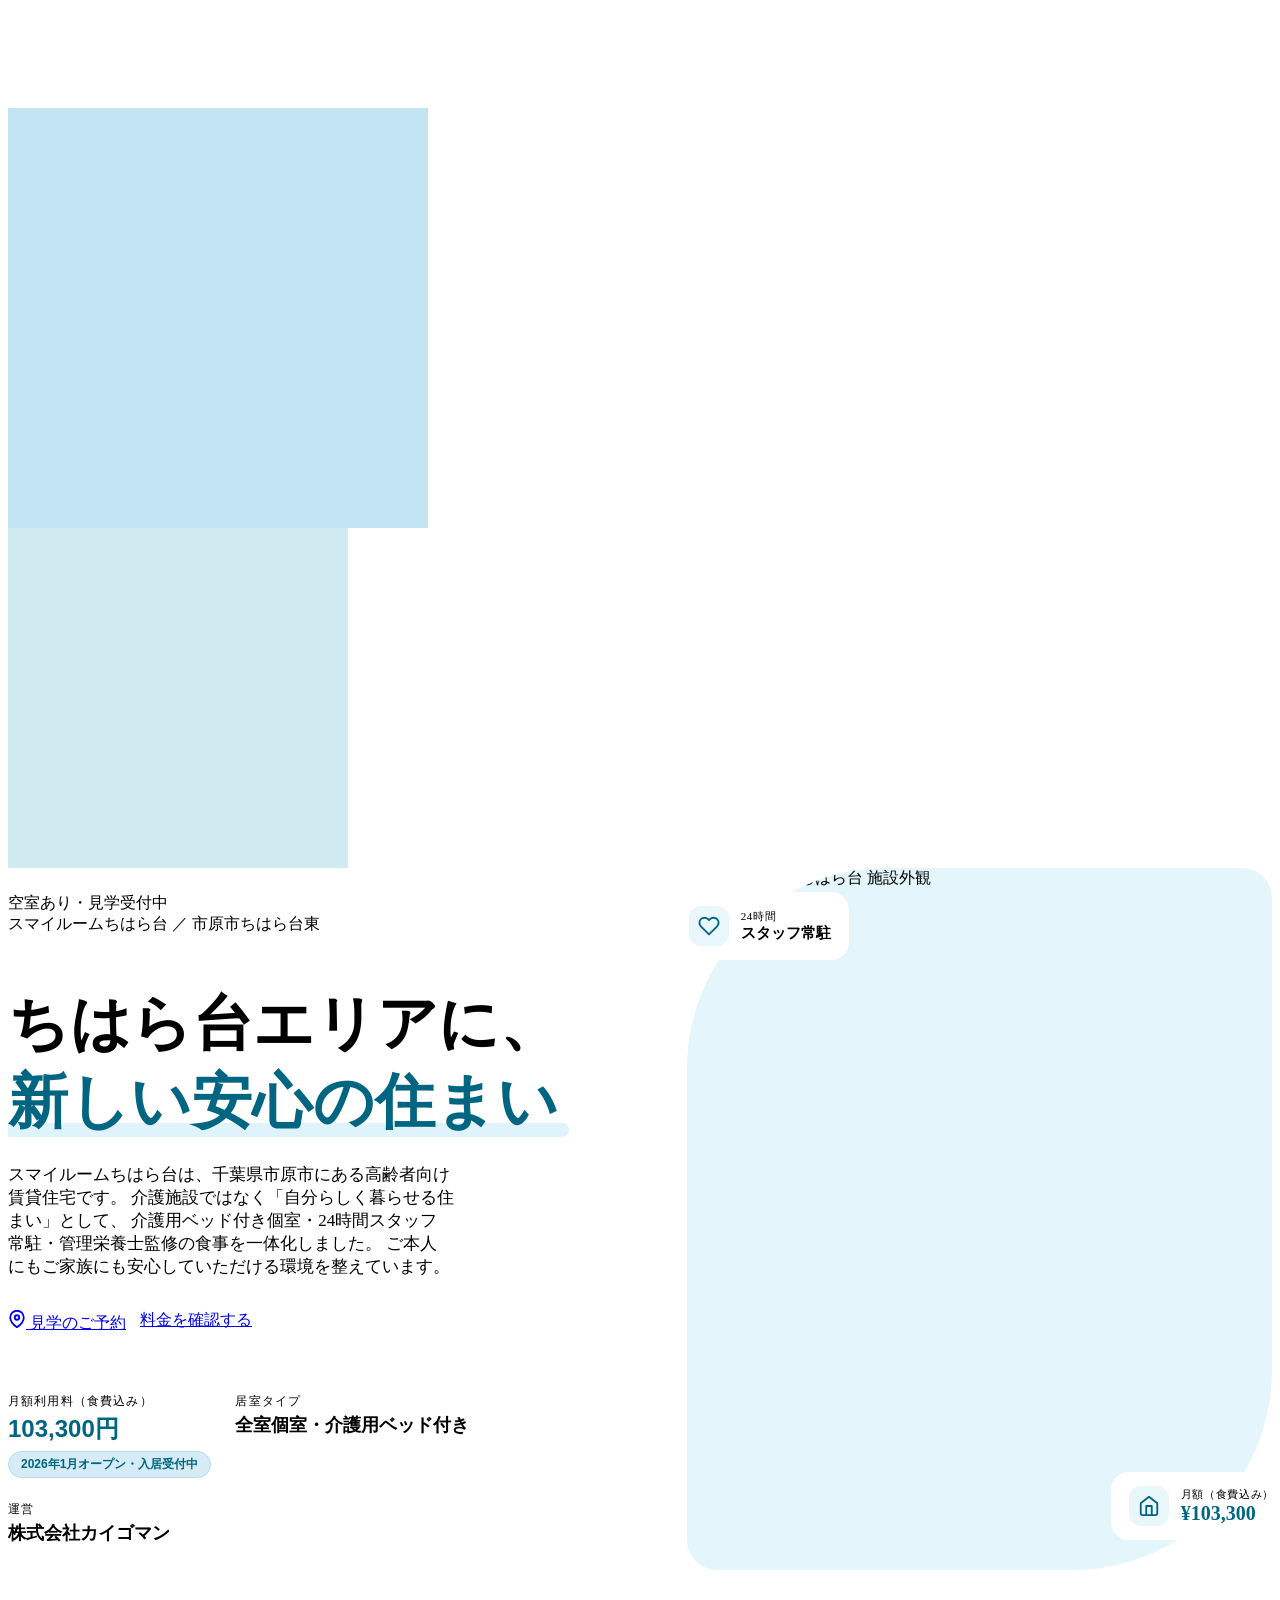
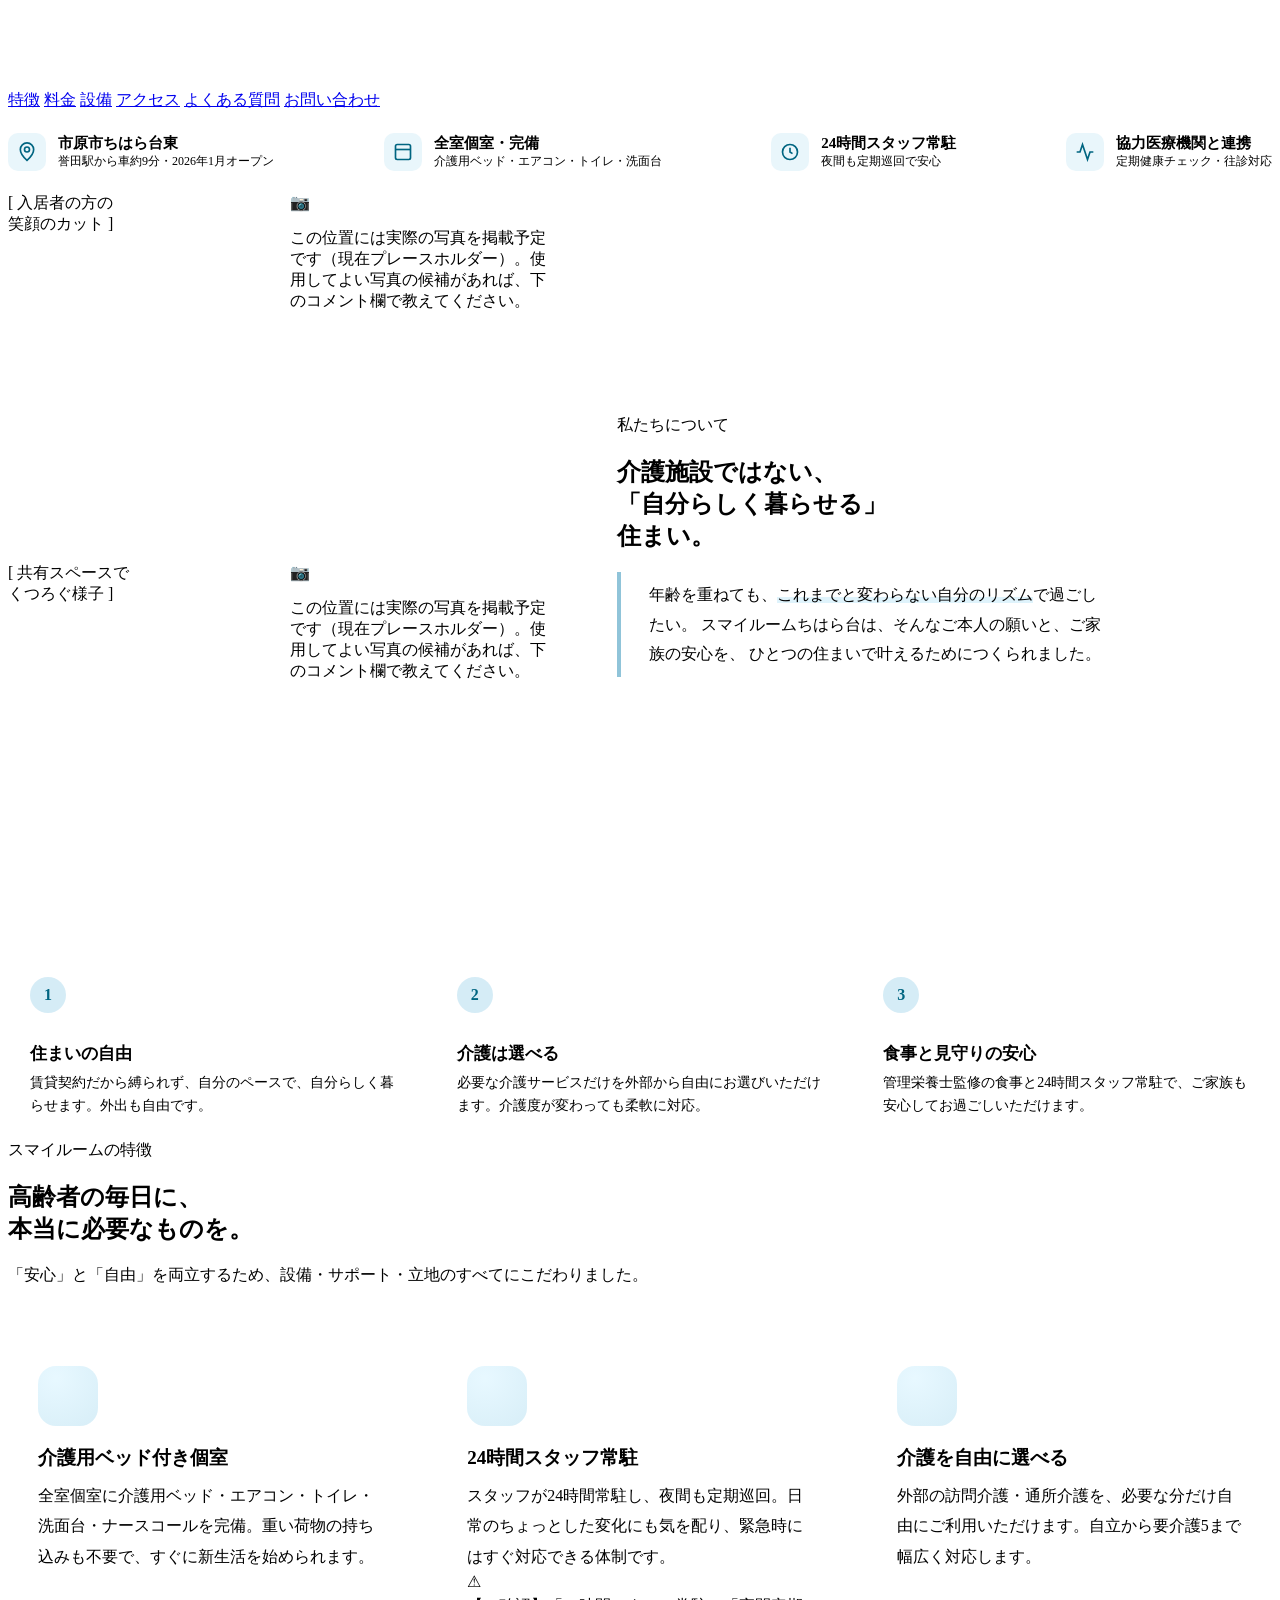
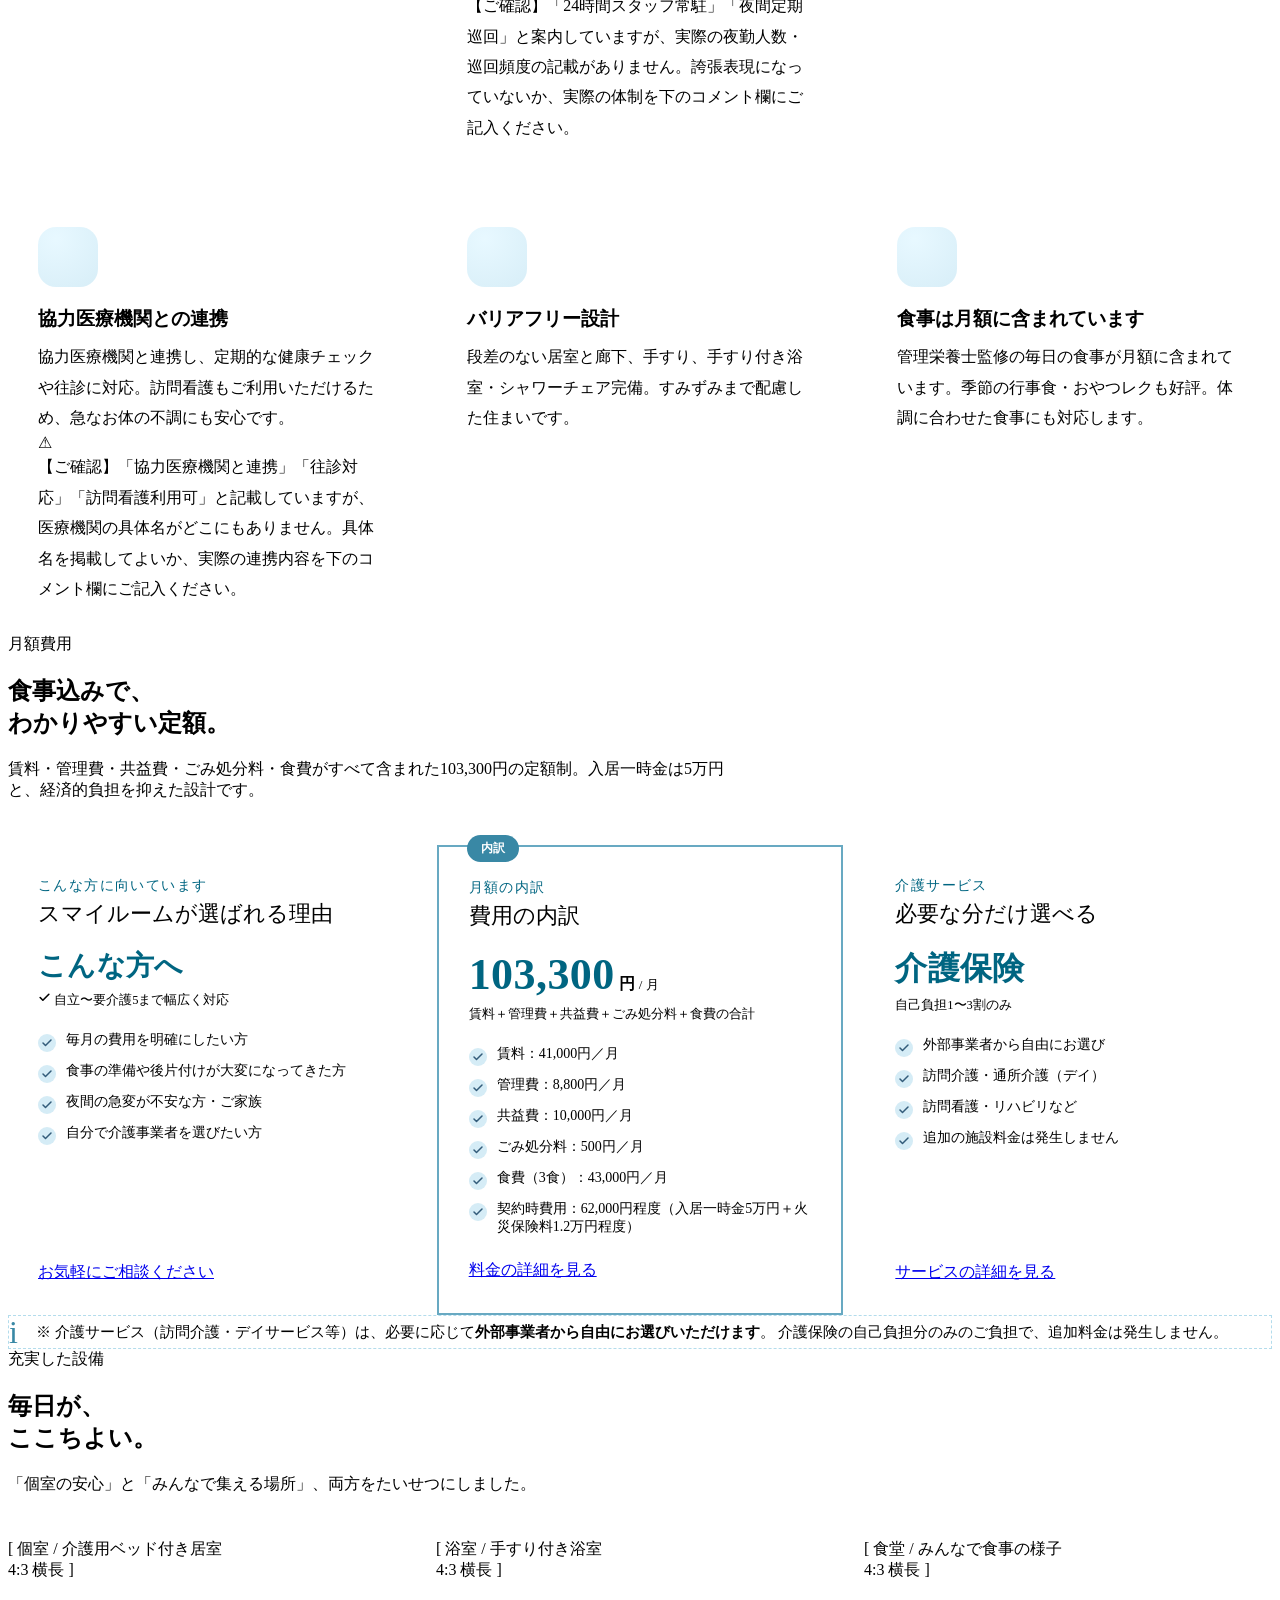
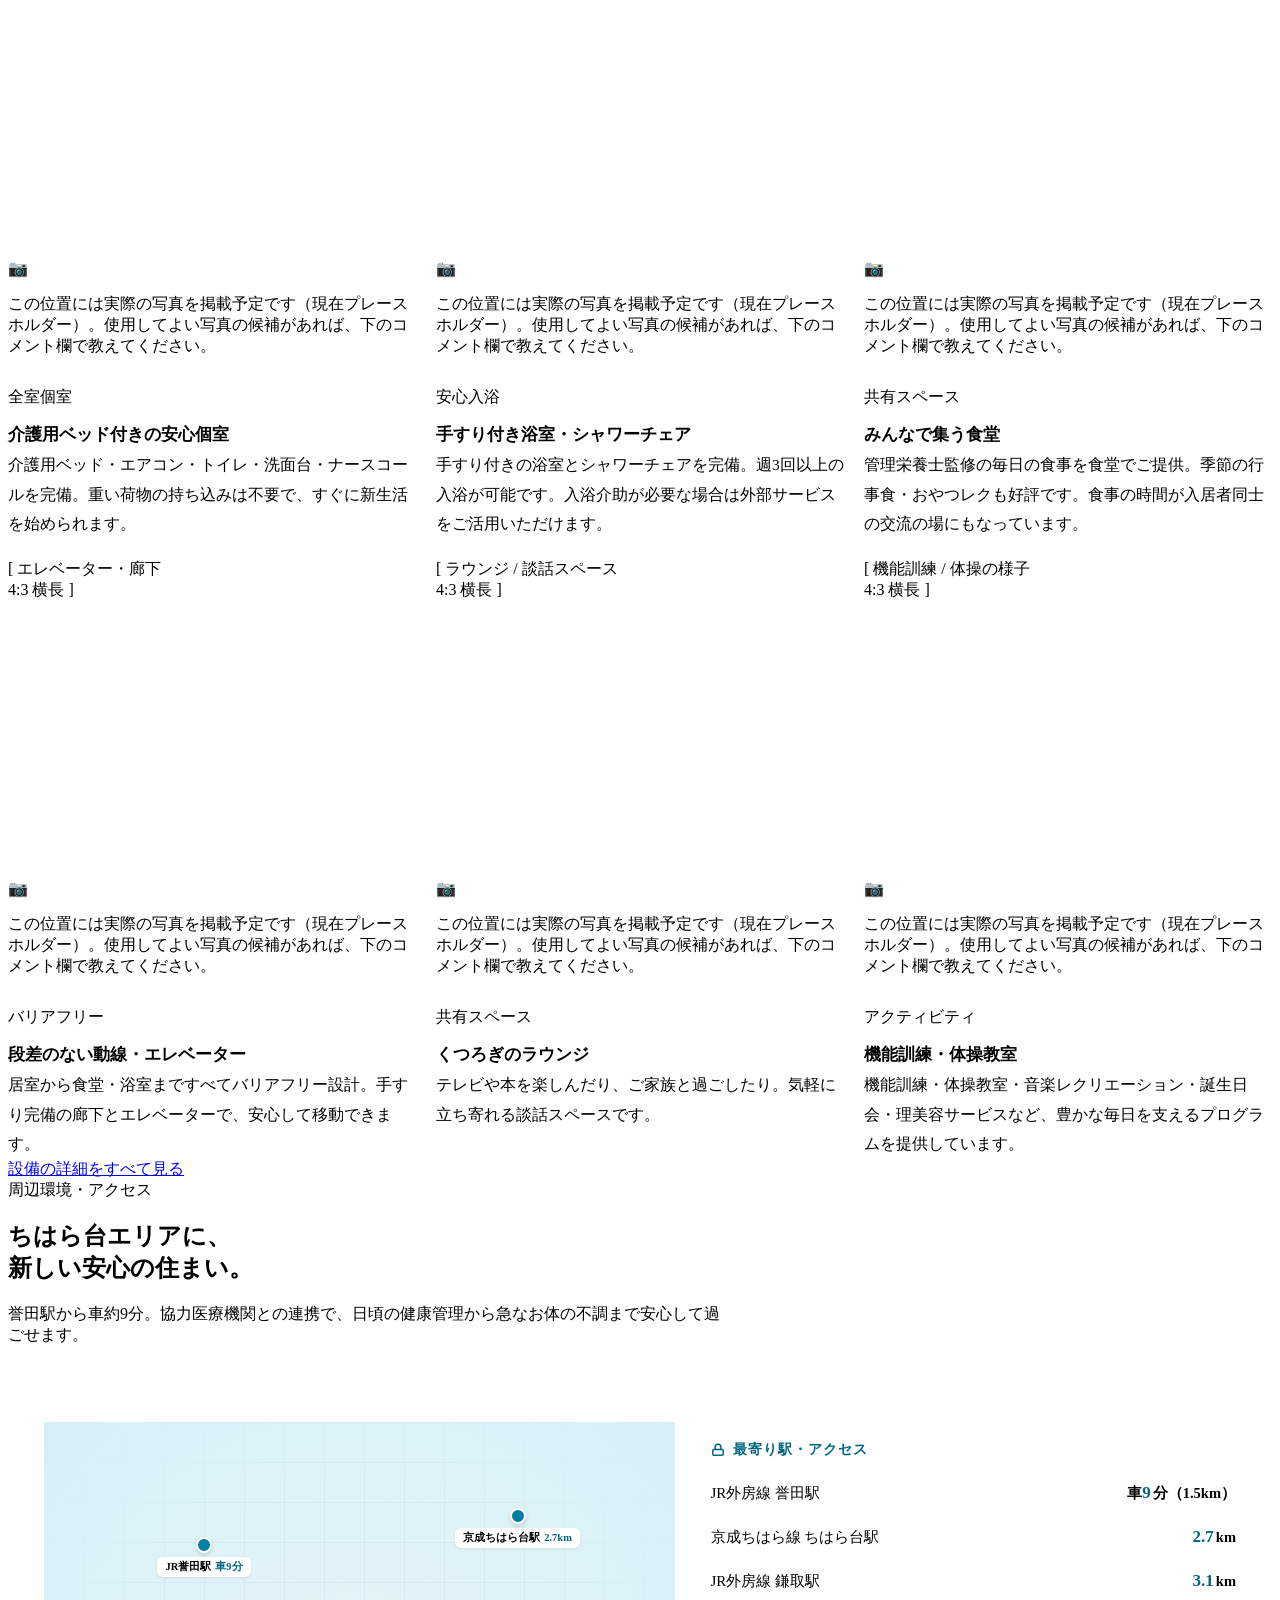
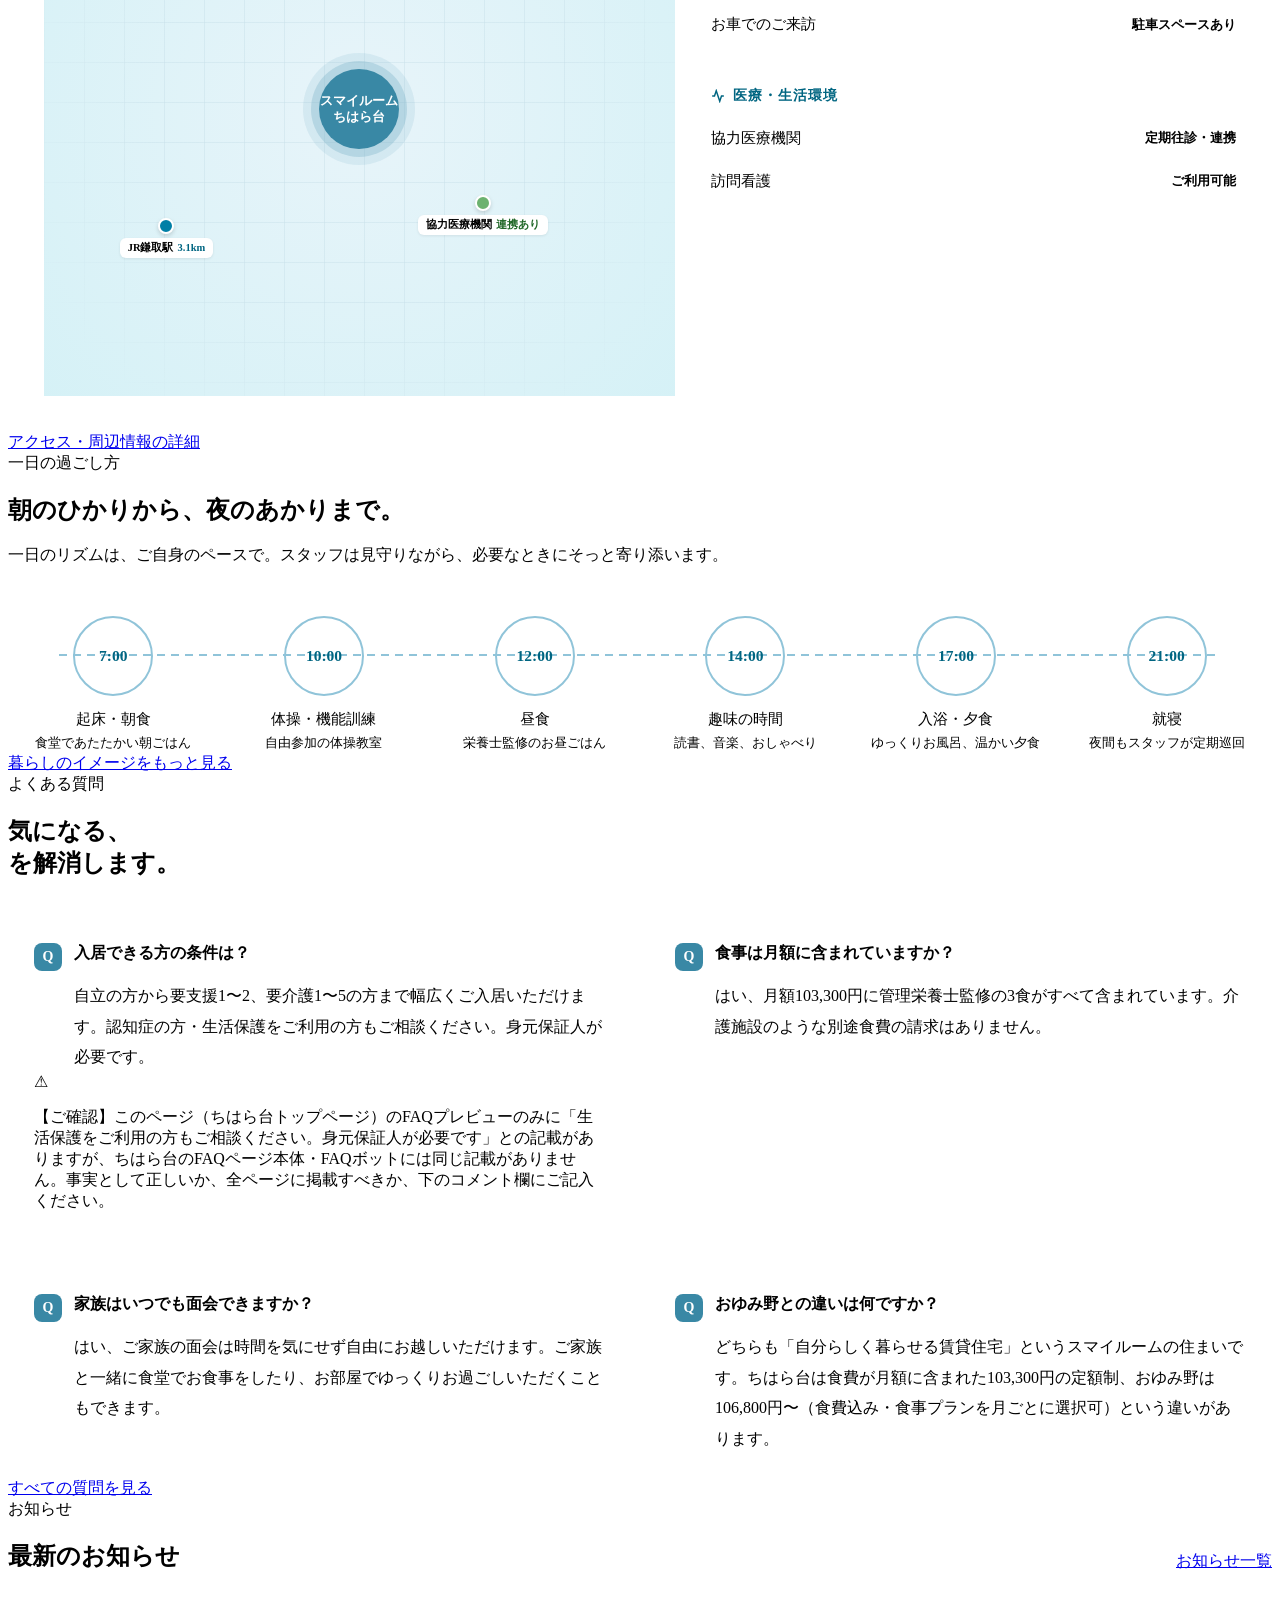
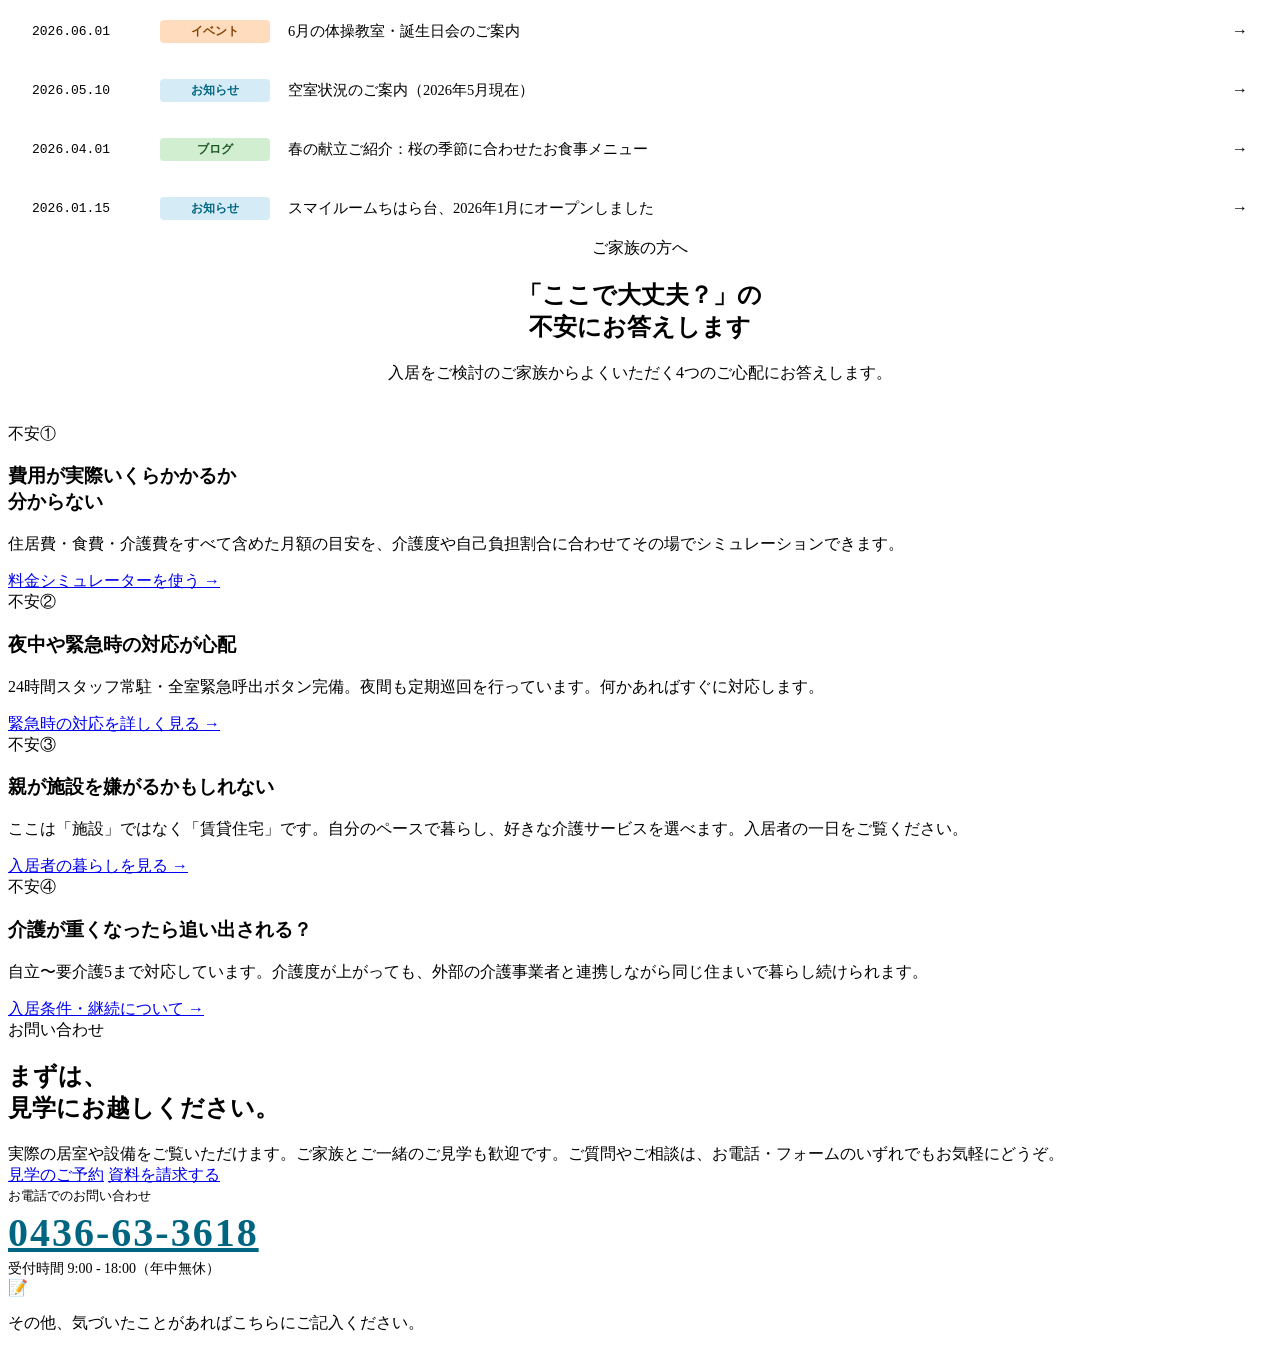
==== chiharadai/index.html @ 57e05906 "fix: 見出しの1行化・入居一時金表記統一・レビューコメント解消 「介護が重くなったら追い出される？」の手動改行を削除。ちはら台の契約時費用欄の「住居設備補償金」表記を「入居一時金」に統一。空室バッ" ====
﻿<!DOCTYPE html>
<html lang="ja">
<head>
<meta charset="UTF-8">
<meta name="viewport" content="width=device-width, initial-scale=1">
<link rel="icon" type="image/png" href="../images/logo.png">
<title>スマイルームちはら台｜市原市の高齢者向け賃貸住宅 月額10.3万円（食費込み）</title>
<meta name="description" content="千葉県市原市ちはら台東の高齢者向け住宅。2026年1月オープン、入居一時金5万円・月額10.3万円（食費込み）。全室個室・介護用ベッド付き・24時間スタッフ常駐・自立から要介護5まで対応。見学受付中、お電話0436-63-3618まで。">
<link rel="preload" as="font" type="font/woff2" href="../css/fonts/ZenMaruGothic-700.woff2" crossorigin>
<link rel="preload" as="font" type="font/woff2" href="../css/fonts/ZenMaruGothic-500.woff2" crossorigin>
<link rel="preload" as="font" type="font/woff2" href="../css/fonts/NotoSansJP-400.woff2" crossorigin>
<link rel="stylesheet" href="../css/styles.css?v=2">
<script type="application/ld+json">
{
  "@context": "https://schema.org",
  "@type": "LodgingBusiness",
  "name": "スマイルームちはら台",
  "description": "千葉県市原市ちはら台東の高齢者向け住宅。入居一時金5万円・月額10.3万円（食費込み）。全室個室・24時間スタッフ常駐。",
  "telephone": "0436-63-3618",
  "address": {
    "@type": "PostalAddress",
    "streetAddress": "ちはら台東8-19-7",
    "addressLocality": "市原市",
    "addressRegion": "千葉県",
    "postalCode": "290-0141",
    "addressCountry": "JP"
  },
  "priceRange": "月額10.3万円（食費込み）",
  "openingHours": "Mo-Su 09:00-18:00"
}
</script>
<style>
/* ちはら台カラー：スモーキーブルー */
:root {
  --pink-50:  oklch(0.965 0.015 225);
  --pink-100: oklch(0.930 0.028 225);
  --pink-200: oklch(0.870 0.048 225);
  --pink-300: oklch(0.790 0.062 225);
  --pink-400: oklch(0.700 0.076 225);
  --pink-500: oklch(0.590 0.088 225);
  --pink-600: oklch(0.470 0.092 225);
}

/* =================== Hero =================== */
.hero {
  position: relative;
  padding: clamp(48px, 8vw, 100px) 0 clamp(60px, 10vw, 120px);
  overflow: hidden;
  background:
    radial-gradient(60% 70% at 85% 15%, oklch(0.94 0.03 225), transparent 70%),
    radial-gradient(50% 60% at 10% 90%, oklch(0.96 0.02 210), transparent 70%),
    var(--bg);
}
.hero-grid {
  display: grid;
  grid-template-columns: minmax(0, 1.05fr) minmax(0, 1fr);
  gap: clamp(32px, 5vw, 64px);
  align-items: center;
  position: relative;
  z-index: 2;
}
.hero h1 { font-size: clamp(34px, 5.4vw, 60px); letter-spacing: 0.01em; margin-bottom: 22px; line-height: 1.3; }
@media (max-width: 480px) {
  .hero h1 { font-size: clamp(28px, 8vw, 44px); }
}
.hero h1 .accent { color: var(--pink-600); position: relative; display: inline-block; }
.hero h1 .accent::after {
  content: "";
  position: absolute; left: -2%; right: -2%; bottom: 4px;
  height: 14px;
  background: oklch(0.92 0.04 225 / 0.6);
  z-index: -1; border-radius: 100px;
}
.hero-lede { font-size: 17px; color: var(--ink-soft); max-width: 520px; margin-bottom: 32px; text-wrap: balance; }
.hero-actions { display: flex; gap: 14px; flex-wrap: wrap; margin-bottom: 36px; }
.hero-meta { display: flex; gap: 24px; flex-wrap: wrap; padding-top: 24px; border-top: 1px dashed var(--line); }
.hero-meta-item small { font-size: 11.5px; letter-spacing: 0.1em; color: var(--ink-mute); display: block; margin-bottom: 4px; }
.hero-meta-item strong { font-family: "Zen Maru Gothic", sans-serif; font-size: 18px; color: var(--ink); }
.hero-visual { position: relative; aspect-ratio: 5/6; border-radius: 200px 30px 200px 30px; overflow: hidden; box-shadow: var(--shadow-lg); background: oklch(0.96 0.02 225); }
.hero-visual .img-placeholder { width: 100%; height: 100%; border-radius: 0; }
.hero-badge { position: absolute; background: white; border-radius: 18px; padding: 14px 18px; box-shadow: var(--shadow); display: flex; align-items: center; gap: 12px; border: 1px solid var(--line-soft); }
.hero-badge.b1 { top: 24px; left: -16px; }
.hero-badge.b2 { bottom: 30px; right: -20px; }
.open-tag { display: block; background: var(--pink-100); color: var(--pink-600); border-radius: 100px; font-size: 12px; font-weight: 700; font-family: "Zen Maru Gothic", sans-serif; padding: 4px 12px; margin-top: 6px; border: 1px solid var(--pink-200); }
.hero-badge .icon { width: 40px; height: 40px; border-radius: 12px; background: var(--pink-50); display: grid; place-items: center; color: var(--pink-600); }
.hero-badge .label { font-size: 11px; color: var(--ink-mute); letter-spacing: 0.06em; }
.hero-badge .val { font-family: "Zen Maru Gothic"; font-weight: 700; font-size: 15px; }
.hero-badge .val em { font-style: normal; color: var(--pink-600); font-size: 20px; }
@media (max-width: 880px) {
  .hero-grid { grid-template-columns: minmax(0, 1fr); }
  .hero-visual { aspect-ratio: 4/3; border-radius: 30px; max-width: 100%; }
  .hero-badge.b1 { left: 12px; }
  .hero-badge.b2 { right: 12px; }
}

/* =================== 安心バー =================== */
.trust-bar { background: var(--card); border-top: 1px solid var(--line-soft); border-bottom: 1px solid var(--line-soft); padding: 22px 0; }
.trust-bar .row { display: flex; gap: 36px; align-items: center; justify-content: space-between; flex-wrap: wrap; }
.trust-item { display: flex; align-items: center; gap: 12px; font-size: 14px; }
.trust-item .ico { width: 38px; height: 38px; border-radius: 10px; background: var(--pink-50); color: var(--pink-600); display: grid; place-items: center; flex-shrink: 0; }
.trust-item strong { font-family: "Zen Maru Gothic"; font-size: 15px; }
.trust-item small { display: block; color: var(--ink-mute); font-size: 12px; }

/* =================== 私たちについて =================== */
.about { background: var(--bg-warm); }
.about-grid { display: grid; grid-template-columns: minmax(0, 1fr) minmax(0, 1.2fr); gap: 64px; align-items: center; }
@media (max-width: 880px) { .about-grid { grid-template-columns: minmax(0, 1fr); } }
.about-quote { position: relative; font-size: 16px; line-height: 1.85; color: var(--ink); padding: 8px 0 8px 28px; border-left: 4px solid var(--pink-300); text-wrap: balance; }
.about-quote em { font-style: normal; background: linear-gradient(transparent 65%, oklch(0.92 0.04 225 / 0.6) 65%); }
.about-imgs { display: grid; grid-template-columns: repeat(2, minmax(0, 1fr)); gap: 18px; }
.about-imgs .img-placeholder { aspect-ratio: 3/4; }
.about-imgs .img-placeholder:nth-child(2) { margin-top: 40px; }
.about-pillars { display: grid; grid-template-columns: repeat(3, minmax(0, 1fr)); gap: 16px; margin-top: 40px; }
@media (max-width: 700px) { .about-pillars { grid-template-columns: minmax(0, 1fr); } }
.pillar { background: var(--card); border-radius: var(--radius); padding: 22px; border: 1px solid var(--line-soft); }
.pillar-num { display: inline-flex; align-items: center; justify-content: center; width: 36px; height: 36px; background: var(--pink-100); color: var(--pink-600); border-radius: 50%; font-family: "Zen Maru Gothic"; font-weight: 700; margin-bottom: 12px; }
.pillar h3 { font-size: 17px; margin-bottom: 6px; }
.pillar p { font-size: 14px; color: var(--ink-soft); margin: 0; line-height: 1.7; }

/* =================== 特徴 =================== */
.features-grid { display: grid; grid-template-columns: repeat(3, minmax(0, 1fr)); gap: 24px; margin-top: 50px; }
@media (max-width: 880px) { .features-grid { grid-template-columns: minmax(0, 1fr) minmax(0, 1fr); } }
@media (max-width: 600px) { .features-grid { grid-template-columns: minmax(0, 1fr); } }
.feature { background: var(--card); border-radius: var(--radius-lg); padding: 30px; border: 1px solid var(--line-soft); transition: transform .25s, box-shadow .25s; }
.feature:hover { transform: translateY(-4px); box-shadow: var(--shadow); }
.feature-icon { width: 60px; height: 60px; border-radius: 18px; background: radial-gradient(120% 120% at 30% 20%, oklch(0.97 0.02 225), var(--pink-100)); display: grid; place-items: center; margin-bottom: 18px; color: var(--pink-600); }
.feature h3 { font-size: 19px; margin-bottom: 10px; }
.feature p { color: var(--ink-soft); font-size: 16px; margin: 0; line-height: 1.9; }

/* =================== 料金 =================== */
.pricing { background: radial-gradient(60% 60% at 90% 0%, oklch(0.95 0.02 225), transparent 60%), var(--bg); }
.pricing-grid { display: grid; grid-template-columns: minmax(0, 1fr) minmax(0, 1fr) minmax(0, 1fr); gap: 22px; margin-top: 44px; }
@media (max-width: 880px) { .pricing-grid { grid-template-columns: minmax(0, 1fr); } }
.plan { background: var(--card); border-radius: var(--radius-lg); padding: 32px 30px; border: 1px solid var(--line-soft); position: relative; display: flex; flex-direction: column; }
.plan .btn { margin-top: auto; }
.plan.featured { border: 2px solid var(--pink-400); background: linear-gradient(180deg, oklch(0.985 0.014 225), var(--card)); box-shadow: var(--shadow); }
.plan-badge { position: absolute; top: -12px; left: 28px; background: var(--pink-500); color: white; padding: 5px 14px; border-radius: 100px; font-size: 12px; font-weight: 700; font-family: "Zen Maru Gothic"; }
.plan-name { font-family: "Zen Maru Gothic"; font-size: 14px; letter-spacing: 0.1em; color: var(--pink-600); margin-bottom: 4px; }
.plan-title { font-size: 22px; margin-bottom: 18px; }
.plan-price { display: flex; align-items: baseline; gap: 4px; margin-bottom: 6px; }
.plan-price .num { font-family: "Zen Maru Gothic"; font-size: 44px; font-weight: 700; color: var(--pink-600); letter-spacing: 0.01em; }
.plan-price .unit { font-size: 16px; color: var(--ink-soft); font-weight: 700; }
.plan-price .from { font-size: 13px; color: var(--ink-mute); }
.plan-note { font-size: 12.5px; color: var(--ink-mute); margin-bottom: 22px; }
.plan-note--allin { display: inline-flex; align-items: center; gap: 5px; background: oklch(0.94 0.04 225); color: oklch(0.35 0.06 225); border-radius: 100px; padding: 4px 12px; font-size: 12px; font-weight: 700; font-family: "Zen Maru Gothic", sans-serif; border: 1px solid oklch(0.82 0.06 225); margin-bottom: 22px; }
.plan-list { list-style: none; padding: 0; margin: 0 0 24px; display: flex; flex-direction: column; gap: 10px; }
.plan-list li { display: flex; gap: 10px; font-size: 14px; align-items: flex-start; }
.plan-list li::before { content: ""; width: 18px; height: 18px; background: var(--pink-100); color: var(--pink-600); border-radius: 50%; flex-shrink: 0; margin-top: 3px; background-image: url("data:image/svg+xml;utf8,<svg xmlns='http://www.w3.org/2000/svg' width='12' height='12' viewBox='0 0 24 24' fill='none' stroke='%23335c7a' stroke-width='3' stroke-linecap='round' stroke-linejoin='round'><polyline points='20 6 9 17 4 12'/></svg>"); background-repeat: no-repeat; background-position: center; }

/* =================== 設備 =================== */
.facilities-section { background: var(--bg-warm); }
.facility-list { display: grid; grid-template-columns: repeat(3, minmax(0, 1fr)); gap: 20px; margin-top: 44px; }
@media (max-width: 880px) { .facility-list { grid-template-columns: minmax(0, 1fr) minmax(0, 1fr); } }
@media (max-width: 540px) { .facility-list { grid-template-columns: minmax(0, 1fr); } }
.facility { display: flex; flex-direction: column; gap: 14px; }
.facility .img-placeholder { aspect-ratio: 4/3; }
.facility-body h3 { font-size: 16.5px; margin-bottom: 4px; }
.facility-body p { font-size: 15.5px; color: var(--ink-soft); margin: 0; line-height: 1.9; }

/* =================== アクセス =================== */
.access-map { background: var(--card); border-radius: var(--radius-lg); border: 1px solid var(--line-soft); padding: 36px; margin-top: 40px; position: relative; overflow: hidden; }
.access-map-grid { display: grid; grid-template-columns: minmax(0, 1.2fr) minmax(0, 1fr); gap: 36px; }
@media (max-width: 880px) { .access-map-grid { grid-template-columns: minmax(0, 1fr); } .map-viz { display: none; } }
.map-viz { position: relative; background: radial-gradient(circle at 50% 50%, oklch(0.96 0.015 225), oklch(0.94 0.03 210)); border-radius: var(--radius); aspect-ratio: 1.1/1; overflow: hidden; border: 1px solid var(--line-soft); }
.map-grid-bg { position: absolute; inset: 0; background-image: linear-gradient(oklch(0.88 0.03 225 / 0.4) 1px, transparent 1px), linear-gradient(90deg, oklch(0.88 0.03 225 / 0.4) 1px, transparent 1px); background-size: 40px 40px; mask-image: radial-gradient(circle at center, black 50%, transparent 85%); }
.map-center { position: absolute; top: 50%; left: 50%; transform: translate(-50%, -50%); width: 80px; height: 80px; border-radius: 50%; background: var(--pink-500); display: grid; place-items: center; color: white; font-family: "Zen Maru Gothic"; font-weight: 700; font-size: 13px; text-align: center; box-shadow: 0 0 0 8px oklch(0.7 0.07 225 / 0.3), 0 0 0 16px oklch(0.7 0.07 225 / 0.15); z-index: 5; line-height: 1.2; }
.map-pin { position: absolute; display: flex; flex-direction: column; align-items: center; font-size: 11.5px; font-family: "Zen Maru Gothic"; font-weight: 700; z-index: 3; }
.map-pin .dot { width: 12px; height: 12px; border-radius: 50%; background: var(--pink-400); border: 2.5px solid white; box-shadow: 0 2px 4px rgba(0,0,0,0.15); }
.map-pin.train .dot { background: oklch(0.55 0.12 225); }
.map-pin.living .dot { background: oklch(0.7 0.12 145); }
.map-pin .lbl { background: white; padding: 3px 8px; border-radius: 6px; margin-top: 4px; white-space: nowrap; font-size: 10.5px; box-shadow: 0 1px 3px rgba(0,0,0,0.08); border: 1px solid var(--line-soft); }
.map-pin .lbl em { font-style: normal; color: var(--pink-600); margin-left: 4px; }
.map-pin.living .lbl em { color: oklch(0.45 0.12 145); }
.access-list { display: flex; flex-direction: column; gap: 22px; }
.access-group h4 { font-size: 14px; letter-spacing: 0.08em; color: var(--pink-600); margin-bottom: 12px; display: flex; align-items: center; gap: 8px; }
.access-group.living h4 { color: oklch(0.45 0.12 145); }
.access-item { display: flex; justify-content: space-between; align-items: center; padding: 12px 0; border-bottom: 1px dashed var(--line); gap: 16px; }
.access-item:last-child { border-bottom: 0; }
.access-item .name { font-size: 15px; }
.access-item .dist { font-family: "Zen Maru Gothic"; font-weight: 700; font-size: 14.5px; color: var(--ink-soft); white-space: nowrap; }
.access-item .dist em { font-style: normal; color: var(--pink-600); font-size: 17px; margin-right: 2px; }

/* =================== 一日 =================== */
.day-timeline { margin-top: 50px; display: grid; grid-template-columns: repeat(6, minmax(0, 1fr)); gap: 0; position: relative; }
@media (max-width: 800px) { .day-timeline { grid-template-columns: minmax(0, 1fr) minmax(0, 1fr); gap: 20px; } }
.day-timeline::before { content: ""; position: absolute; top: 38px; left: 4%; right: 4%; height: 2px; background: repeating-linear-gradient(90deg, var(--pink-300) 0 8px, transparent 8px 14px); z-index: 0; }
@media (max-width: 800px) { .day-timeline::before { display: none; } }
.tl-item { position: relative; text-align: center; padding: 0 8px; }
.tl-time { display: inline-grid; place-items: center; width: 76px; height: 76px; border-radius: 50%; background: var(--card); border: 2.5px solid var(--pink-300); font-family: "Zen Maru Gothic"; font-weight: 700; color: var(--pink-600); margin-bottom: 14px; position: relative; z-index: 1; font-size: 15.5px; }
.tl-label { font-family: "Zen Maru Gothic"; font-size: 15px; margin-bottom: 4px; }
.tl-desc { font-size: 12.5px; color: var(--ink-soft); line-height: 1.6; }

/* =================== お知らせ =================== */
.news-section { background: var(--bg-warm); }
.news-list { display: flex; flex-direction: column; gap: 0; margin-top: 30px; background: var(--card); border-radius: var(--radius); overflow: hidden; border: 1px solid var(--line-soft); }
.news-item { display: grid; grid-template-columns: 110px 110px 1fr auto; gap: 18px; padding: 18px 24px; border-bottom: 1px solid var(--line-soft); align-items: center; transition: background .15s; text-decoration: none; color: inherit; }
.news-item:hover { background: var(--pink-50); }
.news-item:last-child { border-bottom: 0; }
.news-date { font-family: "JetBrains Mono", monospace; font-size: 13px; color: var(--ink-mute); }
.news-cat { display: inline-block; background: var(--pink-100); color: var(--pink-600); border-radius: 4px; font-size: 11.5px; font-weight: 600; padding: 4px 10px; text-align: center; }
.news-cat.event { background: oklch(0.92 0.06 60); color: oklch(0.45 0.12 60); }
.news-cat.notice { background: var(--pink-100); color: var(--pink-600); }
.news-cat.blog { background: oklch(0.92 0.05 145); color: oklch(0.4 0.1 145); }
.news-title { font-size: 14.5px; }
.news-arrow { color: var(--ink-mute); }
@media (max-width: 700px) { .news-item { grid-template-columns: minmax(0, 1fr); gap: 6px; } }

/* =================== FAQ プレビュー =================== */
.faq-preview { display: grid; grid-template-columns: minmax(0, 1fr) minmax(0, 1fr); gap: 18px; margin-top: 40px; }
@media (max-width: 800px) { .faq-preview { grid-template-columns: minmax(0, 1fr); } }
.faq-card { background: var(--card); border-radius: var(--radius); padding: 24px 26px; border: 1px solid var(--line-soft); }
.faq-card .q { display: flex; gap: 12px; font-family: "Zen Maru Gothic"; font-weight: 700; font-size: 16px; margin-bottom: 10px; align-items: flex-start; }
.faq-card .q::before { content: "Q"; display: grid; place-items: center; width: 28px; height: 28px; background: var(--pink-500); color: white; border-radius: 8px; font-size: 14px; flex-shrink: 0; }
.faq-card .a { font-size: 16px; color: var(--ink-soft); line-height: 1.9; padding-left: 40px; margin: 0; }

</style>
<link rel="stylesheet" href="https://cdn.jsdelivr.net/npm/@tabler/icons-webfont@latest/tabler-icons.min.css">
</head>
<body data-vacancy="true">

<div data-site-header></div>

<!-- ========== HERO ========== -->
<section class="hero" data-screen-label="01 Hero">
  <div class="deco-blob" style="width:420px;height:420px;background:oklch(0.9 0.04 225);top:-100px;right:-100px;"></div>
  <div class="deco-blob" style="width:340px;height:340px;background:oklch(0.92 0.03 210);bottom:-80px;left:-80px;"></div>
  <div class="container">
    <div class="hero-grid">
      <div class="reveal">
        <div class="vacancy-badge">
          <span class="vacancy-dot"></span>
          空室あり・見学受付中
        </div>
        <span class="eyebrow">スマイルームちはら台 <span class="jp">／ 市原市ちはら台東</span></span>
        <h1>ちはら台エリアに、<br><span class="accent">新しい安心の住まい</span></h1>
        <p class="hero-lede">
          スマイルームちはら台は、千葉県市原市にある高齢者向け賃貸住宅です。
          介護施設ではなく「自分らしく暮らせる住まい」として、
          介護用ベッド付き個室・24時間スタッフ常駐・管理栄養士監修の食事を一体化しました。
          ご本人にもご家族にも安心していただける環境を整えています。
        </p>
        <div class="hero-actions">
          <a class="btn btn-primary" href="contact.html">
            <svg width="18" height="18" viewBox="0 0 24 24" fill="none" stroke="currentColor" stroke-width="2.4" stroke-linecap="round"><path d="M21 10c0 7-9 13-9 13s-9-6-9-13a9 9 0 0 1 18 0z"/><circle cx="12" cy="10" r="3"/></svg>
            見学のご予約
          </a>
          <a class="btn btn-secondary" href="pricing.html">料金を確認する</a>
        </div>
        <div class="hero-meta">
          <div class="hero-meta-item">
            <small>月額利用料（食費込み）</small>
            <strong style="color:var(--pink-600);font-size:24px;">103,300円</strong>
            <span class="open-tag">2026年1月オープン・入居受付中</span>
          </div>
          <div class="hero-meta-item">
            <small>居室タイプ</small>
            <strong>全室個室・介護用ベッド付き</strong>
          </div>
          <div class="hero-meta-item">
            <small>運営</small>
            <strong>株式会社カイゴマン</strong>
          </div>
        </div>
      </div>
      <div class="reveal" style="position:relative;">
        <div class="hero-visual">
          <img src="../images/chiharadai-exterior.jpg" alt="スマイルームちはら台 施設外観" style="width:100%;height:100%;object-fit:cover;object-position:center center;">
        </div>
        <div class="hero-badge b1">
          <div class="icon">
            <svg width="22" height="22" viewBox="0 0 24 24" fill="none" stroke="currentColor" stroke-width="2" stroke-linecap="round" stroke-linejoin="round"><path d="M20.84 4.61a5.5 5.5 0 0 0-7.78 0L12 5.67l-1.06-1.06a5.5 5.5 0 0 0-7.78 7.78l1.06 1.06L12 21.23l7.78-7.78 1.06-1.06a5.5 5.5 0 0 0 0-7.78z"/></svg>
          </div>
          <div>
            <div class="label">24時間</div>
            <div class="val">スタッフ常駐</div>
          </div>
        </div>
        <div class="hero-badge b2">
          <div class="icon">
            <svg width="22" height="22" viewBox="0 0 24 24" fill="none" stroke="currentColor" stroke-width="2" stroke-linecap="round" stroke-linejoin="round"><path d="M3 9l9-7 9 7v11a2 2 0 0 1-2 2H5a2 2 0 0 1-2-2z"/><polyline points="9 22 9 12 15 12 15 22"/></svg>
          </div>
          <div>
            <div class="label">月額（食費込み）</div>
            <div class="val"><em>¥103,300</em></div>
          </div>
        </div>
      </div>
    </div>
  </div>
</section>

<nav class="anchor-menu" aria-label="ページ内ナビゲーション">
  <div class="inner container">
    <a href="#features">特徴</a>
    <a href="#pricing">料金</a>
    <a href="#facilities">設備</a>
    <a href="#access">アクセス</a>
    <a href="#faq">よくある質問</a>
    <a href="#contact">お問い合わせ</a>
  </div>
</nav>

<!-- ========== TRUST BAR ========== -->
<section class="trust-bar" aria-label="施設の特徴ハイライト">
  <div class="container">
    <div class="row">
      <div class="trust-item">
        <div class="ico"><svg width="20" height="20" viewBox="0 0 24 24" fill="none" stroke="currentColor" stroke-width="2"><path d="M12 22s8-7 8-13a8 8 0 1 0-16 0c0 6 8 13 8 13z"/><circle cx="12" cy="9" r="3"/></svg></div>
        <div><strong>市原市ちはら台東</strong><small>誉田駅から車約9分・2026年1月オープン</small></div>
      </div>
      <div class="trust-item">
        <div class="ico"><svg width="20" height="20" viewBox="0 0 24 24" fill="none" stroke="currentColor" stroke-width="2"><rect x="3" y="3" width="18" height="18" rx="2"/><line x1="3" y1="9" x2="21" y2="9"/></svg></div>
        <div><strong>全室個室・完備</strong><small>介護用ベッド・エアコン・トイレ・洗面台</small></div>
      </div>
      <div class="trust-item">
        <div class="ico"><svg width="20" height="20" viewBox="0 0 24 24" fill="none" stroke="currentColor" stroke-width="2"><circle cx="12" cy="12" r="9"/><polyline points="12 7 12 12 15 14"/></svg></div>
        <div><strong>24時間スタッフ常駐</strong><small>夜間も定期巡回で安心</small></div>
      </div>
      <div class="trust-item">
        <div class="ico"><svg width="20" height="20" viewBox="0 0 24 24" fill="none" stroke="currentColor" stroke-width="2"><path d="M22 12h-4l-3 9L9 3l-3 9H2"/></svg></div>
        <div><strong>協力医療機関と連携</strong><small>定期健康チェック・往診対応</small></div>
      </div>
    </div>
  </div>
</section>

<!-- ========== ABOUT ========== -->
<section class="section about" data-screen-label="02 私たちについて">
  <div class="container">
    <div class="about-grid">
      <div class="about-imgs reveal">
        <div class="img-placeholder">[ 入居者の方の<br>笑顔のカット ]</div>
        <div class="review-note" data-review-id="chiharadai-index-02"><span class="review-note-icon">📷</span><p>この位置には実際の写真を掲載予定です（現在プレースホルダー）。使用してよい写真の候補があれば、下のコメント欄で教えてください。</p></div>
        <div class="img-placeholder">[ 共有スペースで<br>くつろぐ様子 ]</div>
        <div class="review-note" data-review-id="chiharadai-index-03"><span class="review-note-icon">📷</span><p>この位置には実際の写真を掲載予定です（現在プレースホルダー）。使用してよい写真の候補があれば、下のコメント欄で教えてください。</p></div>
      </div>
      <div class="reveal">
        <span class="eyebrow">私たちについて</span>
        <h2 class="section-title">介護施設ではない、<br>「自分らしく暮らせる」<br>住まい。</h2>
        <p class="about-quote">
          年齢を重ねても、<em>これまでと変わらない自分のリズム</em>で過ごしたい。
          スマイルームちはら台は、そんなご本人の願いと、ご家族の安心を、
          ひとつの住まいで叶えるためにつくられました。
        </p>
      </div>
    </div>
    <div class="about-pillars">
      <div class="pillar reveal">
        <div class="pillar-num">1</div>
        <h3>住まいの自由</h3>
        <p>賃貸契約だから縛られず、自分のペースで、自分らしく暮らせます。外出も自由です。</p>
      </div>
      <div class="pillar reveal">
        <div class="pillar-num">2</div>
        <h3>介護は選べる</h3>
        <p>必要な介護サービスだけを外部から自由にお選びいただけます。介護度が変わっても柔軟に対応。</p>
      </div>
      <div class="pillar reveal">
        <div class="pillar-num">3</div>
        <h3>食事と見守りの安心</h3>
        <p>管理栄養士監修の食事と24時間スタッフ常駐で、ご家族も安心してお過ごしいただけます。</p>
      </div>
    </div>
  </div>
</section>

<!-- ========== 特徴 ========== -->
<section class="section" id="features" data-screen-label="03 特徴">
  <div class="container">
    <div class="reveal" style="max-width:720px;">
      <span class="eyebrow">スマイルームの特徴</span>
      <h2 class="section-title">高齢者の毎日に、<br>本当に必要なものを。</h2>
      <p class="section-lede">「安心」と「自由」を両立するため、設備・サポート・立地のすべてにこだわりました。</p>
    </div>
    <div class="features-grid">
      <div class="feature reveal">
        <div class="feature-icon"><i class="ti ti-bed" style="font-size:28px;" aria-hidden="true"></i></div>
        <h3>介護用ベッド付き個室</h3>
        <p>全室個室に介護用ベッド・エアコン・トイレ・洗面台・ナースコールを完備。重い荷物の持ち込みも不要で、すぐに新生活を始められます。</p>
      </div>
      <div class="feature reveal">
        <div class="feature-icon"><i class="ti ti-clock-24" style="font-size:28px;" aria-hidden="true"></i></div>
        <h3>24時間スタッフ常駐</h3>
        <p>スタッフが24時間常駐し、夜間も定期巡回。日常のちょっとした変化にも気を配り、緊急時にはすぐ対応できる体制です。</p>
        <div class="review-note" data-review-id="chiharadai-index-04"><span class="review-note-icon">⚠</span><p>【ご確認】「24時間スタッフ常駐」「夜間定期巡回」と案内していますが、実際の夜勤人数・巡回頻度の記載がありません。誇張表現になっていないか、実際の体制を下のコメント欄にご記入ください。</p></div>
      </div>
      <div class="feature reveal">
        <div class="feature-icon"><i class="ti ti-heart-handshake" style="font-size:28px;" aria-hidden="true"></i></div>
        <h3>介護を自由に選べる</h3>
        <p>外部の訪問介護・通所介護を、必要な分だけ自由にご利用いただけます。自立から要介護5まで幅広く対応します。</p>
      </div>
      <div class="feature reveal">
        <div class="feature-icon"><i class="ti ti-building-hospital" style="font-size:28px;" aria-hidden="true"></i></div>
        <h3>協力医療機関との連携</h3>
        <p>協力医療機関と連携し、定期的な健康チェックや往診に対応。訪問看護もご利用いただけるため、急なお体の不調にも安心です。</p>
        <div class="review-note" data-review-id="chiharadai-index-05"><span class="review-note-icon">⚠</span><p>【ご確認】「協力医療機関と連携」「往診対応」「訪問看護利用可」と記載していますが、医療機関の具体名がどこにもありません。具体名を掲載してよいか、実際の連携内容を下のコメント欄にご記入ください。</p></div>
      </div>
      <div class="feature reveal">
        <div class="feature-icon"><i class="ti ti-wheelchair" style="font-size:28px;" aria-hidden="true"></i></div>
        <h3>バリアフリー設計</h3>
        <p>段差のない居室と廊下、手すり、手すり付き浴室・シャワーチェア完備。すみずみまで配慮した住まいです。</p>
      </div>
      <div class="feature reveal">
        <div class="feature-icon"><i class="ti ti-tools-kitchen-2" style="font-size:28px;" aria-hidden="true"></i></div>
        <h3>食事は月額に含まれています</h3>
        <p>管理栄養士監修の毎日の食事が月額に含まれています。季節の行事食・おやつレクも好評。体調に合わせた食事にも対応します。</p>
      </div>
    </div>
  </div>
</section>

<!-- ========== 料金 ========== -->
<section class="section pricing" id="pricing" data-screen-label="04 料金">
  <div class="container">
    <div class="reveal" style="max-width:720px;">
      <span class="eyebrow">月額費用</span>
      <h2 class="section-title">食事込みで、<br>わかりやすい定額。</h2>
      <p class="section-lede">賃料・管理費・共益費・ごみ処分料・食費がすべて含まれた103,300円の定額制。入居一時金は5万円と、経済的負担を抑えた設計です。</p>
    </div>

    <div class="pricing-grid">
      <div class="plan reveal">
        <div class="plan-name">こんな方に向いています</div>
        <div class="plan-title">スマイルームが選ばれる理由</div>
        <div class="plan-price">
          <span class="num" style="font-size:28px;">こんな方へ</span>
        </div>
        <div class="plan-note">
          <svg width="13" height="13" viewBox="0 0 24 24" fill="none" stroke="currentColor" stroke-width="3" stroke-linecap="round" stroke-linejoin="round"><polyline points="20 6 9 17 4 12"/></svg>
          自立〜要介護5まで幅広く対応
        </div>
        <ul class="plan-list">
          <li>毎月の費用を明確にしたい方</li>
          <li>食事の準備や後片付けが大変になってきた方</li>
          <li>夜間の急変が不安な方・ご家族</li>
          <li>自分で介護事業者を選びたい方</li>
        </ul>
        <a class="btn btn-secondary" href="contact.html" style="width:100%;">お気軽にご相談ください</a>
      </div>

      <div class="plan featured reveal">
        <div class="plan-badge">内訳</div>
        <div class="plan-name">月額の内訳</div>
        <div class="plan-title">費用の内訳</div>
        <div class="plan-price">
          <span class="num">103,300</span><span class="unit">円</span><span class="from">/ 月</span>
        </div>
        <div class="plan-note">賃料＋管理費＋共益費＋ごみ処分料＋食費の合計</div>
        <ul class="plan-list">
          <li>賃料：41,000円／月</li>
          <li>管理費：8,800円／月</li>
          <li>共益費：10,000円／月</li>
          <li>ごみ処分料：500円／月</li>
          <li>食費（3食）：43,000円／月</li>
          <li>契約時費用：62,000円程度（入居一時金5万円＋火災保険料1.2万円程度）</li>
        </ul>
        <a class="btn btn-primary" href="pricing.html" style="width:100%;">料金の詳細を見る</a>
      </div>

      <div class="plan reveal">
        <div class="plan-name">介護サービス</div>
        <div class="plan-title">必要な分だけ選べる</div>
        <div class="plan-price">
          <span class="num" style="font-size:32px;">介護保険</span>
        </div>
        <div class="plan-note">自己負担1〜3割のみ</div>
        <ul class="plan-list">
          <li>外部事業者から自由にお選び</li>
          <li>訪問介護・通所介護（デイ）</li>
          <li>訪問看護・リハビリなど</li>
          <li>追加の施設料金は発生しません</li>
        </ul>
        <a class="btn btn-secondary" href="pricing.html" style="width:100%;">サービスの詳細を見る</a>
      </div>
    </div>

    <div class="card mt-6 reveal" style="display:flex;gap:18px;align-items:center;background:var(--card);border:1px dashed var(--pink-200);">
      <div style="font-size:32px;line-height:1;color:var(--pink-500);font-family:'Zen Maru Gothic';">i</div>
      <p style="margin:0;font-size:14.5px;">
        ※ 介護サービス（訪問介護・デイサービス等）は、必要に応じて<strong>外部事業者から自由にお選びいただけます</strong>。
        介護保険の自己負担分のみのご負担で、追加料金は発生しません。
      </p>
    </div>
  </div>
</section>

<!-- ========== 設備 ========== -->
<section class="section facilities-section" id="facilities" data-screen-label="05 設備">
  <div class="container">
    <div class="reveal" style="max-width:720px;">
      <span class="eyebrow">充実した設備</span>
      <h2 class="section-title">毎日が、<br>ここちよい。</h2>
      <p class="section-lede">「個室の安心」と「みんなで集える場所」、両方をたいせつにしました。</p>
    </div>
    <div class="facility-list">
      <div class="facility reveal">
        <div class="img-placeholder">[ 個室 / 介護用ベッド付き居室<br>4:3 横長 ]</div>
        <div class="review-note" data-review-id="chiharadai-index-06"><span class="review-note-icon">📷</span><p>この位置には実際の写真を掲載予定です（現在プレースホルダー）。使用してよい写真の候補があれば、下のコメント欄で教えてください。</p></div>
        <div class="facility-body">
          <span class="tag">全室個室</span>
          <h3>介護用ベッド付きの安心個室</h3>
          <p>介護用ベッド・エアコン・トイレ・洗面台・ナースコールを完備。重い荷物の持ち込みは不要で、すぐに新生活を始められます。</p>
        </div>
      </div>
      <div class="facility reveal">
        <div class="img-placeholder">[ 浴室 / 手すり付き浴室<br>4:3 横長 ]</div>
        <div class="review-note" data-review-id="chiharadai-index-07"><span class="review-note-icon">📷</span><p>この位置には実際の写真を掲載予定です（現在プレースホルダー）。使用してよい写真の候補があれば、下のコメント欄で教えてください。</p></div>
        <div class="facility-body">
          <span class="tag">安心入浴</span>
          <h3>手すり付き浴室・シャワーチェア</h3>
          <p>手すり付きの浴室とシャワーチェアを完備。週3回以上の入浴が可能です。入浴介助が必要な場合は外部サービスをご活用いただけます。</p>
        </div>
      </div>
      <div class="facility reveal">
        <div class="img-placeholder">[ 食堂 / みんなで食事の様子<br>4:3 横長 ]</div>
        <div class="review-note" data-review-id="chiharadai-index-08"><span class="review-note-icon">📷</span><p>この位置には実際の写真を掲載予定です（現在プレースホルダー）。使用してよい写真の候補があれば、下のコメント欄で教えてください。</p></div>
        <div class="facility-body">
          <span class="tag tag-leaf">共有スペース</span>
          <h3>みんなで集う食堂</h3>
          <p>管理栄養士監修の毎日の食事を食堂でご提供。季節の行事食・おやつレクも好評です。食事の時間が入居者同士の交流の場にもなっています。</p>
        </div>
      </div>
      <div class="facility reveal">
        <div class="img-placeholder">[ エレベーター・廊下<br>4:3 横長 ]</div>
        <div class="review-note" data-review-id="chiharadai-index-09"><span class="review-note-icon">📷</span><p>この位置には実際の写真を掲載予定です（現在プレースホルダー）。使用してよい写真の候補があれば、下のコメント欄で教えてください。</p></div>
        <div class="facility-body">
          <span class="tag">バリアフリー</span>
          <h3>段差のない動線・エレベーター</h3>
          <p>居室から食堂・浴室まですべてバリアフリー設計。手すり完備の廊下とエレベーターで、安心して移動できます。</p>
        </div>
      </div>
      <div class="facility reveal">
        <div class="img-placeholder">[ ラウンジ / 談話スペース<br>4:3 横長 ]</div>
        <div class="review-note" data-review-id="chiharadai-index-10"><span class="review-note-icon">📷</span><p>この位置には実際の写真を掲載予定です（現在プレースホルダー）。使用してよい写真の候補があれば、下のコメント欄で教えてください。</p></div>
        <div class="facility-body">
          <span class="tag tag-leaf">共有スペース</span>
          <h3>くつろぎのラウンジ</h3>
          <p>テレビや本を楽しんだり、ご家族と過ごしたり。気軽に立ち寄れる談話スペースです。</p>
        </div>
      </div>
      <div class="facility reveal">
        <div class="img-placeholder">[ 機能訓練 / 体操の様子<br>4:3 横長 ]</div>
        <div class="review-note" data-review-id="chiharadai-index-11"><span class="review-note-icon">📷</span><p>この位置には実際の写真を掲載予定です（現在プレースホルダー）。使用してよい写真の候補があれば、下のコメント欄で教えてください。</p></div>
        <div class="facility-body">
          <span class="tag tag-leaf">アクティビティ</span>
          <h3>機能訓練・体操教室</h3>
          <p>機能訓練・体操教室・音楽レクリエーション・誕生日会・理美容サービスなど、豊かな毎日を支えるプログラムを提供しています。</p>
        </div>
      </div>
    </div>
    <div class="text-center mt-6">
      <a class="btn btn-secondary" href="facilities.html">設備の詳細をすべて見る</a>
    </div>
  </div>
</section>

<!-- ========== アクセス ========== -->
<section class="section" id="access" data-screen-label="06 アクセス">
  <div class="container">
    <div class="reveal" style="max-width:720px;">
      <span class="eyebrow">周辺環境・アクセス</span>
      <h2 class="section-title">ちはら台エリアに、<br>新しい安心の住まい。</h2>
      <p class="section-lede">誉田駅から車約9分。協力医療機関との連携で、日頃の健康管理から急なお体の不調まで安心して過ごせます。</p>
    </div>

    <div class="access-map reveal">
      <div class="access-map-grid">
        <div class="map-viz">
          <div class="map-grid-bg"></div>
          <div class="map-center">スマイルーム<br>ちはら台</div>
          <div class="map-pin train" style="top:20%;left:18%;">
            <div class="dot"></div>
            <div class="lbl">JR誉田駅<em>車9分</em></div>
          </div>
          <div class="map-pin train" style="top:15%;right:15%;">
            <div class="dot"></div>
            <div class="lbl">京成ちはら台駅<em>2.7km</em></div>
          </div>
          <div class="map-pin train" style="bottom:24%;left:12%;">
            <div class="dot"></div>
            <div class="lbl">JR鎌取駅<em>3.1km</em></div>
          </div>
          <div class="map-pin living" style="bottom:28%;right:20%;">
            <div class="dot"></div>
            <div class="lbl">協力医療機関<em>連携あり</em></div>
          </div>
        </div>

        <div class="access-list">
          <div class="access-group">
            <h4>
              <svg width="14" height="14" viewBox="0 0 24 24" fill="none" stroke="currentColor" stroke-width="2.5"><rect x="3" y="11" width="18" height="10" rx="2"/><path d="M7 11V7a5 5 0 0 1 10 0v4"/></svg>
              最寄り駅・アクセス
            </h4>
            <div class="access-item">
              <span class="name">JR外房線 誉田駅</span>
              <span class="dist">車<em>9</em>分（1.5km）</span>
            </div>
            <div class="access-item">
              <span class="name">京成ちはら線 ちはら台駅</span>
              <span class="dist"><em>2.7</em>km</span>
            </div>
            <div class="access-item">
              <span class="name">JR外房線 鎌取駅</span>
              <span class="dist"><em>3.1</em>km</span>
            </div>
            <div class="access-item">
              <span class="name">お車でのご来訪</span>
              <span class="dist" style="font-size:13px;color:var(--ink-mute);">駐車スペースあり</span>
            </div>
          </div>

          <div class="access-group">
            <h4>
              <svg width="14" height="14" viewBox="0 0 24 24" fill="none" stroke="currentColor" stroke-width="2.5"><path d="M22 12h-4l-3 9L9 3l-3 9H2"/></svg>
              医療・生活環境
            </h4>
            <div class="access-item">
              <span class="name">協力医療機関</span>
              <span class="dist" style="font-size:13px;color:var(--ink-mute);">定期往診・連携</span>
            </div>
            <div class="access-item">
              <span class="name">訪問看護</span>
              <span class="dist" style="font-size:13px;color:var(--ink-mute);">ご利用可能</span>
            </div>
          </div>
        </div>
      </div>
    </div>

    <div class="text-center mt-6 reveal">
      <a class="btn btn-secondary" href="access.html">アクセス・周辺情報の詳細</a>
    </div>
  </div>
</section>

<!-- ========== 一日 ========== -->
<section class="section" style="background:var(--bg-warm);" data-screen-label="07 一日">
  <div class="container">
    <div class="reveal" style="max-width:720px;">
      <span class="eyebrow">一日の過ごし方</span>
      <h2 class="section-title">朝のひかりから、夜のあかりまで。</h2>
      <p class="section-lede">一日のリズムは、ご自身のペースで。スタッフは見守りながら、必要なときにそっと寄り添います。</p>
    </div>
    <div class="day-timeline">
      <div class="tl-item reveal" data-delay="0"><div class="tl-time">7:00</div><div class="tl-label">起床・朝食</div><div class="tl-desc">食堂であたたかい朝ごはん</div></div>
      <div class="tl-item reveal" data-delay="1"><div class="tl-time">10:00</div><div class="tl-label">体操・機能訓練</div><div class="tl-desc">自由参加の体操教室</div></div>
      <div class="tl-item reveal" data-delay="2"><div class="tl-time">12:00</div><div class="tl-label">昼食</div><div class="tl-desc">栄養士監修のお昼ごはん</div></div>
      <div class="tl-item reveal" data-delay="3"><div class="tl-time">14:00</div><div class="tl-label">趣味の時間</div><div class="tl-desc">読書、音楽、おしゃべり</div></div>
      <div class="tl-item reveal" data-delay="4"><div class="tl-time">17:00</div><div class="tl-label">入浴・夕食</div><div class="tl-desc">ゆっくりお風呂、温かい夕食</div></div>
      <div class="tl-item reveal" data-delay="5"><div class="tl-time">21:00</div><div class="tl-label">就寝</div><div class="tl-desc">夜間もスタッフが定期巡回</div></div>
    </div>
    <div class="text-center mt-8 reveal">
      <a class="btn btn-secondary" href="lifestyle.html">暮らしのイメージをもっと見る</a>
    </div>
  </div>
</section>

<!-- ========== FAQ プレビュー ========== -->
<section class="section" id="faq" data-screen-label="08 FAQ">
  <div class="container">
    <div class="reveal" style="max-width:720px;">
      <span class="eyebrow">よくある質問</span>
      <h2 class="section-title">気になる、<br>を解消します。</h2>
    </div>
    <div class="faq-preview">
      <div class="faq-card reveal">
        <div class="q">入居できる方の条件は？</div>
        <p class="a">自立の方から要支援1〜2、要介護1〜5の方まで幅広くご入居いただけます。認知症の方・生活保護をご利用の方もご相談ください。身元保証人が必要です。</p>
        <div class="review-note" data-review-id="chiharadai-index-12"><span class="review-note-icon">⚠</span><p>【ご確認】このページ（ちはら台トップページ）のFAQプレビューのみに「生活保護をご利用の方もご相談ください。身元保証人が必要です」との記載がありますが、ちはら台のFAQページ本体・FAQボットには同じ記載がありません。事実として正しいか、全ページに掲載すべきか、下のコメント欄にご記入ください。</p></div>
      </div>
      <div class="faq-card reveal">
        <div class="q">食事は月額に含まれていますか？</div>
        <p class="a">はい、月額103,300円に管理栄養士監修の3食がすべて含まれています。介護施設のような別途食費の請求はありません。</p>
      </div>
      <div class="faq-card reveal">
        <div class="q">家族はいつでも面会できますか？</div>
        <p class="a">はい、ご家族の面会は時間を気にせず自由にお越しいただけます。ご家族と一緒に食堂でお食事をしたり、お部屋でゆっくりお過ごしいただくこともできます。</p>
      </div>
      <div class="faq-card reveal">
        <div class="q">おゆみ野との違いは何ですか？</div>
        <p class="a">どちらも「自分らしく暮らせる賃貸住宅」というスマイルームの住まいです。ちはら台は食費が月額に含まれた103,300円の定額制、おゆみ野は106,800円〜（食費込み・食事プランを月ごとに選択可）という違いがあります。</p>
      </div>
    </div>
    <div class="text-center mt-6 reveal">
      <a class="btn btn-secondary" href="faq.html">すべての質問を見る</a>
    </div>
  </div>
</section>

<!-- ========== お知らせ ========== -->
<section class="section news-section" data-screen-label="09 News">
  <div class="container">
    <div style="display:flex;justify-content:space-between;align-items:flex-end;flex-wrap:wrap;gap:20px;">
      <div class="reveal">
        <span class="eyebrow">お知らせ</span>
        <h2 class="section-title" style="margin-bottom:0;">最新のお知らせ</h2>
      </div>
      <a class="btn-ghost" href="news.html">お知らせ一覧</a>
    </div>
    <div class="news-list reveal">
      <a class="news-item" href="news.html">
        <span class="news-date">2026.06.01</span>
        <span class="news-cat event">イベント</span>
        <span class="news-title">6月の体操教室・誕生日会のご案内</span>
        <span class="news-arrow">→</span>
      </a>
      <a class="news-item" href="news.html">
        <span class="news-date">2026.05.10</span>
        <span class="news-cat notice">お知らせ</span>
        <span class="news-title">空室状況のご案内（2026年5月現在）</span>
        <span class="news-arrow">→</span>
      </a>
      <a class="news-item" href="news.html">
        <span class="news-date">2026.04.01</span>
        <span class="news-cat blog">ブログ</span>
        <span class="news-title">春の献立ご紹介：桜の季節に合わせたお食事メニュー</span>
        <span class="news-arrow">→</span>
      </a>
      <a class="news-item" href="news.html">
        <span class="news-date">2026.01.15</span>
        <span class="news-cat notice">お知らせ</span>
        <span class="news-title">スマイルームちはら台、2026年1月にオープンしました</span>
        <span class="news-arrow">→</span>
      </a>
    </div>
  </div>
</section>

<!-- ========== ご家族の方へ（ハブ） ========== -->
<section class="section" id="for-family" style="background:var(--bg-warm);">
  <div class="container">
    <div style="text-align:center;margin-bottom:40px;">
      <span class="eyebrow">ご家族の方へ</span>
      <h2 class="section-title">「ここで大丈夫？」の<br>不安にお答えします</h2>
      <p class="section-lede">入居をご検討のご家族からよくいただく4つのご心配にお答えします。</p>
    </div>
    <div class="family-hub-grid">
      <!-- カード① 費用 -->
      <div class="family-hub-card" style="--hub-color: var(--pink-600); --hub-bg: var(--pink-50); --hub-border: var(--pink-200);">
        <div class="hub-icon"><i class="ti ti-currency-yen" aria-hidden="true"></i></div>
        <div class="hub-badge">不安①</div>
        <h3 class="hub-title">費用が実際いくらかかるか<br>分からない</h3>
        <p class="hub-body">住居費・食費・介護費をすべて含めた月額の目安を、介護度や自己負担割合に合わせてその場でシミュレーションできます。</p>
        <a class="hub-link" href="pricing.html#simulator">料金シミュレーターを使う →</a>
      </div>
      <!-- カード② 緊急時 -->
      <div class="family-hub-card" style="--hub-color: oklch(0.38 0.1 240); --hub-bg: oklch(0.97 0.02 240); --hub-border: oklch(0.82 0.06 240);">
        <div class="hub-icon"><i class="ti ti-bell-ringing" aria-hidden="true"></i></div>
        <div class="hub-badge">不安②</div>
        <h3 class="hub-title">夜中や緊急時の対応が心配</h3>
        <p class="hub-body">24時間スタッフ常駐・全室緊急呼出ボタン完備。夜間も定期巡回を行っています。何かあればすぐに対応します。</p>
        <a class="hub-link" href="faq.html">緊急時の対応を詳しく見る →</a>
      </div>
      <!-- カード③ 本人意思 -->
      <div class="family-hub-card" style="--hub-color: oklch(0.38 0.12 145); --hub-bg: oklch(0.97 0.02 145); --hub-border: oklch(0.82 0.07 145);">
        <div class="hub-icon"><i class="ti ti-home-2" aria-hidden="true"></i></div>
        <div class="hub-badge">不安③</div>
        <h3 class="hub-title">親が施設を嫌がるかもしれない</h3>
        <p class="hub-body">ここは「施設」ではなく「賃貸住宅」です。自分のペースで暮らし、好きな介護サービスを選べます。入居者の一日をご覧ください。</p>
        <a class="hub-link" href="lifestyle.html">入居者の暮らしを見る →</a>
      </div>
      <!-- カード④ 介護進行 -->
      <div class="family-hub-card" style="--hub-color: oklch(0.45 0.12 50); --hub-bg: oklch(0.97 0.03 70); --hub-border: oklch(0.85 0.07 60);">
        <div class="hub-icon"><i class="ti ti-building-hospital" aria-hidden="true"></i></div>
        <div class="hub-badge">不安④</div>
        <h3 class="hub-title">介護が重くなったら追い出される？</h3>
        <p class="hub-body">自立〜要介護5まで対応しています。介護度が上がっても、外部の介護事業者と連携しながら同じ住まいで暮らし続けられます。</p>
        <a class="hub-link" href="faq.html">入居条件・継続について →</a>
      </div>
    </div>
  </div>
</section>

<!-- ========== CTA ========== -->
<section class="section" id="contact" data-screen-label="10 CTA">
  <div class="container">
    <div class="cta-block reveal">
      <div>
        <span class="eyebrow">お問い合わせ</span>
        <h2>まずは、<br>見学にお越しください。</h2>
        <p style="margin:0;color:var(--ink-soft);">
          実際の居室や設備をご覧いただけます。ご家族とご一緒のご見学も歓迎です。ご質問やご相談は、お電話・フォームのいずれでもお気軽にどうぞ。
        </p>
      </div>
      <div class="cta-actions">
        <a class="btn btn-primary" href="contact.html">見学のご予約</a>
        <a class="btn btn-secondary" href="contact.html">資料を請求する</a>
        <div class="cta-tel">
          <small>お電話でのお問い合わせ</small>
          <a class="num" href="tel:0436633618" style="font-size:clamp(28px,4vw,40px);font-weight:700;letter-spacing:0.05em;color:var(--pink-600);display:block;margin:4px 0;">0436-63-3618</a>
          <div class="hours" style="font-size:14px;"><i class="ti ti-phone" aria-hidden="true"></i> 受付時間 9:00 - 18:00（年中無休）</div>
        </div>
      </div>
    </div>
  </div>
</section>

<div class="review-note review-note-freeform" data-review-id="chiharadai-index-free"><span class="review-note-icon">📝</span><p>その他、気づいたことがあればこちらにご記入ください。</p></div>
<div data-site-footer></div>


<script src="shared-ch.js?v=3"></script>
<script src="../js/review-input.js"></script>
</body>
</html>
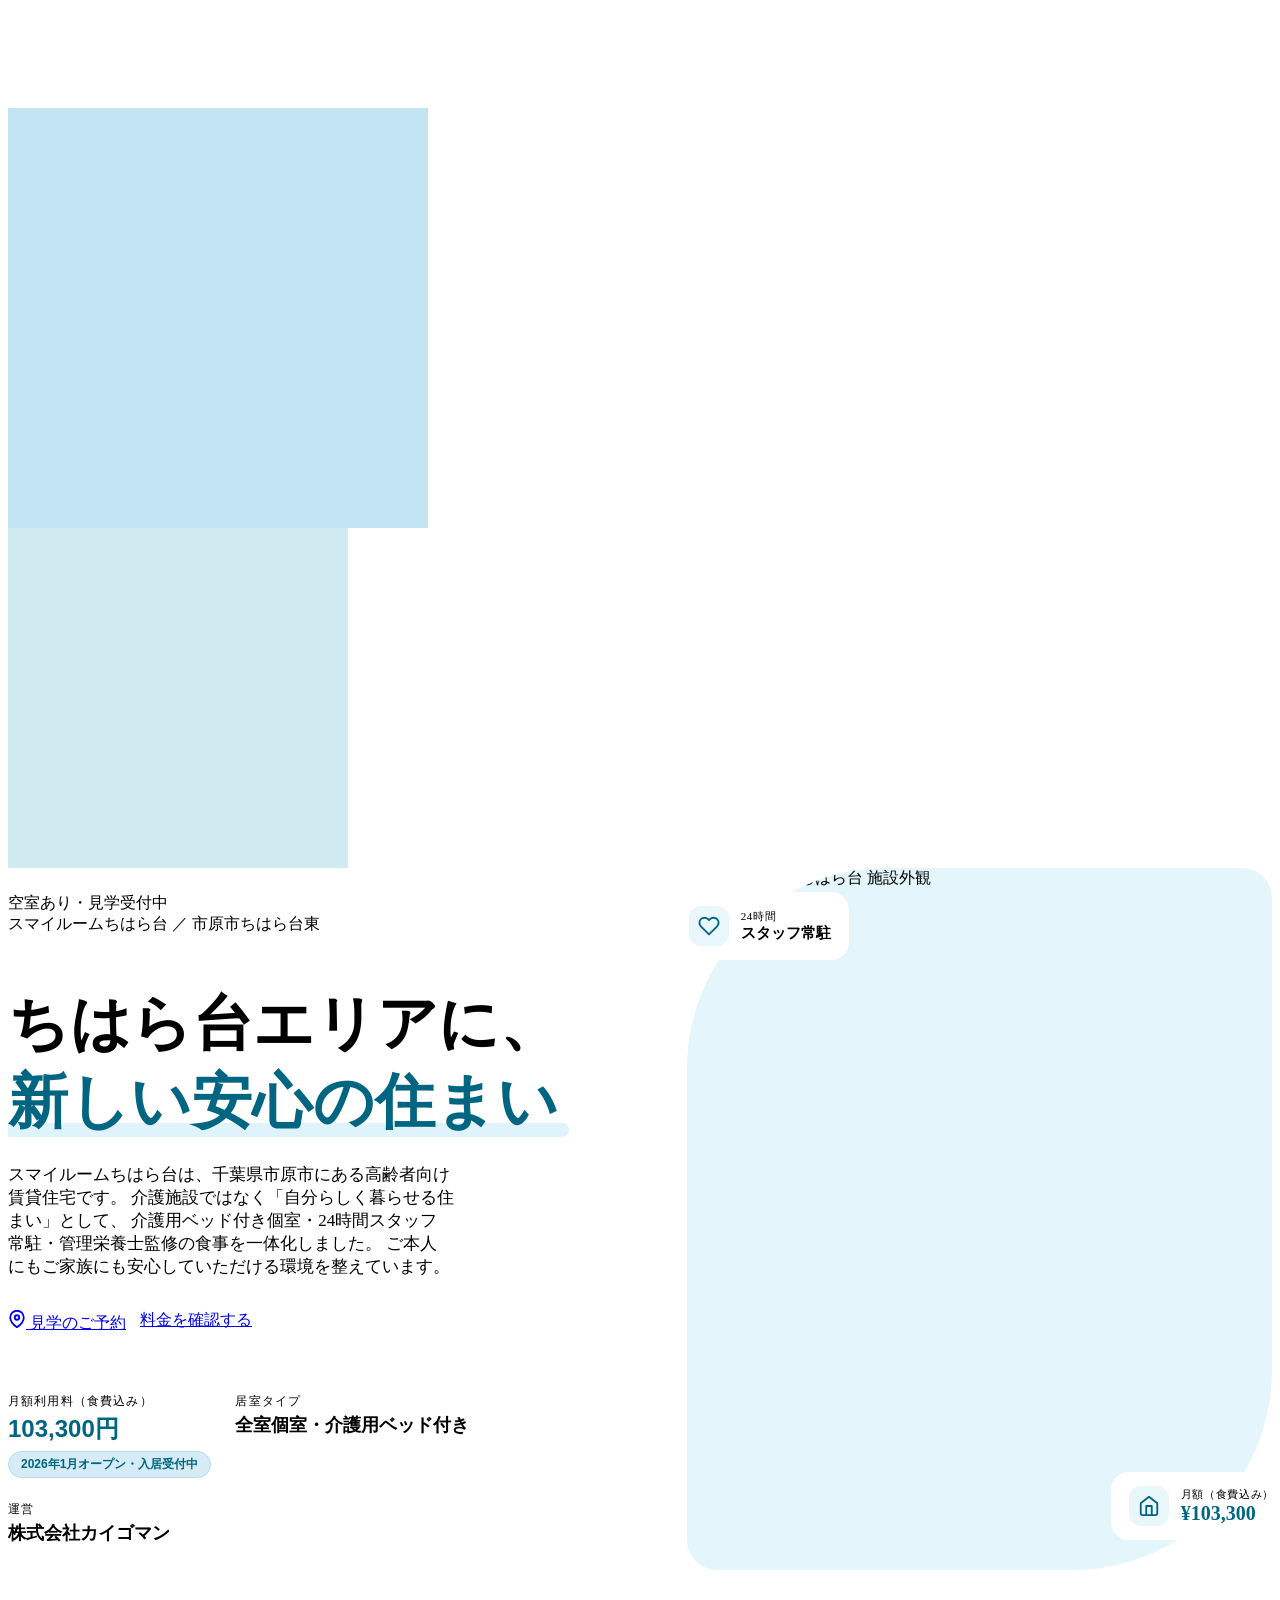
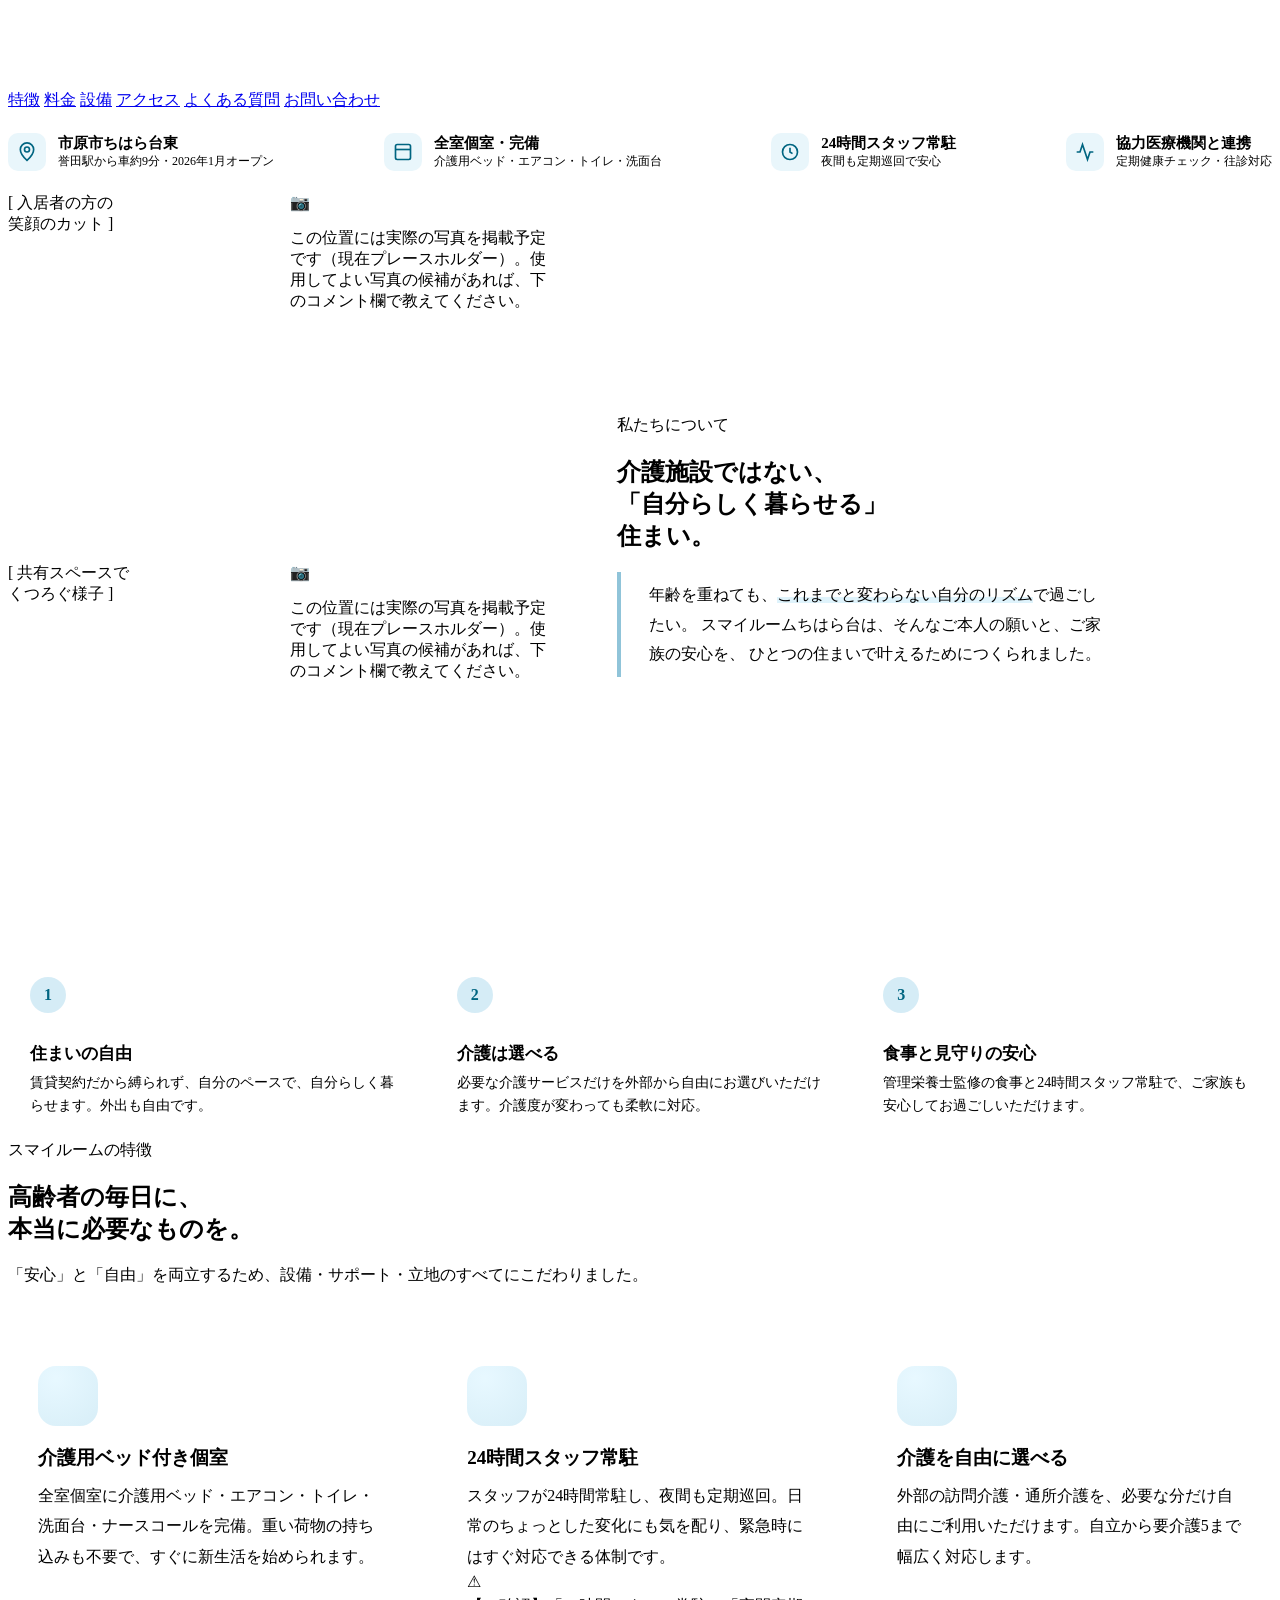
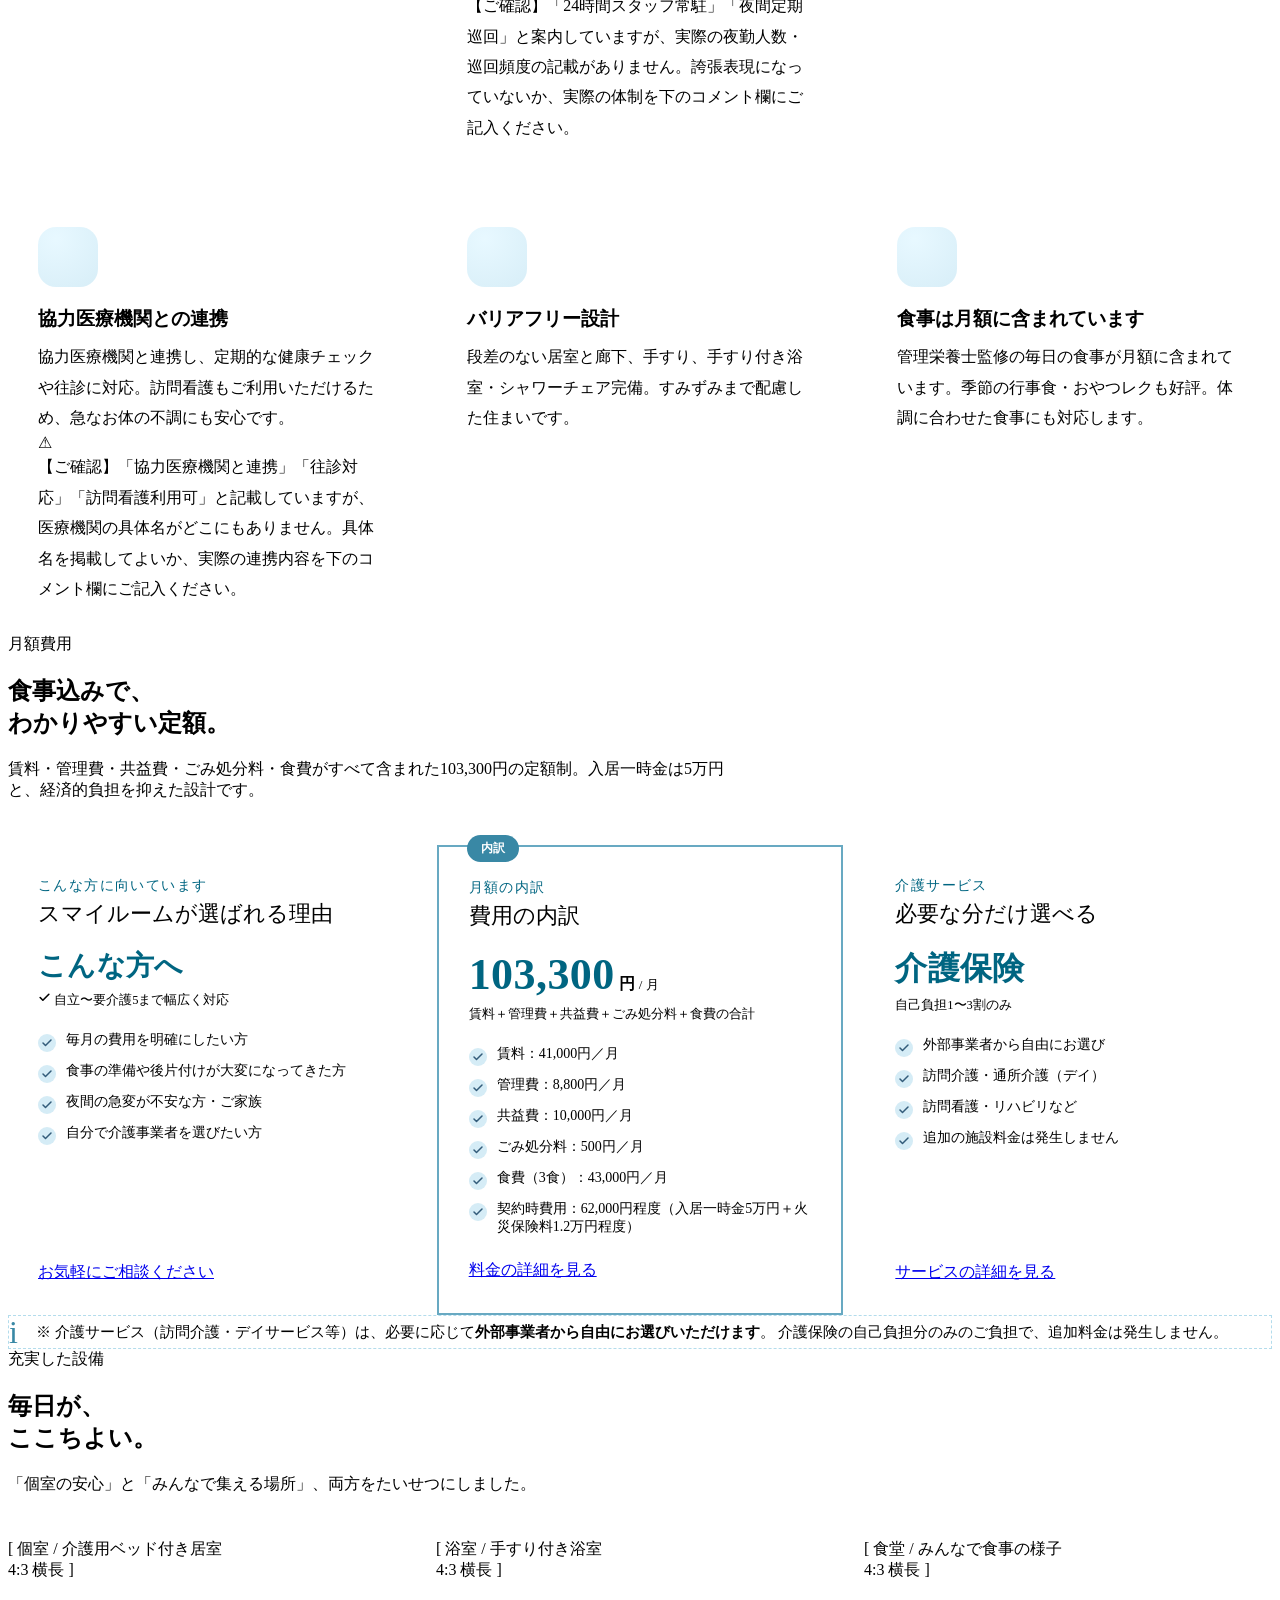
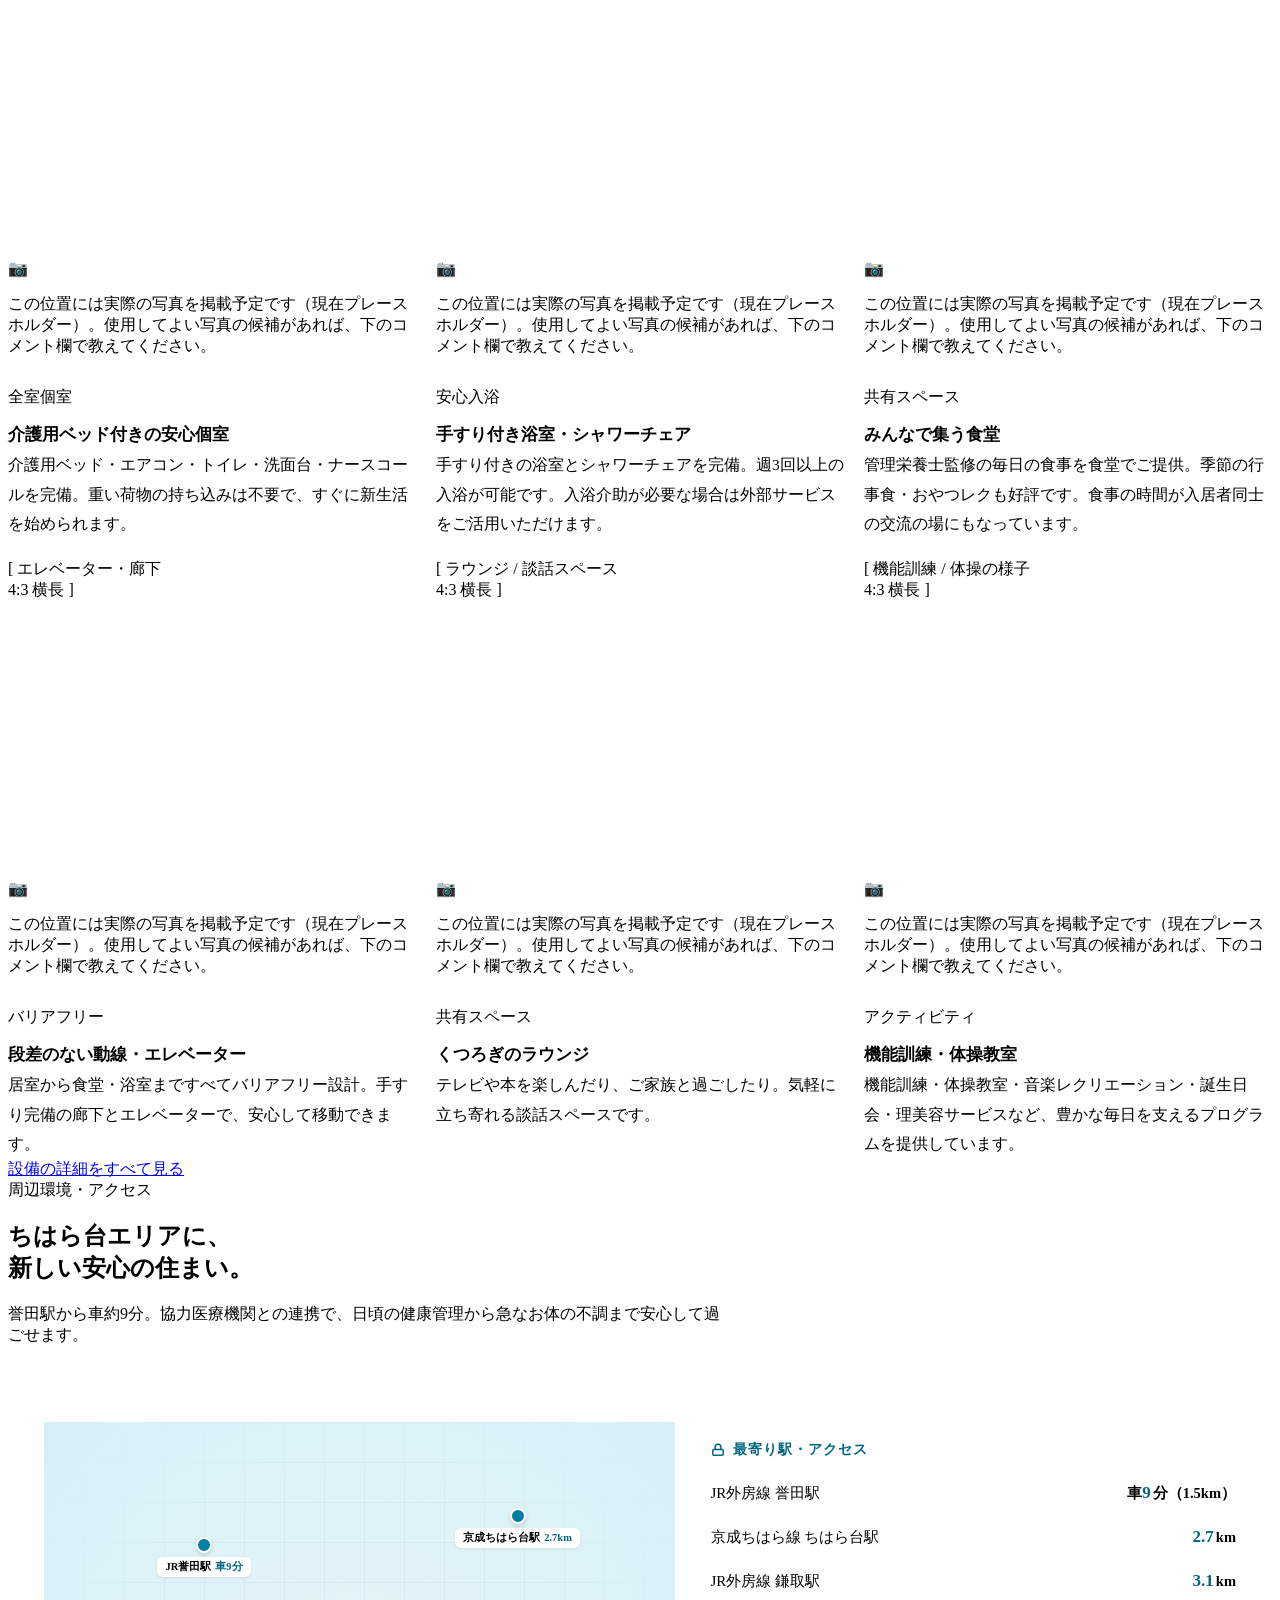
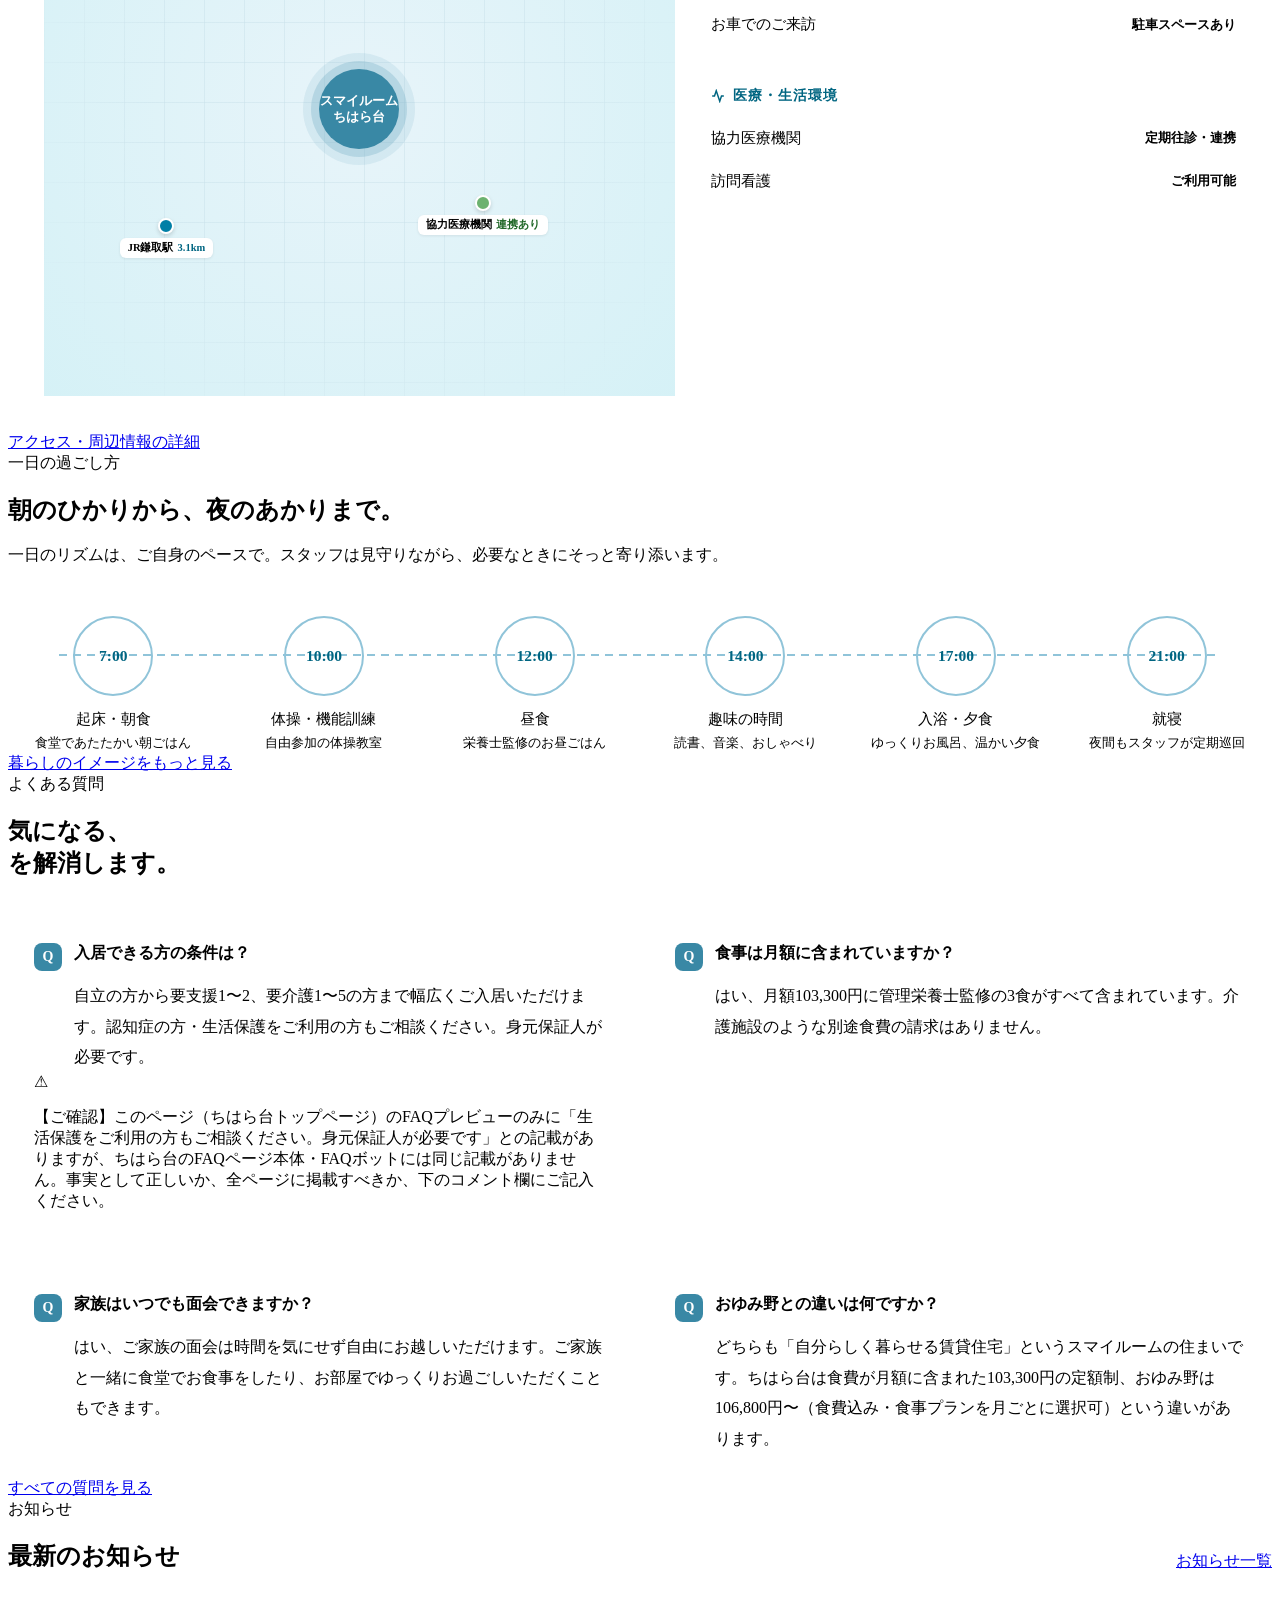
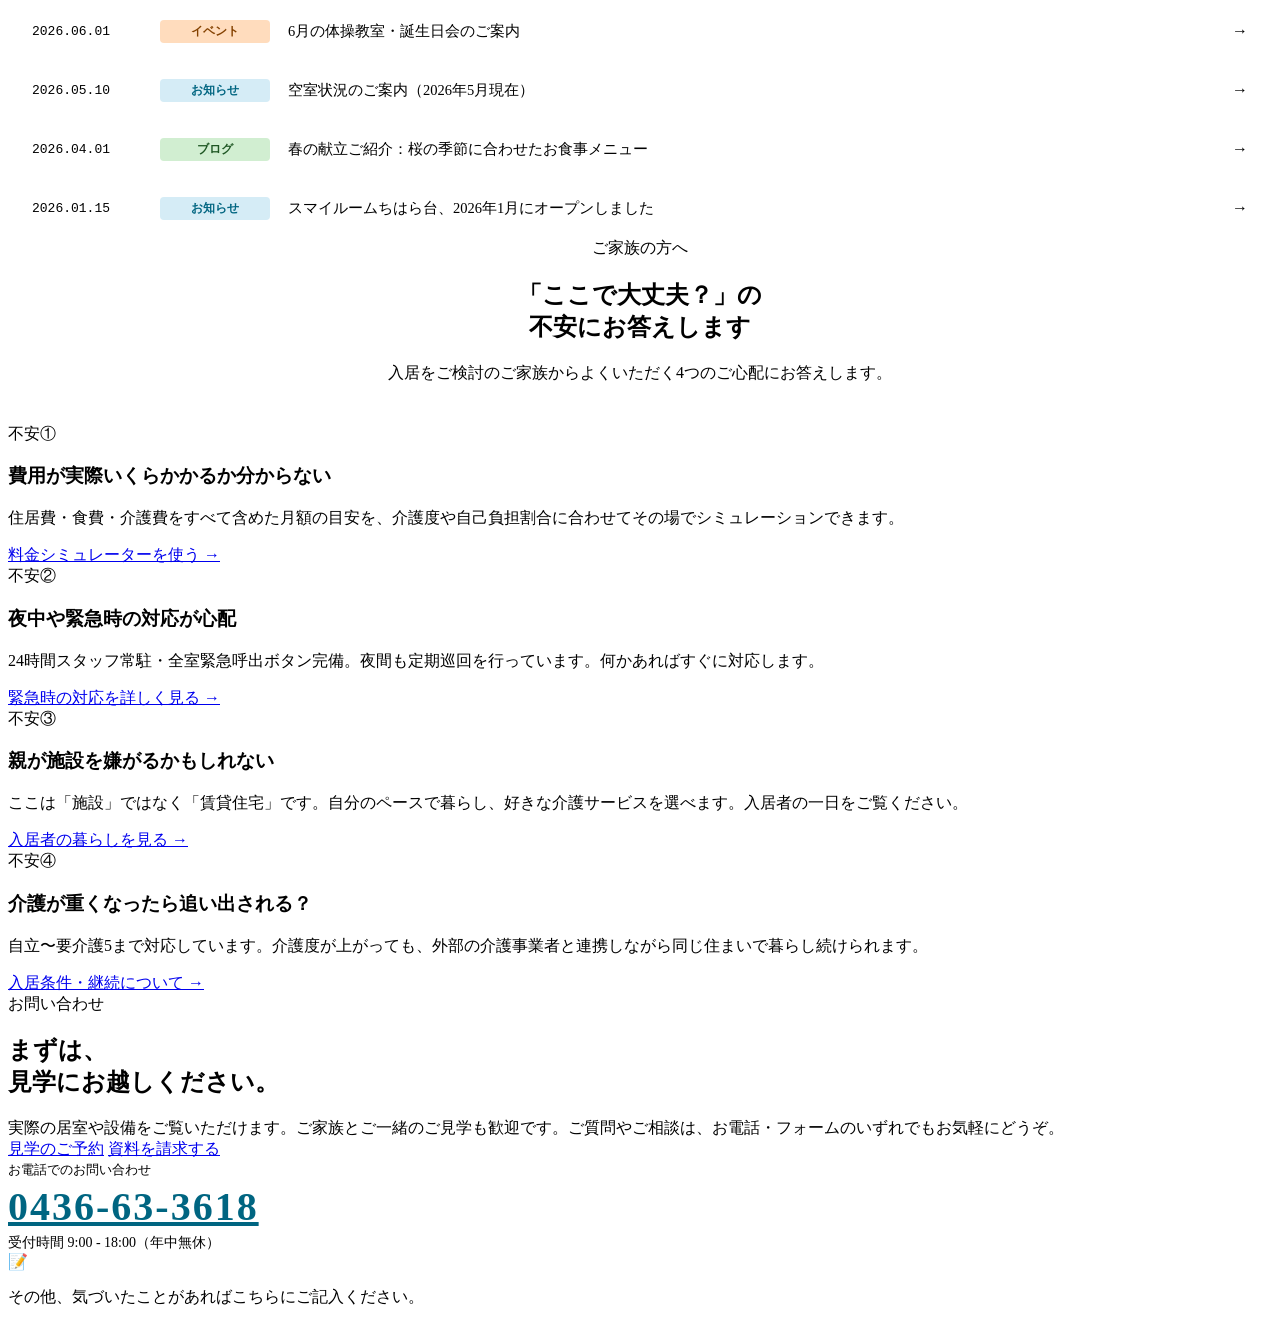
==== commit bfb9f286: "fix: hub-titleの見出しの不要な<br>を削除して1行表示に統一" ====
--- a/chiharadai/index.html
+++ b/chiharadai/index.html
@@ -740,7 +740,7 @@
       <div class="family-hub-card" style="--hub-color: var(--pink-600); --hub-bg: var(--pink-50); --hub-border: var(--pink-200);">
         <div class="hub-icon"><i class="ti ti-currency-yen" aria-hidden="true"></i></div>
         <div class="hub-badge">不安①</div>
-        <h3 class="hub-title">費用が実際いくらかかるか<br>分からない</h3>
+        <h3 class="hub-title">費用が実際いくらかかるか分からない</h3>
         <p class="hub-body">住居費・食費・介護費をすべて含めた月額の目安を、介護度や自己負担割合に合わせてその場でシミュレーションできます。</p>
         <a class="hub-link" href="pricing.html#simulator">料金シミュレーターを使う →</a>
       </div>
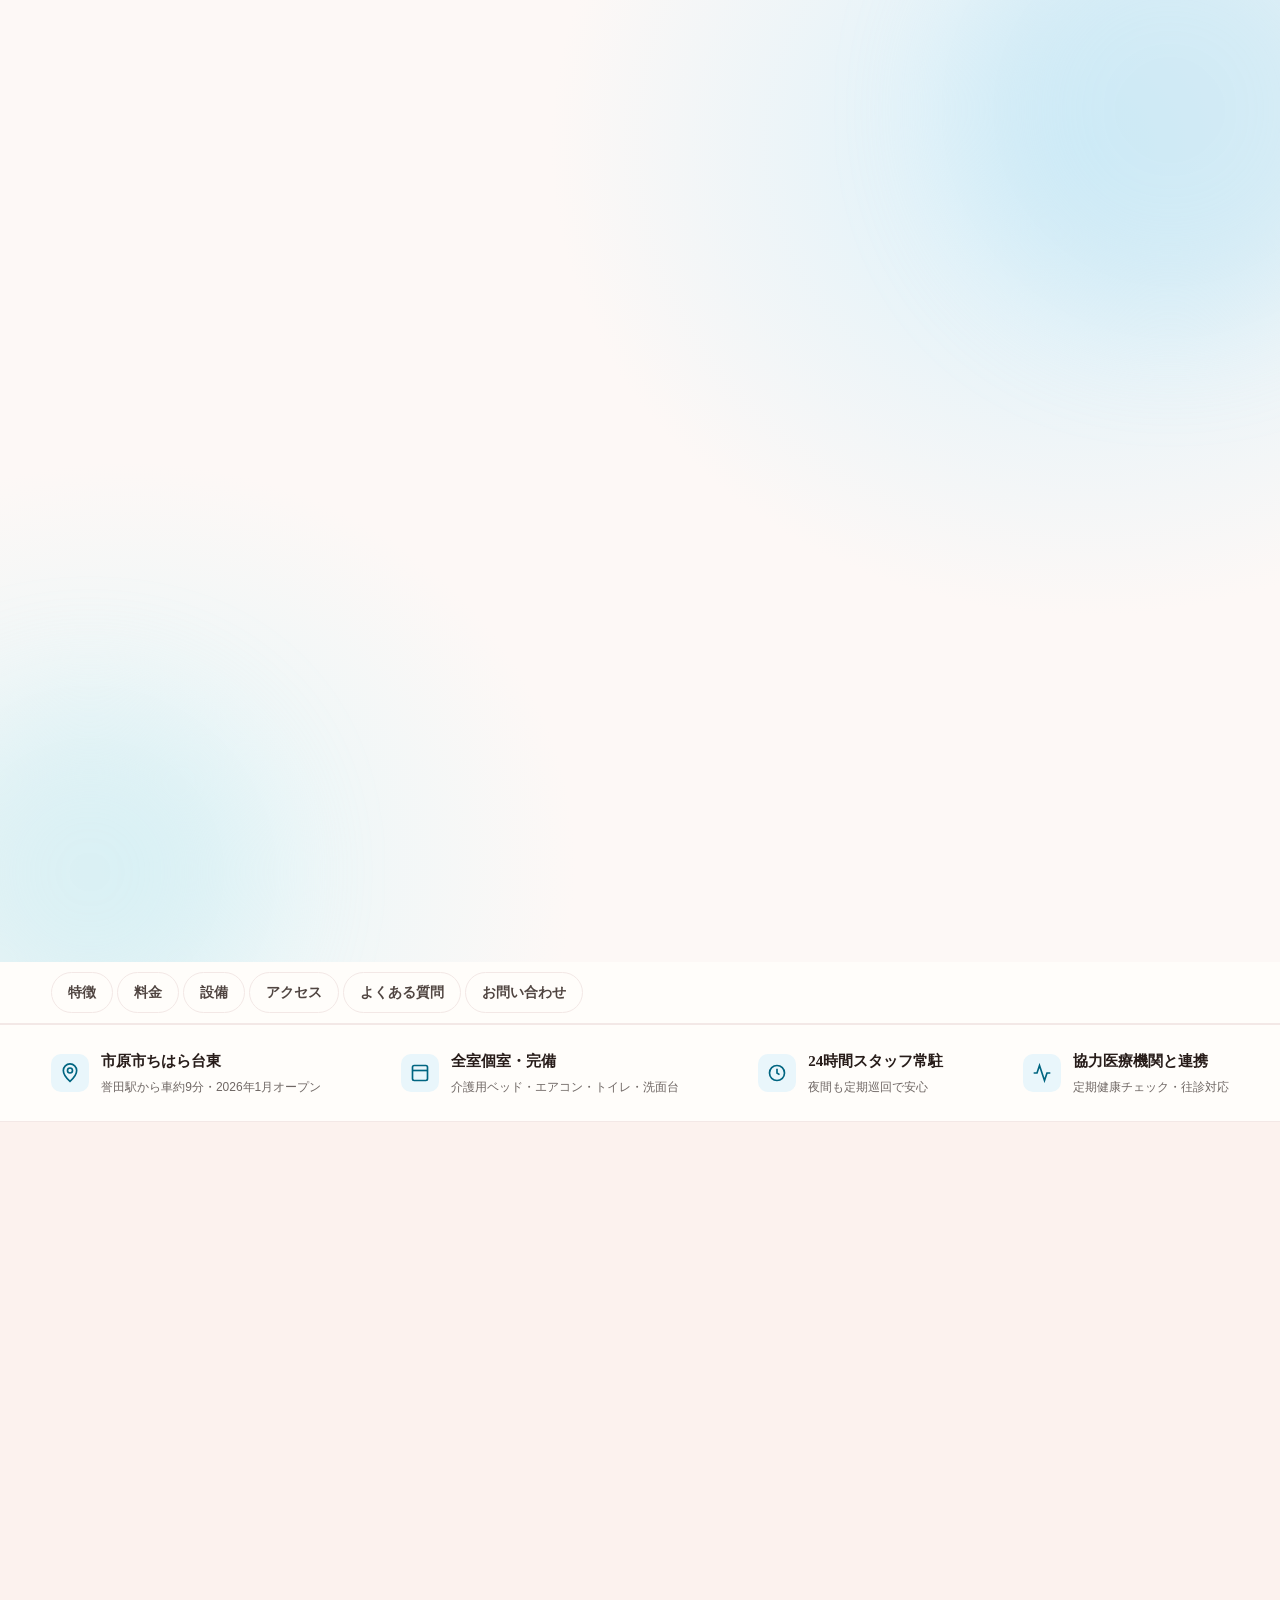
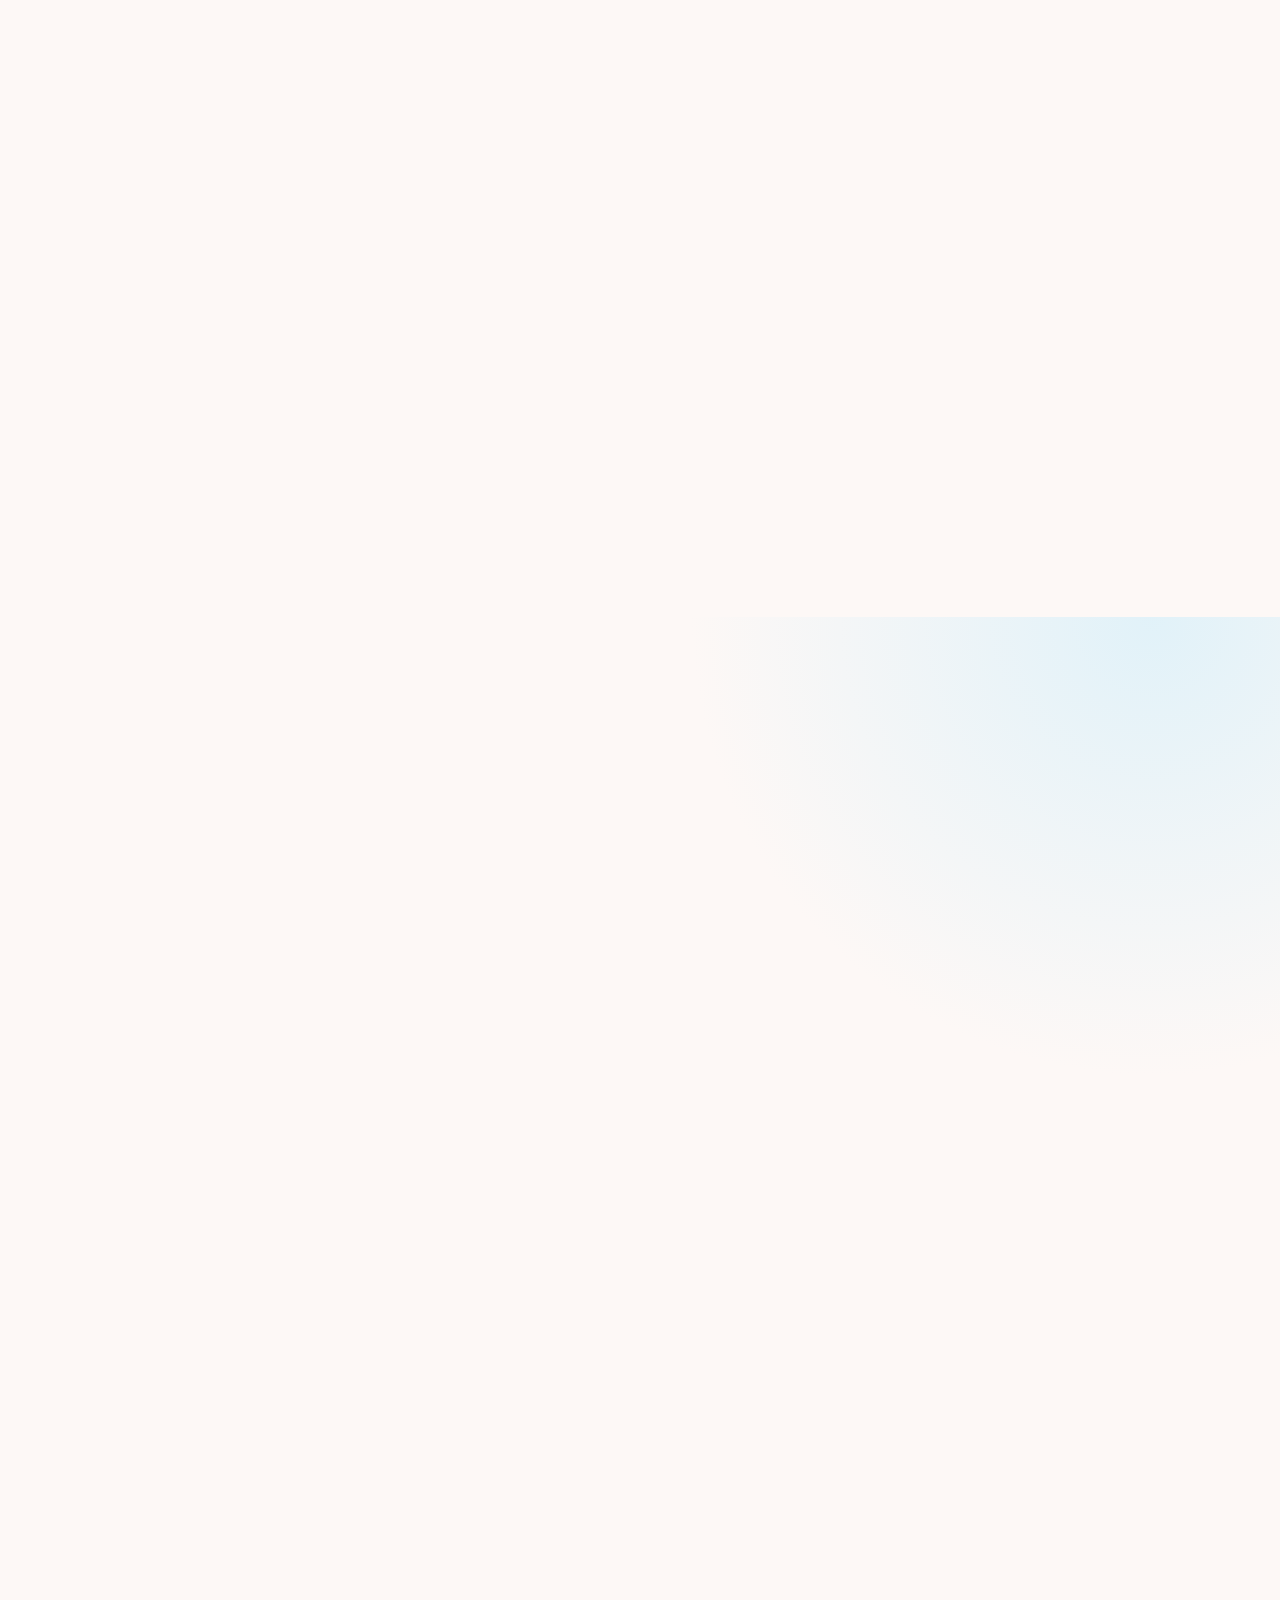
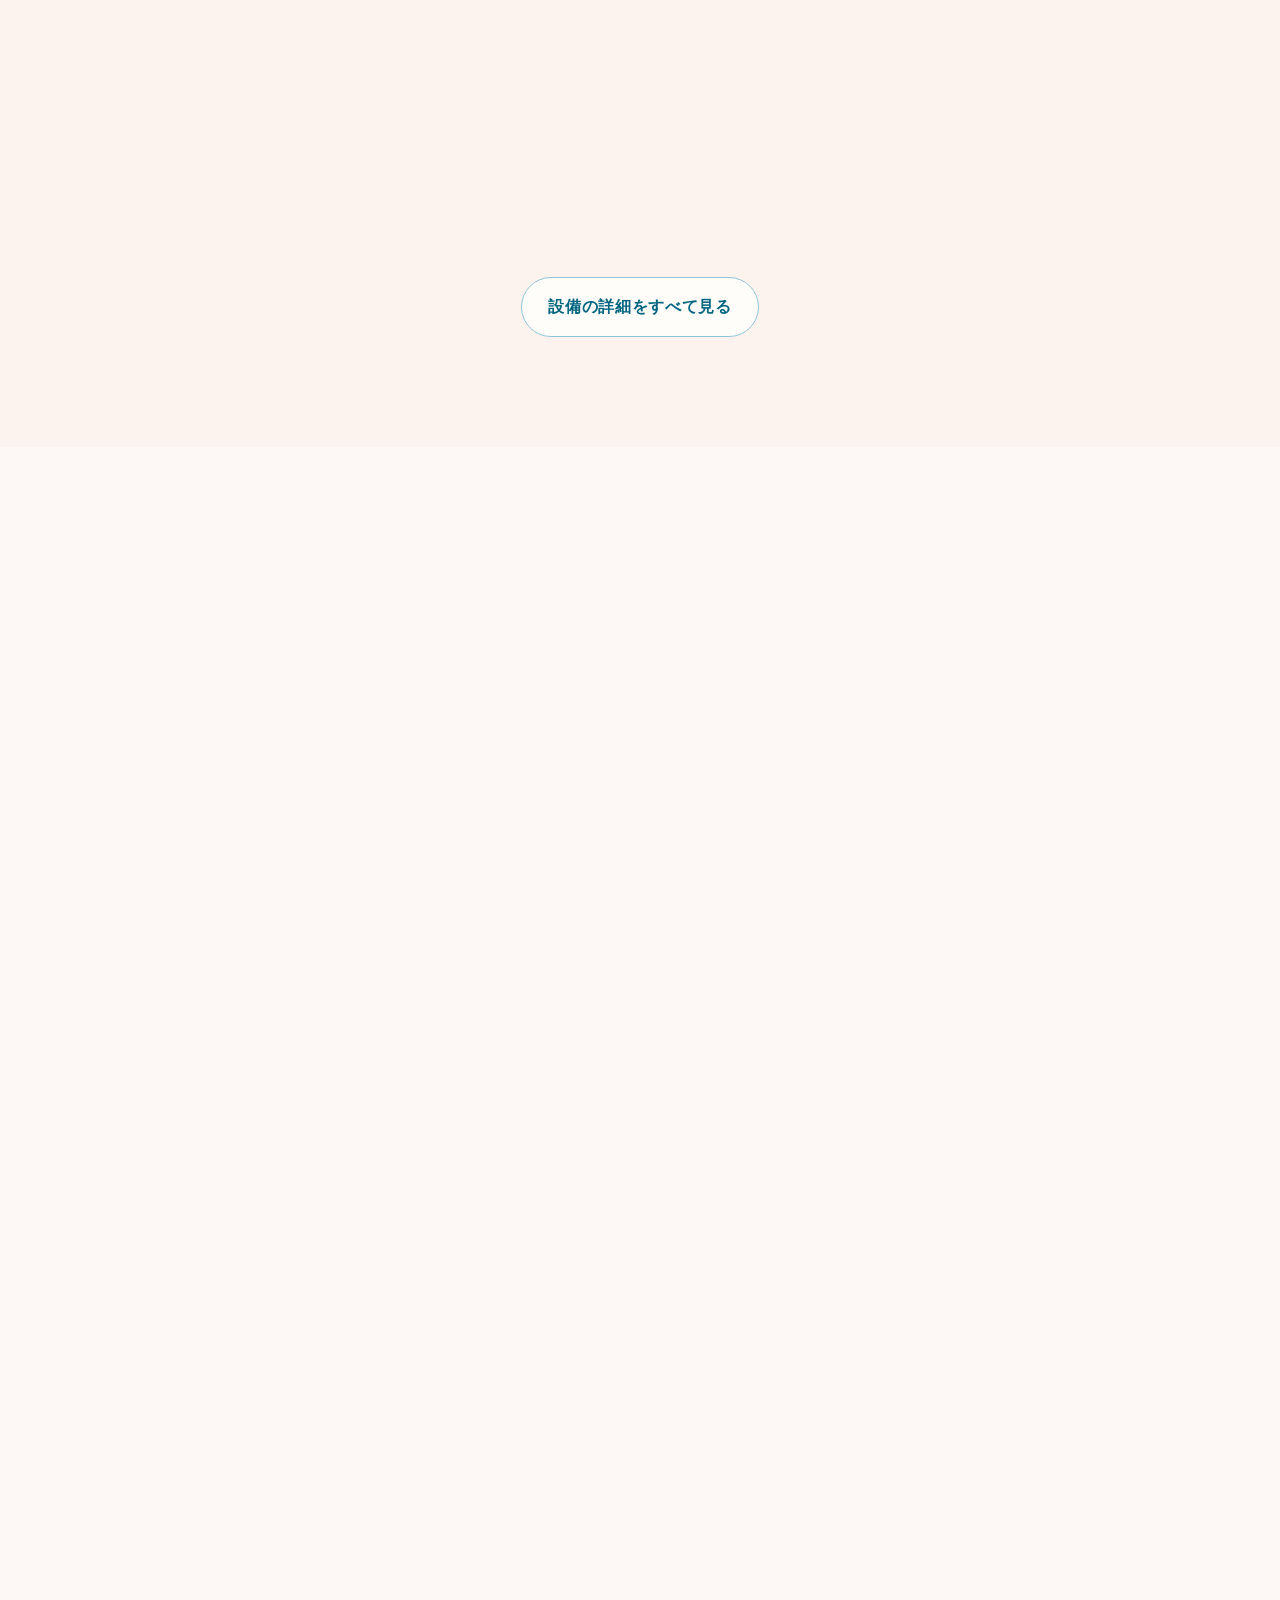
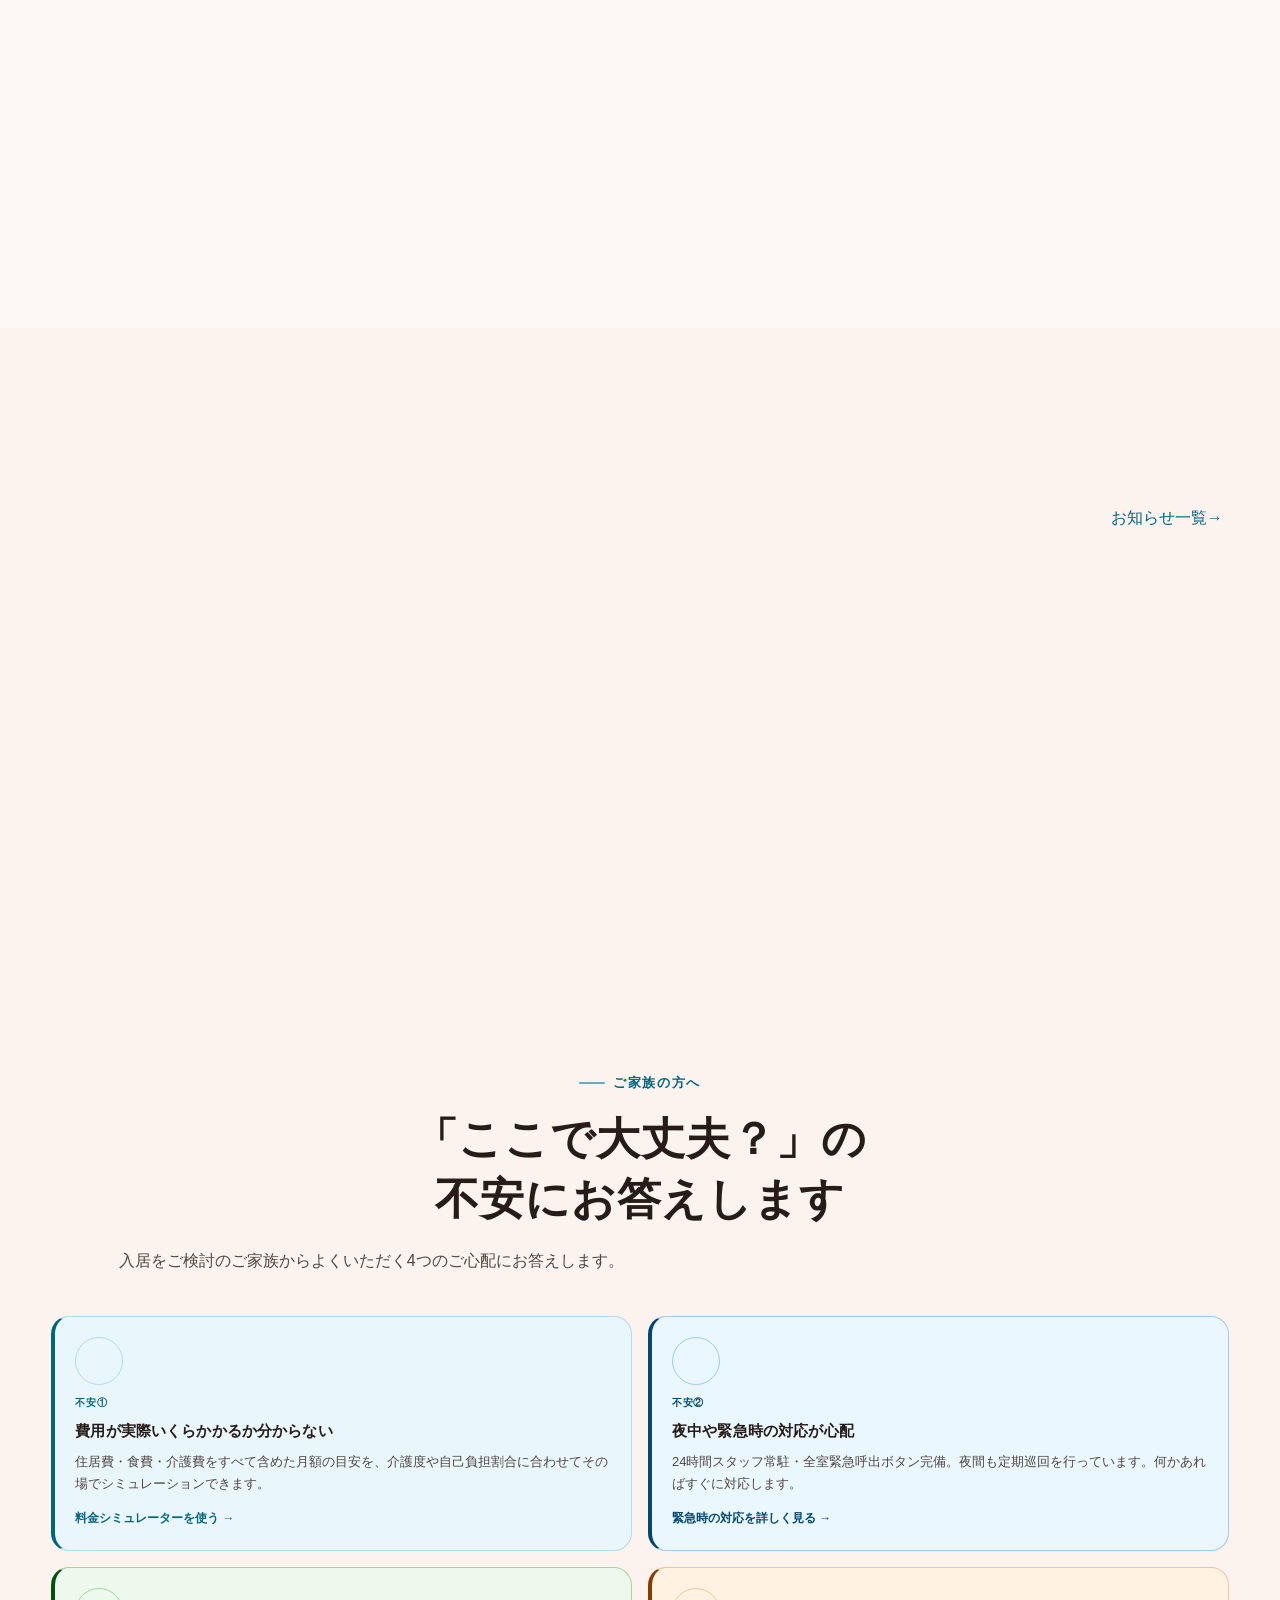
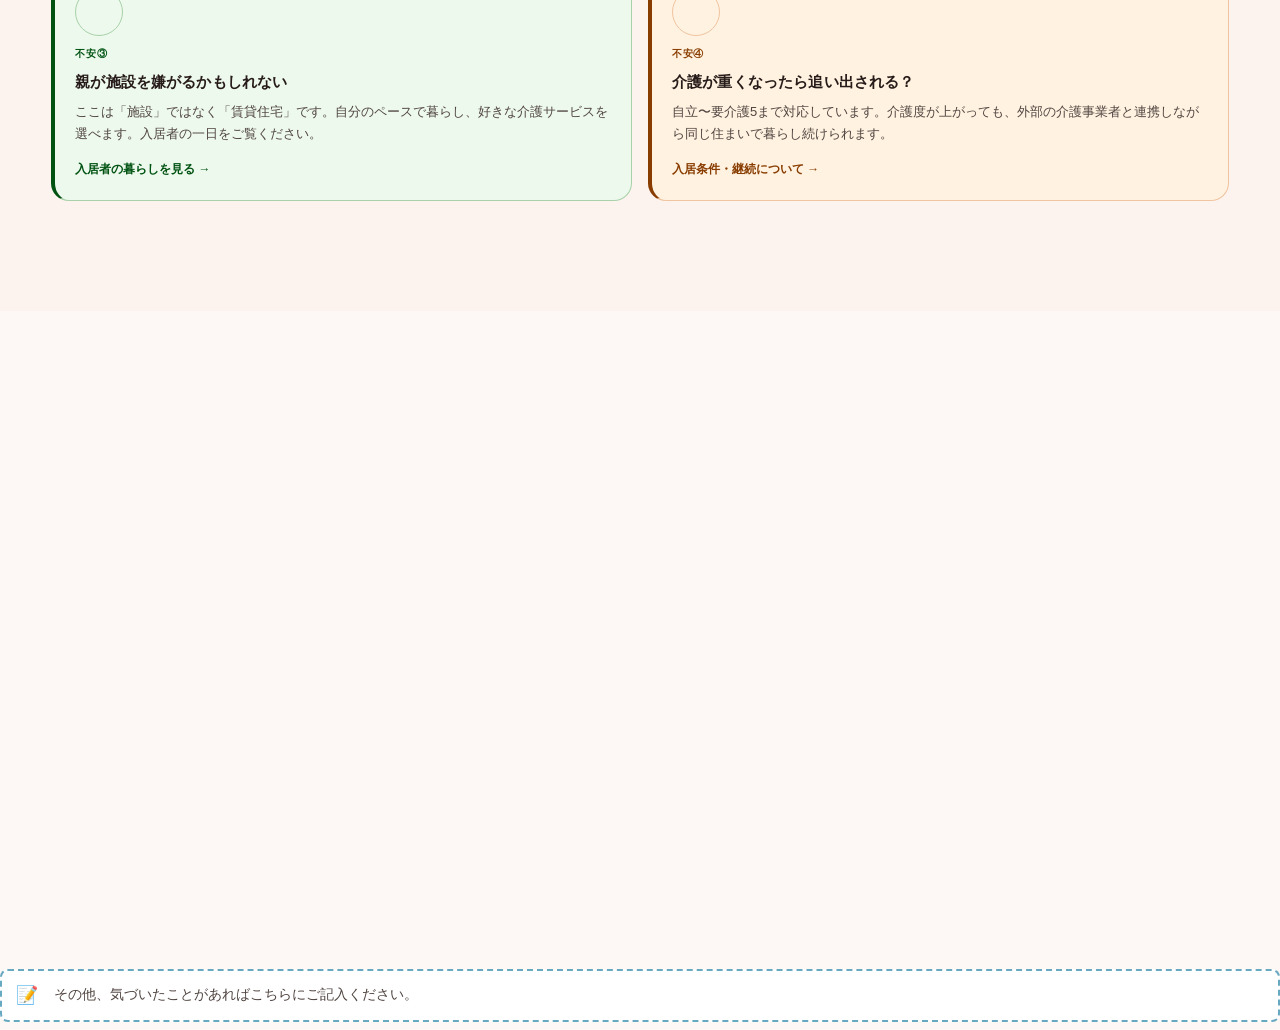
==== commit 36b76946: "みんなの介護の最新情報反映・モバイルバッジ表示修正・文言見直し(ちはら台) - 介護食対応範囲にソフト食・ゼリー食・ミキサー食・治療食を追加 - ヒーロー画像上のバッジがモバイルで外観写真を覆い隠す問" ====
--- a/chiharadai/index.html
+++ b/chiharadai/index.html
@@ -89,8 +89,23 @@
 @media (max-width: 880px) {
   .hero-grid { grid-template-columns: minmax(0, 1fr); }
   .hero-visual { aspect-ratio: 4/3; border-radius: 30px; max-width: 100%; }
+  .hero-badge { padding: 10px 14px; gap: 10px; }
+  .hero-badge .icon { width: 34px; height: 34px; }
+  .hero-badge .label { font-size: 10px; }
+  .hero-badge .val { font-size: 13px; }
+  .hero-badge .val em { font-size: 17px; }
   .hero-badge.b1 { left: 12px; }
   .hero-badge.b2 { right: 12px; }
+}
+@media (max-width: 480px) {
+  .hero-badge { padding: 8px 12px; gap: 8px; border-radius: 14px; }
+  .hero-badge .icon { width: 28px; height: 28px; border-radius: 8px; }
+  .hero-badge .icon svg { width: 15px; height: 15px; }
+  .hero-badge .label { font-size: 9px; }
+  .hero-badge .val { font-size: 11.5px; }
+  .hero-badge .val em { font-size: 14px; }
+  .hero-badge.b1 { top: 10px; left: 10px; }
+  .hero-badge.b2 { bottom: 10px; right: 10px; }
 }
 
 /* =================== 安心バー =================== */
@@ -423,7 +438,7 @@
         <div class="plan-name">こんな方に向いています</div>
         <div class="plan-title">スマイルームが選ばれる理由</div>
         <div class="plan-price">
-          <span class="num" style="font-size:28px;">こんな方へ</span>
+          <span class="num" style="font-size:28px;">こんな方におすすめ</span>
         </div>
         <div class="plan-note">
           <svg width="13" height="13" viewBox="0 0 24 24" fill="none" stroke="currentColor" stroke-width="3" stroke-linecap="round" stroke-linejoin="round"><polyline points="20 6 9 17 4 12"/></svg>
--- a/css/styles.css
+++ b/css/styles.css
@@ -0,0 +1,1380 @@
+/* ============================================
+   スマイルームおゆみ野 - 共通スタイル
+   やさしいピンク・クリーム ぬくもりテーマ
+   ============================================ */
+
+/* 自前ホスティングのWebフォント（常用漢字+かな+英数字に絞ったサブセット）
+   Google Fonts経由のCSS取得往復をなくし、読み込み時のフォントちらつきを抑える */
+@font-face {
+  font-family: "Noto Sans JP";
+  font-style: normal;
+  font-weight: 400;
+  font-display: swap;
+  src: url("fonts/NotoSansJP-400.woff2") format("woff2");
+}
+@font-face {
+  font-family: "Noto Sans JP";
+  font-style: normal;
+  font-weight: 500;
+  font-display: swap;
+  src: url("fonts/NotoSansJP-500.woff2") format("woff2");
+}
+@font-face {
+  font-family: "Noto Sans JP";
+  font-style: normal;
+  font-weight: 600;
+  font-display: swap;
+  src: url("fonts/NotoSansJP-600.woff2") format("woff2");
+}
+@font-face {
+  font-family: "Noto Sans JP";
+  font-style: normal;
+  font-weight: 700;
+  font-display: swap;
+  src: url("fonts/NotoSansJP-700.woff2") format("woff2");
+}
+@font-face {
+  font-family: "Zen Maru Gothic";
+  font-style: normal;
+  font-weight: 500;
+  font-display: swap;
+  src: url("fonts/ZenMaruGothic-500.woff2") format("woff2");
+}
+@font-face {
+  font-family: "Zen Maru Gothic";
+  font-style: normal;
+  font-weight: 700;
+  font-display: swap;
+  src: url("fonts/ZenMaruGothic-700.woff2") format("woff2");
+}
+@font-face {
+  font-family: "Zen Maru Gothic";
+  font-style: normal;
+  font-weight: 900;
+  font-display: swap;
+  src: url("fonts/ZenMaruGothic-900.woff2") format("woff2");
+}
+
+:root {
+  /* テーマ: ダスティローズ（上品・落ち着き） */
+  --bg: oklch(0.983 0.006 50);
+  --bg-warm: oklch(0.968 0.012 40);
+  --card: oklch(0.995 0.005 50);
+  --pink-50: oklch(0.965 0.015 10);
+  --pink-100: oklch(0.930 0.030 12);
+  --pink-200: oklch(0.870 0.050 13);
+  --pink-300: oklch(0.790 0.070 14);
+  --pink-400: oklch(0.700 0.090 14);
+  --pink-500: oklch(0.600 0.105 14);
+  --pink-600: oklch(0.500 0.115 14);
+  --leaf: oklch(0.72 0.08 150);    /* soft sage */
+  --ink: oklch(0.24 0.018 40);
+  --ink-soft: oklch(0.40 0.016 40);
+  --ink-mute: oklch(0.52 0.012 40);
+  --line: oklch(0.90 0.018 20);
+  --line-soft: oklch(0.94 0.012 30);
+  --shadow-sm: 0 1px 2px oklch(0.65 0.04 15 / 0.08);
+  --shadow: 0 8px 24px oklch(0.65 0.05 15 / 0.10), 0 2px 6px oklch(0.65 0.05 15 / 0.06);
+  --shadow-lg: 0 24px 60px oklch(0.60 0.07 15 / 0.13), 0 8px 20px oklch(0.65 0.05 15 / 0.08);
+  --radius: 18px;
+  --radius-lg: 28px;
+}
+
+/* テーマ: クリーム＆ベージュ */
+[data-theme="cream"] {
+  --bg: oklch(0.985 0.014 80);
+  --bg-warm: oklch(0.965 0.024 75);
+  --card: oklch(0.995 0.010 80);
+  --pink-50: oklch(0.97 0.020 60);
+  --pink-100: oklch(0.93 0.040 55);
+  --pink-200: oklch(0.88 0.060 50);
+  --pink-300: oklch(0.82 0.080 45);
+  --pink-400: oklch(0.72 0.090 45);
+  --pink-500: oklch(0.62 0.105 40);
+  --pink-600: oklch(0.52 0.110 40);
+  --line: oklch(0.91 0.025 60);
+  --line-soft: oklch(0.95 0.020 70);
+}
+
+/* テーマ: 桜＆若葉 */
+[data-theme="sakura-leaf"] {
+  --bg: oklch(0.985 0.010 130);
+  --bg-warm: oklch(0.96 0.025 130);
+  --card: oklch(0.995 0.008 100);
+  --pink-50: oklch(0.965 0.020 15);
+  --pink-100: oklch(0.93 0.038 15);
+  --pink-200: oklch(0.88 0.055 18);
+  --pink-300: oklch(0.82 0.080 20);
+  --pink-400: oklch(0.72 0.10 22);
+  --pink-500: oklch(0.62 0.13 22);
+  --pink-600: oklch(0.52 0.14 22);
+  --leaf: oklch(0.68 0.11 145);
+  --line: oklch(0.91 0.025 90);
+}
+
+* { box-sizing: border-box; }
+
+h1, h2, h3, h4, h5, h6 {
+  text-wrap: balance;
+}
+p, li, dt, dd, figcaption, caption, blockquote {
+  text-wrap: pretty;
+}
+
+html { scroll-behavior: smooth; }
+
+body {
+  margin: 0;
+  font-family: "Noto Sans JP", "Hiragino Kaku Gothic ProN", "Yu Gothic", sans-serif;
+  font-size: 16px;
+  line-height: 1.9;
+  color: var(--ink);
+  background: var(--bg);
+  -webkit-font-smoothing: antialiased;
+  font-feature-settings: "palt";
+}
+
+h1, h2, h3, h4 {
+  font-family: "Zen Maru Gothic", "Noto Sans JP", sans-serif;
+  font-weight: 700;
+  line-height: 1.35;
+  letter-spacing: 0.01em;
+  color: var(--ink);
+  margin: 0;
+  text-wrap: balance;
+}
+
+a { color: inherit; text-decoration: none; }
+
+p { margin: 0 0 1em; }
+
+img { max-width: 100%; display: block; }
+
+/* ============= 共通レイアウト ============= */
+.container {
+  width: min(1180px, 92%);
+  margin-inline: auto;
+}
+
+.section {
+  padding: clamp(56px, 9vw, 110px) 0;
+  position: relative;
+}
+
+.eyebrow {
+  display: inline-flex;
+  align-items: center;
+  gap: 8px;
+  font-size: 13px;
+  font-weight: 600;
+  letter-spacing: 0.12em;
+  color: var(--pink-600);
+  text-transform: uppercase;
+  font-family: "Zen Maru Gothic", sans-serif;
+}
+.eyebrow::before {
+  content: "";
+  width: 26px;
+  height: 1.5px;
+  background: var(--pink-400);
+  border-radius: 2px;
+}
+.eyebrow .jp {
+  font-size: 13px;
+  font-weight: 600;
+  color: var(--pink-600);
+  letter-spacing: 0.08em;
+}
+@media (max-width: 480px) {
+  .eyebrow {
+    gap: 0;
+    font-size: 11.5px;
+    letter-spacing: 0.06em;
+  }
+  .eyebrow::before {
+    display: none;
+  }
+  .eyebrow .jp {
+    font-size: 11.5px;
+    letter-spacing: 0.04em;
+  }
+}
+
+.section-title {
+  font-size: clamp(28px, 4.2vw, 44px);
+  margin-top: 14px;
+  margin-bottom: 18px;
+  letter-spacing: 0.02em;
+}
+@media (max-width: 480px) {
+  .section-title { font-size: clamp(20px, 6vw, 32px); }
+}
+.section-lede {
+  max-width: 640px;
+  color: var(--ink-soft);
+  font-size: 16px;
+  text-wrap: balance;
+}
+
+/* ============= ヘッダー ============= */
+.site-header {
+  position: sticky;
+  top: 0;
+  z-index: 50;
+  background: oklch(0.99 0.008 60 / 0.92);
+  backdrop-filter: blur(12px);
+  -webkit-backdrop-filter: blur(12px);
+  border-bottom: 1px solid var(--line-soft);
+}
+.site-header .container {
+  display: flex;
+  align-items: center;
+  gap: 16px;
+  padding: 14px 0;
+}
+.brand {
+  display: flex;
+  align-items: center;
+  gap: 12px;
+  font-family: "Zen Maru Gothic", sans-serif;
+}
+.brand-logo {
+  height: 72px;
+  width: 156px;
+  display: block;
+  object-fit: contain;
+  flex-shrink: 0;
+}
+@media (max-width: 880px) {
+  .brand-logo { height: 56px; width: 122px; }
+}
+
+.site-nav {
+  display: flex;
+  gap: 14px;
+  font-size: 13px;
+}
+.site-nav a {
+  color: var(--ink-soft);
+  font-weight: 500;
+  padding: 8px 2px;
+  border-bottom: 2px solid transparent;
+  transition: color .2s, border-color .2s;
+  white-space: nowrap;
+}
+.site-nav a:hover { color: var(--pink-600); border-bottom-color: var(--pink-300); }
+.site-nav a.active { color: var(--pink-600); border-bottom-color: var(--pink-500); }
+
+.header-tel {
+  display: flex;
+  align-items: center;
+  gap: 8px;
+  background: var(--pink-50);
+  color: var(--pink-600);
+  padding: 10px 18px;
+  border-radius: 100px;
+  font-family: "Zen Maru Gothic", sans-serif;
+  font-weight: 700;
+  font-size: 17px;
+  letter-spacing: 0.04em;
+  border: 1.5px solid var(--pink-200);
+  white-space: nowrap;
+}
+
+/* mobile nav toggle */
+.nav-toggle {
+  display: none;
+  margin-left: auto;
+  background: none;
+  border: 0;
+  width: 44px; height: 44px;
+  flex-direction: column;
+  justify-content: center;
+  align-items: center;
+  gap: 5px;
+  cursor: pointer;
+}
+.nav-toggle span {
+  width: 22px; height: 2px; background: var(--ink-soft); border-radius: 2px;
+}
+
+@media (max-width: 960px) {
+  .site-nav { display: none; }
+  .header-tel { display: none; }
+  .nav-toggle { display: flex; }
+  body.nav-open .site-nav {
+    display: flex;
+    position: absolute;
+    top: 100%;
+    left: 0;
+    right: 0;
+    flex-direction: column;
+    background: var(--bg);
+    padding: 18px 24px;
+    border-bottom: 1px solid var(--line);
+    box-shadow: var(--shadow);
+  }
+}
+
+/* ============= ボタン ============= */
+.btn {
+  display: inline-flex;
+  align-items: center;
+  justify-content: center;
+  gap: 10px;
+  padding: 14px 26px;
+  border-radius: 100px;
+  font-family: "Zen Maru Gothic", sans-serif;
+  font-weight: 700;
+  font-size: 16px;
+  letter-spacing: 0.04em;
+  cursor: pointer;
+  border: 0;
+  transition: transform .15s, box-shadow .2s, background .2s;
+  text-align: center;
+  white-space: nowrap;
+}
+.btn-primary {
+  background: var(--pink-500);
+  color: white;
+  box-shadow: 0 8px 20px oklch(0.65 0.13 25 / 0.25);
+}
+.btn-primary:hover { background: var(--pink-600); transform: translateY(-2px); box-shadow: 0 12px 28px oklch(0.6 0.14 25 / 0.32); }
+.btn-secondary {
+  background: var(--card);
+  color: var(--pink-600);
+  border: 1.5px solid var(--pink-300);
+}
+.btn-secondary:hover { background: var(--pink-50); transform: translateY(-2px); }
+.btn-ghost {
+  background: transparent;
+  color: var(--pink-600);
+  padding: 10px 6px;
+}
+.btn-ghost::after { content: " →"; transition: transform .2s; display: inline-block; }
+.btn-ghost:hover::after { transform: translateX(4px); }
+
+/* ============= カード ============= */
+.card {
+  background: var(--card);
+  border-radius: var(--radius);
+  padding: 28px;
+  border: 1px solid var(--line-soft);
+  box-shadow: var(--shadow-sm);
+}
+.card-soft {
+  background: var(--pink-50);
+  border-radius: var(--radius);
+  padding: 28px;
+  border: 1px solid var(--pink-100);
+}
+
+/* ============= プレースホルダー画像 ============= */
+.img-placeholder {
+  background:
+    repeating-linear-gradient(135deg,
+      var(--pink-100) 0 14px,
+      var(--pink-50) 14px 28px);
+  border-radius: var(--radius);
+  display: grid;
+  place-items: center;
+  color: var(--pink-600);
+  font-family: "Courier New", monospace;
+  font-size: 12.5px;
+  letter-spacing: 0.06em;
+  padding: 12px;
+  text-align: center;
+  border: 1px solid var(--pink-100);
+}
+.img-placeholder[data-tone="warm"] {
+  background:
+    repeating-linear-gradient(135deg,
+      var(--bg-warm) 0 14px,
+      var(--card) 14px 28px);
+  color: var(--ink-soft);
+  border: 1px dashed var(--line);
+}
+
+/* ============= フッター ============= */
+.site-footer {
+  background: oklch(0.28 0.02 30);
+  color: oklch(0.9 0.01 30);
+  padding: 64px 0 32px;
+  margin-top: 60px;
+  font-size: 14px;
+}
+.site-footer a { color: oklch(0.85 0.01 30); }
+.site-footer a:hover { color: white; }
+.footer-grid {
+  display: grid;
+  grid-template-columns: minmax(0, 1.4fr) minmax(0, 1fr) minmax(0, 1fr) minmax(0, 1fr);
+  gap: 40px;
+}
+.footer-grid h4 {
+  color: white;
+  font-size: 14px;
+  letter-spacing: 0.1em;
+  margin-bottom: 14px;
+}
+.footer-grid ul { list-style: none; padding: 0; margin: 0; display: flex; flex-direction: column; gap: 10px; }
+.footer-brand {
+  display: flex; align-items: center; gap: 12px; margin-bottom: 14px;
+}
+.footer-logo-wrap {
+  background: white;
+  border-radius: 10px;
+  padding: 6px 14px;
+  display: inline-flex;
+  align-items: center;
+}
+.footer-logo-wrap .brand-logo { height: 64px; }
+.footer-bottom {
+  margin-top: 50px;
+  padding-top: 24px;
+  border-top: 1px solid oklch(0.4 0.02 30);
+  display: flex;
+  justify-content: space-between;
+  font-size: 12.5px;
+  color: oklch(0.7 0.01 30);
+}
+.footer-tel {
+  font-family: "Zen Maru Gothic", sans-serif;
+  font-size: 24px;
+  font-weight: 700;
+  color: white;
+  margin: 4px 0 2px;
+  letter-spacing: 0.04em;
+}
+@media (max-width: 760px) {
+  .footer-grid { grid-template-columns: minmax(0, 1fr) minmax(0, 1fr); }
+  .footer-bottom { flex-direction: column; gap: 10px; }
+}
+
+/* ============= 装飾 ============= */
+.deco-blob {
+  position: absolute;
+  border-radius: 50%;
+  filter: blur(60px);
+  opacity: 0.5;
+  z-index: 0;
+  pointer-events: none;
+}
+
+/* "fluffy" tag */
+.tag {
+  display: inline-flex;
+  align-items: center;
+  gap: 6px;
+  padding: 5px 12px;
+  background: var(--pink-50);
+  color: var(--pink-600);
+  border-radius: 100px;
+  font-size: 12.5px;
+  font-weight: 600;
+  border: 1px solid var(--pink-100);
+}
+
+.tag-leaf { background: oklch(0.95 0.04 145); color: oklch(0.4 0.1 145); border-color: oklch(0.88 0.06 145); }
+
+/* ============= フォーカス ============= */
+:focus-visible {
+  outline: 3px solid var(--pink-400);
+  outline-offset: 3px;
+  border-radius: 6px;
+}
+
+/* ============= スクロール演出 ============= */
+.reveal {
+  opacity: 0;
+  transform: translateY(20px);
+  transition: opacity .8s ease, transform .8s ease;
+}
+.reveal.in {
+  opacity: 1;
+  transform: none;
+}
+
+/* ============= 共通: ページヘッダー（サブページ用） ============= */
+.page-hero {
+  padding: 48px 0 60px;
+  background:
+    radial-gradient(60% 80% at 80% 20%, var(--pink-100), transparent 70%),
+    radial-gradient(60% 80% at 20% 80%, oklch(0.95 0.04 60), transparent 70%),
+    var(--bg-warm);
+  position: relative;
+  overflow: hidden;
+}
+.page-hero .container { position: relative; z-index: 1; }
+
+/* CTA共通ブロック */
+.cta-block {
+  background:
+    radial-gradient(120% 100% at 80% 10%, oklch(0.95 0.04 60), transparent 60%),
+    var(--pink-50);
+  border-radius: var(--radius-lg);
+  padding: clamp(36px, 5vw, 60px);
+  display: grid;
+  grid-template-columns: minmax(0, 1.2fr) minmax(0, 1fr);
+  gap: 40px;
+  align-items: center;
+  border: 1px solid var(--pink-100);
+}
+.cta-block h2 { font-size: clamp(24px, 3vw, 34px); margin-bottom: 12px; }
+@media (max-width: 480px) {
+  .cta-block { padding: clamp(22px, 6vw, 36px); }
+  .cta-block h2 { font-size: clamp(17px, 5.5vw, 28px); }
+}
+.cta-actions { display: flex; flex-direction: column; gap: 14px; }
+.cta-actions .btn { width: 100%; }
+.cta-tel {
+  background: var(--card);
+  border-radius: var(--radius);
+  padding: 22px 24px;
+  border: 1.5px solid var(--pink-200);
+  text-align: center;
+}
+.cta-tel small { font-size: 12px; color: var(--ink-mute); letter-spacing: 0.08em; }
+.cta-tel .num {
+  font-family: "Zen Maru Gothic", sans-serif;
+  font-size: clamp(28px, 4vw, 38px);
+  font-weight: 700;
+  color: var(--pink-600);
+  letter-spacing: 0.04em;
+  margin: 4px 0;
+  display: block;
+  line-height: 1.1;
+}
+.cta-tel .hours { font-size: 12.5px; color: var(--ink-soft); }
+@media (max-width: 760px) {
+  .cta-block { grid-template-columns: minmax(0, 1fr); }
+}
+
+/* ============= utilities ============= */
+.grid-2 { display: grid; grid-template-columns: minmax(0, 1fr) minmax(0, 1fr); gap: 28px; }
+.grid-4 { display: grid; grid-template-columns: repeat(4, minmax(0, 1fr)); gap: 20px; }
+@media (max-width: 880px) {
+  .grid-2, .grid-4 { grid-template-columns: minmax(0, 1fr); }
+  .grid-4 { grid-template-columns: minmax(0, 1fr) minmax(0, 1fr); }
+}
+
+.text-center { text-align: center; }
+.mt-2 { margin-top: 8px; } .mt-3 { margin-top: 16px; } .mt-6 { margin-top: 40px; } .mt-8 { margin-top: 60px; }
+.mb-6 { margin-bottom: 40px; }
+
+/* ============= フローティング電話バー（スマホ用） ============= */
+.floating-bar {
+  display: none;
+  position: fixed;
+  bottom: 0; left: 0; right: 0;
+  z-index: 100;
+  background: var(--card);
+  border-top: 2px solid var(--pink-300);
+  box-shadow: 0 -4px 16px oklch(0.7 0.06 20 / 0.12);
+  padding: 10px 16px;
+  padding-bottom: max(10px, env(safe-area-inset-bottom));
+  gap: 10px;
+}
+@media (max-width: 880px) {
+  .floating-bar { display: flex; }
+}
+.floating-bar .fb-tel {
+  flex: 1;
+  display: flex;
+  align-items: center;
+  justify-content: center;
+  gap: 7px;
+  background: var(--card);
+  color: var(--pink-600);
+  font-family: "Zen Maru Gothic", sans-serif;
+  font-weight: 700;
+  font-size: clamp(13px, 3.6vw, 15px);
+  white-space: nowrap;
+  padding: 12px 8px;
+  border-radius: 10px;
+  text-decoration: none;
+  border: 2px solid var(--pink-400);
+}
+.floating-bar .fb-cta {
+  flex: 1;
+  display: flex;
+  align-items: center;
+  justify-content: center;
+  gap: 7px;
+  background: var(--pink-600);
+  color: white;
+  font-family: "Zen Maru Gothic", sans-serif;
+  font-weight: 700;
+  font-size: clamp(13px, 3.4vw, 15px);
+  white-space: nowrap;
+  padding: 12px 8px;
+  border-radius: 10px;
+  text-decoration: none;
+  border: 2px solid transparent;
+}
+/* FAQ Bot との重複回避用クラス（FAQ Bot実装時に使用） */
+.faq-bot-above-bar { bottom: 72px !important; }
+
+/* ============= パンくずリスト ============= */
+.breadcrumb {
+  padding: 10px 0 4px;
+  font-size: 12.5px;
+  color: var(--ink-mute);
+  display: flex;
+  gap: 6px;
+  flex-wrap: wrap;
+  align-items: center;
+}
+.breadcrumb a { color: var(--pink-600); }
+.breadcrumb a:hover { color: var(--pink-500); }
+.breadcrumb .sep { color: var(--line); }
+
+/* ============= アンカーメニュー ============= */
+.anchor-menu {
+  background: var(--card);
+  border-bottom: 1px solid var(--line-soft);
+}
+.anchor-menu .inner {
+  display: flex;
+  gap: 4px;
+  overflow-x: auto;
+  padding: 10px 0;
+  scrollbar-width: none;
+  -ms-overflow-style: none;
+}
+.anchor-menu .inner::-webkit-scrollbar { display: none; }
+.anchor-menu a {
+  white-space: nowrap;
+  padding: 7px 16px;
+  border-radius: 100px;
+  font-size: 13.5px;
+  font-weight: 600;
+  font-family: "Zen Maru Gothic", sans-serif;
+  color: var(--ink-soft);
+  border: 1.5px solid var(--line-soft);
+  transition: background .15s, color .15s, border-color .15s;
+  text-decoration: none;
+  flex-shrink: 0;
+}
+.anchor-menu a:hover,
+.anchor-menu a.active {
+  background: var(--pink-100);
+  color: var(--pink-600);
+  border-color: var(--pink-200);
+}
+
+/* ============= 空室バッジ ============= */
+.vacancy-badge {
+  display: inline-flex;
+  align-items: center;
+  gap: 8px;
+  background: oklch(0.96 0.06 145 / 0.15);
+  border: 1.5px solid oklch(0.7 0.1 145);
+  color: oklch(0.38 0.1 145);
+  padding: 7px 16px;
+  border-radius: 100px;
+  font-size: 13px;
+  font-weight: 700;
+  font-family: "Zen Maru Gothic", sans-serif;
+  margin-bottom: 14px;
+}
+[data-vacancy="false"] .vacancy-badge { display: none; }
+.vacancy-dot {
+  width: 8px; height: 8px;
+  background: oklch(0.6 0.14 145);
+  border-radius: 50%;
+  animation: pulse-dot 1.8s ease-in-out infinite;
+}
+@keyframes pulse-dot {
+  0%, 100% { opacity: 1; transform: scale(1); }
+  50% { opacity: 0.5; transform: scale(0.7); }
+}
+
+/* ============= 体験談セクション ============= */
+.testimonials-grid {
+  display: grid;
+  grid-template-columns: minmax(0, 1fr) minmax(0, 1fr);
+  gap: 24px;
+  margin-top: 44px;
+}
+@media (max-width: 700px) { .testimonials-grid { grid-template-columns: minmax(0, 1fr); } }
+.testimonial-card {
+  background: var(--card);
+  border-radius: var(--radius-lg);
+  padding: 32px 28px;
+  border: 1px solid var(--line-soft);
+  display: flex;
+  flex-direction: column;
+  gap: 18px;
+}
+.testimonial-avatar {
+  width: 64px; height: 64px;
+  border-radius: 50%;
+  background: var(--pink-100);
+  display: flex; align-items: center; justify-content: center;
+  flex-shrink: 0;
+  color: var(--pink-400);
+}
+.testimonial-header {
+  display: flex;
+  align-items: center;
+  gap: 14px;
+}
+.testimonial-meta .name {
+  font-family: "Zen Maru Gothic", sans-serif;
+  font-weight: 700;
+  font-size: 16px;
+}
+.testimonial-meta .role {
+  font-size: 12.5px;
+  color: var(--ink-mute);
+  margin-top: 2px;
+}
+.testimonial-body {
+  font-size: 15px;
+  color: var(--ink-soft);
+  line-height: 1.9;
+  position: relative;
+  padding-left: 20px;
+}
+.testimonial-body::before {
+  content: "\201C";
+  position: absolute;
+  left: 0; top: -4px;
+  font-size: 32px;
+  color: var(--pink-300);
+  font-family: "Zen Maru Gothic", sans-serif;
+  line-height: 1;
+}
+.testimonial-placeholder-note {
+  font-size: 12px;
+  color: var(--ink-mute);
+  margin-top: 8px;
+  padding: 6px 10px;
+  background: var(--pink-50);
+  border-radius: 6px;
+  border: 1px dashed var(--pink-200);
+}
+.review-note {
+  font-size: 13px;
+  color: var(--ink-mute);
+  margin: 8px 0;
+  padding: 8px 12px;
+  background: var(--pink-50);
+  border-radius: 6px;
+  border: 1px dashed var(--pink-200);
+}
+.review-note-icon { margin-right: 6px; }
+
+/* ============= よくある心配 ============= */
+.worries-grid {
+  display: grid;
+  grid-template-columns: minmax(0, 1fr) minmax(0, 1fr);
+  gap: 20px;
+  margin-top: 44px;
+}
+@media (max-width: 700px) { .worries-grid { grid-template-columns: minmax(0, 1fr); } }
+.worry-card {
+  background: var(--card);
+  border-radius: var(--radius);
+  padding: 26px 24px;
+  border: 1px solid var(--line-soft);
+}
+.worry-card .worry-title {
+  font-family: "Zen Maru Gothic", sans-serif;
+  font-size: 17px;
+  font-weight: 700;
+  margin-bottom: 12px;
+  display: flex;
+  gap: 10px;
+  align-items: flex-start;
+}
+.worry-icon {
+  width: 32px; height: 32px;
+  border-radius: 10px;
+  background: var(--pink-100);
+  color: var(--pink-600);
+  display: grid; place-items: center;
+  flex-shrink: 0;
+  margin-top: 1px;
+}
+.worry-card .worry-body {
+  font-size: 14.5px;
+  color: var(--ink-soft);
+  line-height: 1.9;
+  margin: 0;
+}
+
+/* ============= FAQ アコーディオン ============= */
+.faq-accordion { margin-top: 36px; }
+.faq-item {
+  border-bottom: 1px solid var(--line-soft);
+}
+.faq-item:first-child { border-top: 1px solid var(--line-soft); }
+.faq-question {
+  display: flex;
+  align-items: flex-start;
+  gap: 14px;
+  padding: 20px 4px;
+  cursor: pointer;
+  font-family: "Zen Maru Gothic", sans-serif;
+  font-size: 16px;
+  font-weight: 700;
+  list-style: none;
+  min-height: 48px;
+  user-select: none;
+}
+.faq-question::-webkit-details-marker { display: none; }
+.faq-q-mark {
+  display: grid; place-items: center;
+  width: 30px; height: 30px;
+  background: var(--pink-500); color: white;
+  border-radius: 8px;
+  font-size: 14px;
+  flex-shrink: 0;
+  margin-top: 2px;
+}
+.faq-question-text { flex: 1; }
+.faq-chevron {
+  flex-shrink: 0;
+  transition: transform .3s;
+  color: var(--pink-400);
+  margin-top: 4px;
+}
+details[open] .faq-chevron { transform: rotate(180deg); }
+.faq-answer {
+  font-size: 15px;
+  color: var(--ink-soft);
+  line-height: 1.9;
+  padding: 0 4px 20px 44px;
+  margin: 0;
+}
+
+/* ============= こんな方に向いています ============= */
+.target-grid {
+  display: grid;
+  grid-template-columns: repeat(3, minmax(0, 1fr));
+  gap: 18px;
+  margin-top: 44px;
+}
+@media (max-width: 880px) { .target-grid { grid-template-columns: minmax(0, 1fr) minmax(0, 1fr); } }
+@media (max-width: 540px) { .target-grid { grid-template-columns: minmax(0, 1fr); } }
+.target-card {
+  background: var(--card);
+  border-radius: var(--radius);
+  padding: 22px;
+  border: 1px solid var(--line-soft);
+  display: flex;
+  gap: 14px;
+  align-items: flex-start;
+}
+.target-check {
+  width: 28px; height: 28px;
+  border-radius: 50%;
+  background: var(--pink-100);
+  color: var(--pink-600);
+  display: grid; place-items: center;
+  flex-shrink: 0;
+  margin-top: 2px;
+}
+.target-card p { margin: 0; font-size: 14.5px; line-height: 1.75; }
+
+/* ============= 介護施設比較表 ============= */
+.compare-wrap {
+  overflow-x: auto;
+  margin-top: 44px;
+  border-radius: var(--radius);
+  border: 1px solid var(--line-soft);
+}
+.compare-table {
+  width: 100%;
+  min-width: 600px;
+  border-collapse: collapse;
+  font-size: 14.5px;
+}
+.compare-table th, .compare-table td {
+  padding: 14px 18px;
+  text-align: center;
+  border-bottom: 1px solid var(--line-soft);
+}
+.compare-table thead th {
+  background: var(--bg-warm);
+  font-family: "Zen Maru Gothic", sans-serif;
+  font-size: 14px;
+  color: var(--ink-soft);
+}
+.compare-table thead th.highlight {
+  background: var(--pink-100);
+  color: var(--pink-600);
+}
+.compare-table tbody tr:last-child td { border-bottom: 0; }
+.compare-table tbody td { color: var(--ink-soft); }
+.compare-table tbody td.highlight {
+  background: oklch(0.985 0.02 20);
+  color: var(--ink);
+  font-weight: 600;
+}
+.compare-table .row-label {
+  text-align: left;
+  font-weight: 600;
+  color: var(--ink);
+  background: var(--bg-warm);
+}
+
+/* ============= 入居フロー ============= */
+.flow-steps {
+  margin-top: 50px;
+  display: grid;
+  grid-template-columns: repeat(5, minmax(0, 1fr));
+  position: relative;
+}
+@media (max-width: 800px) {
+  .flow-steps { grid-template-columns: minmax(0, 1fr); gap: 0; }
+}
+.flow-steps::before {
+  content: "";
+  position: absolute;
+  top: 38px; left: 4%; right: 4%;
+  height: 2px;
+  background: repeating-linear-gradient(90deg, var(--pink-300) 0 8px, transparent 8px 16px);
+}
+@media (max-width: 800px) {
+  .flow-steps::before {
+    top: 2%; bottom: 2%; left: 38px;
+    width: 2px; height: auto; right: auto;
+    background: repeating-linear-gradient(180deg, var(--pink-300) 0 8px, transparent 8px 16px);
+  }
+}
+.flow-step {
+  position: relative;
+  text-align: center;
+  padding: 0 8px 30px;
+}
+@media (max-width: 800px) {
+  .flow-step {
+    text-align: left;
+    padding: 0 0 30px 72px;
+    min-height: 80px;
+  }
+}
+.flow-step-num {
+  display: inline-grid;
+  place-items: center;
+  width: 76px; height: 76px;
+  border-radius: 50%;
+  background: var(--card);
+  border: 2.5px solid var(--pink-300);
+  font-family: "Zen Maru Gothic", sans-serif;
+  font-weight: 700;
+  color: var(--pink-600);
+  font-size: 13px;
+  position: relative;
+  z-index: 1;
+  margin-bottom: 14px;
+  line-height: 1.2;
+}
+@media (max-width: 800px) {
+  .flow-step-num {
+    position: absolute;
+    left: 0; top: 0;
+    width: 56px; height: 56px;
+    font-size: 12px;
+  }
+}
+.flow-step-label {
+  font-family: "Zen Maru Gothic", sans-serif;
+  font-size: 15px;
+  margin-bottom: 4px;
+}
+.flow-step-desc { font-size: 12.5px; color: var(--ink-soft); line-height: 1.6; }
+.flow-step-days {
+  display: inline-block;
+  margin-top: 8px;
+  font-size: 11.5px;
+  color: var(--pink-600);
+  background: var(--pink-50);
+  border: 1px solid var(--pink-100);
+  border-radius: 100px;
+  padding: 2px 10px;
+}
+
+/* ============= Googleマップ 遅延読み込み ============= */
+.map-lazy-wrap {
+  position: relative;
+  aspect-ratio: 16/9;
+  border-radius: var(--radius);
+  overflow: hidden;
+  border: 1px solid var(--line-soft);
+  cursor: pointer;
+  background: var(--bg-warm);
+}
+@media (max-width: 700px) { .map-lazy-wrap { aspect-ratio: 4/3; } }
+.map-lazy-placeholder {
+  position: absolute; inset: 0;
+  display: flex; flex-direction: column;
+  align-items: center; justify-content: center;
+  gap: 12px;
+  color: var(--ink-soft);
+  background: var(--bg-warm);
+  font-family: "Zen Maru Gothic", sans-serif;
+  font-size: 15px;
+  transition: background .2s;
+}
+.map-lazy-placeholder:hover { background: var(--pink-50); }
+.map-lazy-placeholder svg { color: var(--pink-500); }
+.map-lazy-wrap iframe {
+  width: 100%; height: 100%;
+  border: 0;
+}
+
+/* ============= タイムライン アニメーション ============= */
+.tl-item.reveal { opacity: 0; transform: translateY(20px); transition: opacity .5s, transform .5s; }
+.tl-item.reveal.in { opacity: 1; transform: none; }
+.tl-time { transition: box-shadow .4s; }
+.tl-item.in .tl-time {
+  box-shadow: 0 0 0 6px oklch(0.85 0.08 25 / 0.15);
+}
+
+/* ============= ヘッダー右側 ============= */
+.header-right {
+  display: flex;
+  align-items: center;
+  gap: 10px;
+  margin-left: auto;
+}
+.header-reserve { display: inline-flex; }
+@media (max-width: 880px) {
+  .header-reserve { display: none; }
+}
+
+/* ============= ご家族ハブセクション ============= */
+.family-hub-grid {
+  display: grid;
+  grid-template-columns: repeat(2, minmax(0, 1fr));
+  gap: 16px;
+}
+@media (max-width: 600px) {
+  .family-hub-grid { grid-template-columns: minmax(0, 1fr); }
+}
+.family-hub-card {
+  background: var(--hub-bg);
+  border: 1.5px solid var(--hub-border);
+  border-left: 4px solid var(--hub-color);
+  border-radius: var(--radius);
+  padding: 20px;
+  display: flex;
+  flex-direction: column;
+  gap: 8px;
+}
+.hub-icon {
+  width: 48px; height: 48px;
+  border-radius: 50%;
+  background: var(--hub-bg);
+  border: 1.5px solid var(--hub-border);
+  display: flex; align-items: center; justify-content: center;
+  color: var(--hub-color);
+  font-size: 22px; line-height: 1;
+  flex-shrink: 0;
+}
+.hub-badge {
+  font-size: 10px;
+  font-weight: 700;
+  color: var(--hub-color);
+  letter-spacing: .07em;
+}
+.hub-title {
+  font-size: 15px;
+  font-weight: 700;
+  line-height: 1.5;
+  margin: 0;
+}
+.hub-body {
+  font-size: 13px;
+  color: var(--ink-soft);
+  line-height: 1.7;
+  margin: 0;
+  flex: 1;
+}
+.hub-link {
+  font-size: 12px;
+  font-weight: 700;
+  color: var(--hub-color);
+  text-decoration: none;
+  margin-top: 4px;
+}
+.hub-link:hover { text-decoration: underline; }
+
+
+/* ============= FAQ Bot ============= */
+.faq-bot-btn {
+  position: fixed;
+  bottom: 72px;
+  right: 16px;
+  z-index: 99;
+  background: var(--pink-600);
+  color: white;
+  border: none;
+  border-radius: 50px;
+  padding: 12px 18px;
+  font-size: 13px;
+  font-weight: 700;
+  font-family: "Zen Maru Gothic", sans-serif;
+  cursor: pointer;
+  box-shadow: 0 4px 16px oklch(0.56 0.15 25 / 0.4);
+  display: flex;
+  align-items: center;
+  gap: 7px;
+  transition: transform .15s, box-shadow .15s;
+}
+.faq-bot-btn:hover { transform: translateY(-2px); box-shadow: 0 6px 20px oklch(0.56 0.15 25 / 0.5); }
+@media (min-width: 881px) {
+  /* PCでは floating-bar が非表示なので bot を下に */
+  .faq-bot-btn { bottom: 24px; }
+}
+.faq-bot-panel {
+  position: fixed;
+  bottom: 72px;
+  right: 16px;
+  z-index: 200;
+  width: min(340px, calc(100vw - 32px));
+  background: var(--card);
+  border-radius: 16px;
+  box-shadow: 0 8px 40px rgba(0,0,0,.18);
+  overflow: hidden;
+  display: none;
+  flex-direction: column;
+  max-height: 70vh;
+}
+.faq-bot-panel.open { display: flex; }
+@media (min-width: 881px) {
+  .faq-bot-panel { bottom: 76px; }
+}
+.faq-bot-head {
+  background: var(--pink-600);
+  color: white;
+  padding: 12px 16px;
+  display: flex;
+  justify-content: space-between;
+  align-items: center;
+  font-weight: 700;
+  font-family: "Zen Maru Gothic", sans-serif;
+  font-size: 14px;
+  flex-shrink: 0;
+}
+.faq-bot-close {
+  background: none;
+  border: none;
+  color: white;
+  font-size: 18px;
+  cursor: pointer;
+  opacity: .8;
+  line-height: 1;
+}
+.faq-bot-body {
+  padding: 8px;
+  overflow-y: auto;
+  flex: 1;
+}
+.faq-bot-hint {
+  font-size: 12px;
+  color: var(--ink-mute);
+  padding: 8px 10px;
+  background: var(--bg-warm);
+  border-radius: 8px;
+  margin-bottom: 8px;
+}
+.faq-bot-cat, .faq-bot-q {
+  display: block;
+  width: 100%;
+  text-align: left;
+  padding: 10px 14px;
+  border: 1.5px solid var(--pink-200);
+  border-radius: 8px;
+  background: var(--card);
+  font-size: 13px;
+  cursor: pointer;
+  margin-bottom: 6px;
+  font-family: "Noto Sans JP", sans-serif;
+  color: var(--ink);
+  transition: background .1s;
+}
+.faq-bot-cat:hover, .faq-bot-q:hover { background: var(--pink-50); }
+.faq-bot-answer {
+  background: var(--pink-50);
+  border: 1.5px solid var(--pink-200);
+  border-radius: 10px;
+  padding: 14px;
+  margin-bottom: 8px;
+}
+.faq-bot-answer .faq-q-text {
+  font-weight: 700;
+  font-size: 13px;
+  margin-bottom: 8px;
+  color: var(--pink-700, var(--pink-600));
+}
+.faq-bot-answer .faq-a-text {
+  font-size: 13px;
+  line-height: 1.7;
+  color: var(--ink);
+}
+.faq-bot-back {
+  background: none;
+  border: none;
+  font-size: 12px;
+  color: var(--ink-mute);
+  cursor: pointer;
+  padding: 4px 0;
+  margin-bottom: 8px;
+  display: flex;
+  align-items: center;
+  gap: 4px;
+  font-family: "Noto Sans JP", sans-serif;
+}
+.faq-bot-footer {
+  border-top: 1px solid var(--line-soft);
+  padding: 10px 12px;
+  display: flex;
+  gap: 8px;
+  flex-shrink: 0;
+}
+.faq-bot-footer a {
+  flex: 1;
+  display: flex;
+  align-items: center;
+  justify-content: center;
+  gap: 5px;
+  padding: 9px;
+  border-radius: 8px;
+  font-size: 12px;
+  font-weight: 700;
+  text-decoration: none;
+  font-family: "Zen Maru Gothic", sans-serif;
+}
+.faq-footer-tel {
+  background: var(--pink-50);
+  border: 1.5px solid var(--pink-300);
+  color: var(--pink-600);
+}
+.faq-footer-cta {
+  background: var(--pink-600);
+  color: white;
+}
+
+/* =================== コメント一覧・入力フォーム =================== */
+.review-note-freeform { border-color: var(--pink-300); }
+.review-comments {
+  margin: 4px 0 18px;
+  padding: 12px 14px;
+  background: var(--pink-50);
+  border: 1px solid var(--pink-200);
+  border-radius: 8px;
+  font-size: 13px;
+}
+.review-comment-list { display: flex; flex-direction: column; gap: 8px; margin-bottom: 10px; }
+.review-comment-item {
+  background: white;
+  border-radius: 6px;
+  padding: 8px 10px;
+  border: 1px solid var(--pink-200);
+}
+.review-comment-meta {
+  display: flex;
+  justify-content: space-between;
+  gap: 8px;
+  color: var(--ink-mute);
+  font-size: 12px;
+  margin-bottom: 4px;
+}
+.review-comment-author { font-weight: 700; color: var(--pink-600); }
+.review-comment-body { margin: 0; color: var(--ink-soft); white-space: pre-wrap; }
+.review-comment-empty,
+.review-comment-loading { margin: 0; color: var(--ink-mute); font-size: 12px; }
+.review-comment-error-inline { margin: 0; color: var(--pink-600); font-size: 12px; }
+.review-comment-form { display: flex; flex-direction: column; gap: 8px; }
+.review-comment-input-author,
+.review-comment-textarea {
+  font: inherit;
+  padding: 8px 10px;
+  border: 1px solid var(--pink-200);
+  border-radius: 6px;
+  background: white;
+  color: var(--ink-soft);
+}
+.review-comment-textarea { resize: vertical; min-height: 60px; }
+.review-comment-submit {
+  align-self: flex-start;
+  padding: 8px 20px;
+  border: none;
+  border-radius: 6px;
+  background: var(--pink-500);
+  color: white;
+  font-weight: 700;
+  cursor: pointer;
+}
+.review-comment-submit:hover { background: var(--pink-600); }
+.review-comment-submit:disabled { opacity: 0.6; cursor: not-allowed; }
+.review-comment-error { margin: 0; color: var(--pink-600); font-size: 12px; }
+.review-comment-success { margin: 0; color: var(--leaf); font-size: 12px; font-weight: 700; }
+@media (max-width: 600px) {
+  .review-comments { padding: 10px; }
+}
+.review-progress-badge {
+  position: fixed;
+  right: 16px;
+  bottom: 16px;
+  z-index: 500;
+  background: var(--pink-500);
+  color: white;
+  font-size: 13px;
+  font-weight: 700;
+  padding: 8px 16px;
+  border-radius: 999px;
+  box-shadow: 0 4px 12px rgba(0, 0, 0, 0.18);
+}
+@media (max-width: 600px) {
+  .review-progress-badge { right: 10px; bottom: 10px; font-size: 12px; padding: 6px 14px; }
+}
+
+.review-guide-banner {
+  position: sticky;
+  top: 0;
+  z-index: 600;
+  background: var(--pink-500);
+  color: white;
+  font-size: 14px;
+  font-weight: 600;
+  text-align: center;
+  padding: 10px 16px;
+  line-height: 1.5;
+}
+@media (max-width: 600px) {
+  .review-guide-banner { font-size: 12px; padding: 8px 12px; }
+}
+
+/* =================== 確認用コメント =================== */
+.review-note {
+  background: white;
+  border: 2px dashed var(--pink-400);
+  border-radius: 8px;
+  padding: 12px 14px;
+  margin-top: 14px;
+  color: var(--ink-soft);
+  font-size: 14px;
+  line-height: 1.6;
+  display: flex;
+  gap: 10px;
+  align-items: flex-start;
+}
+.review-note.is-answered {
+  border-style: solid;
+  border-color: var(--pink-200);
+  opacity: 0.6;
+}
+.review-note p {
+  margin: 0;
+  flex: 1;
+}
+.review-note-icon {
+  flex-shrink: 0;
+  font-size: 18px;
+  line-height: 1.4;
+}
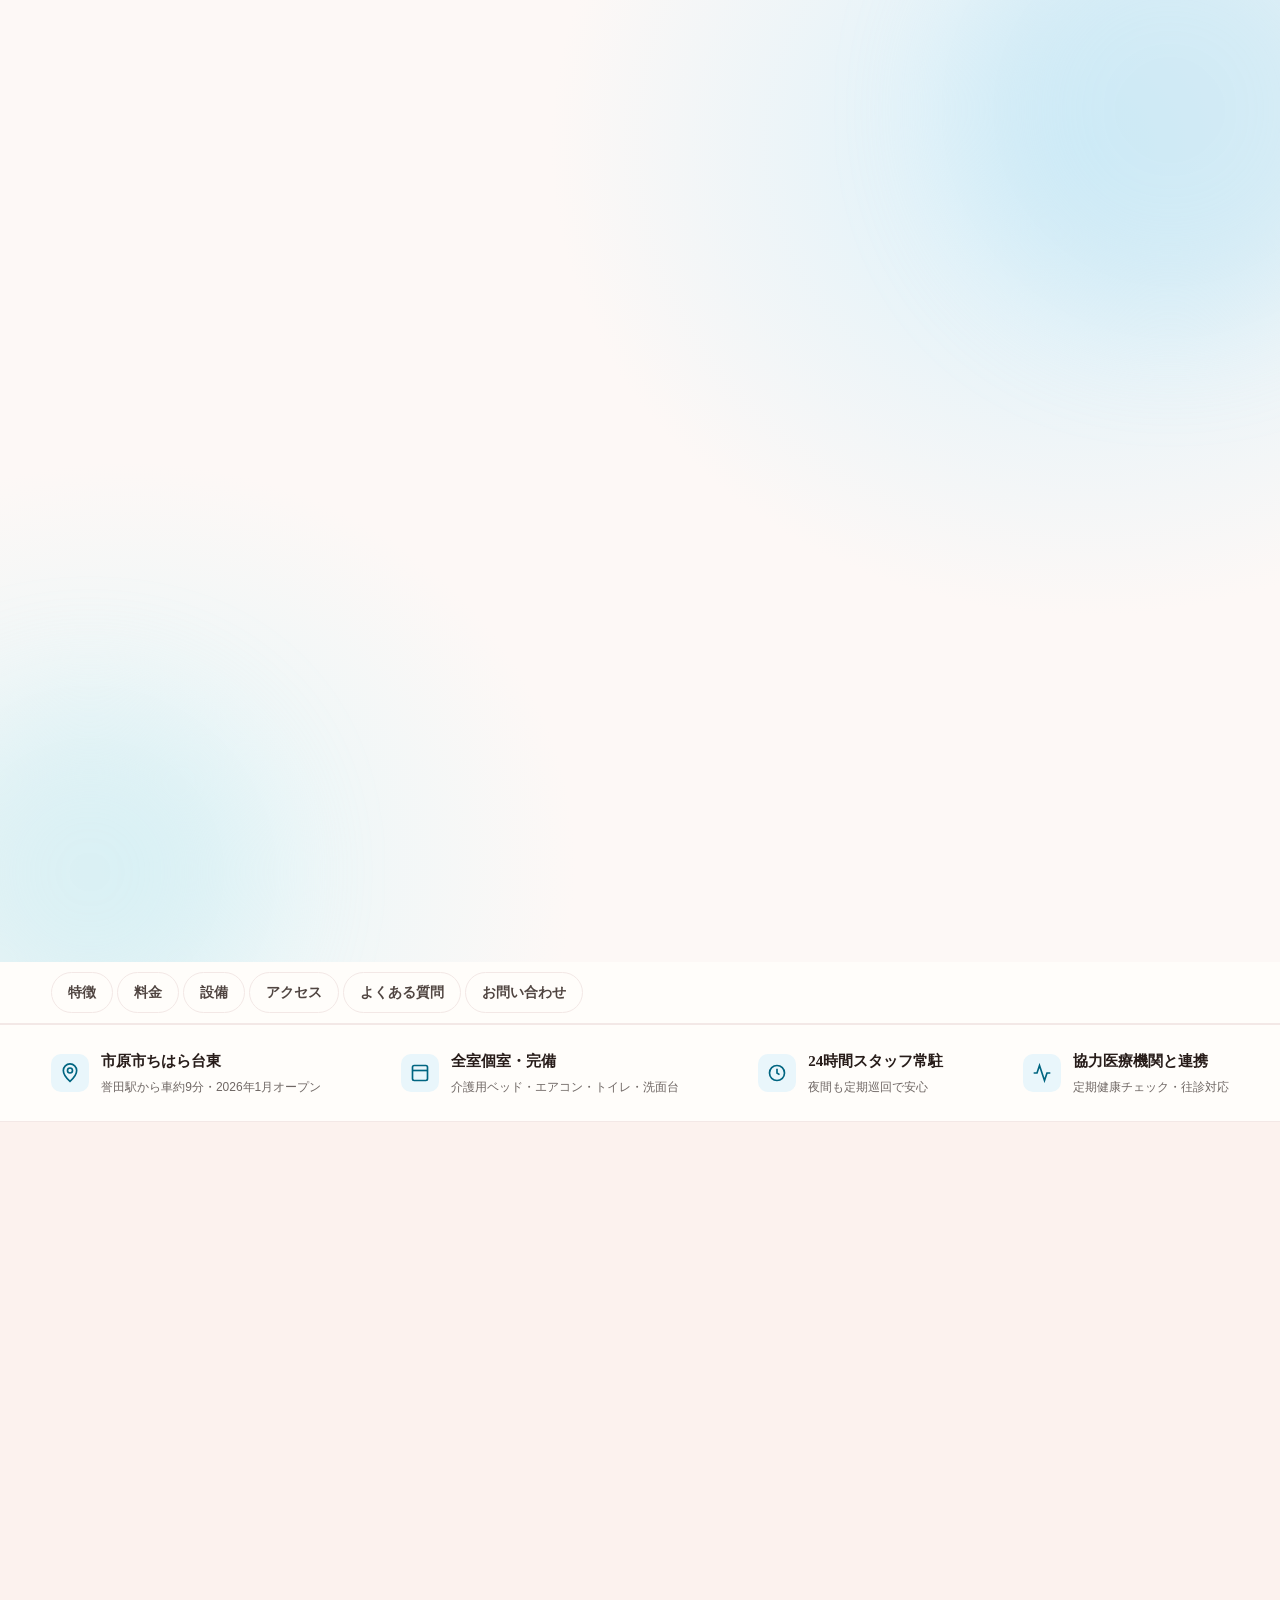
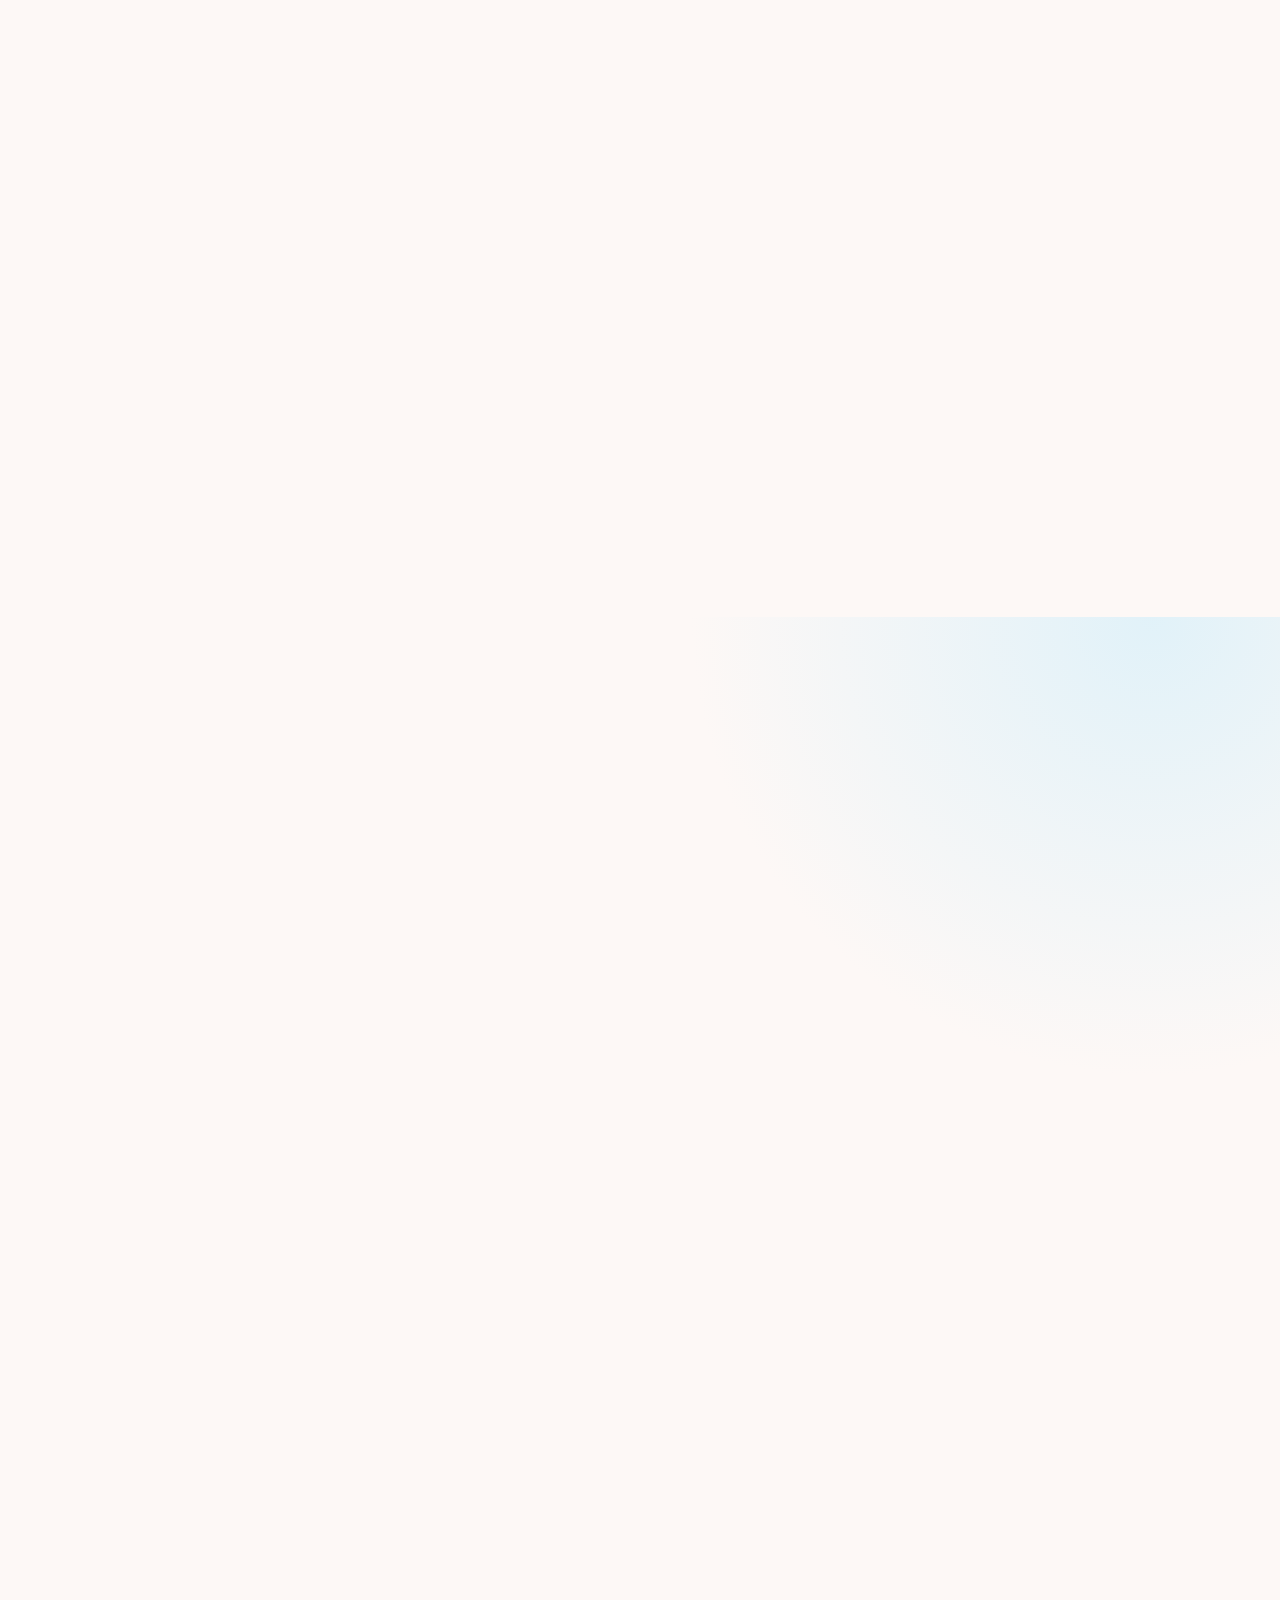
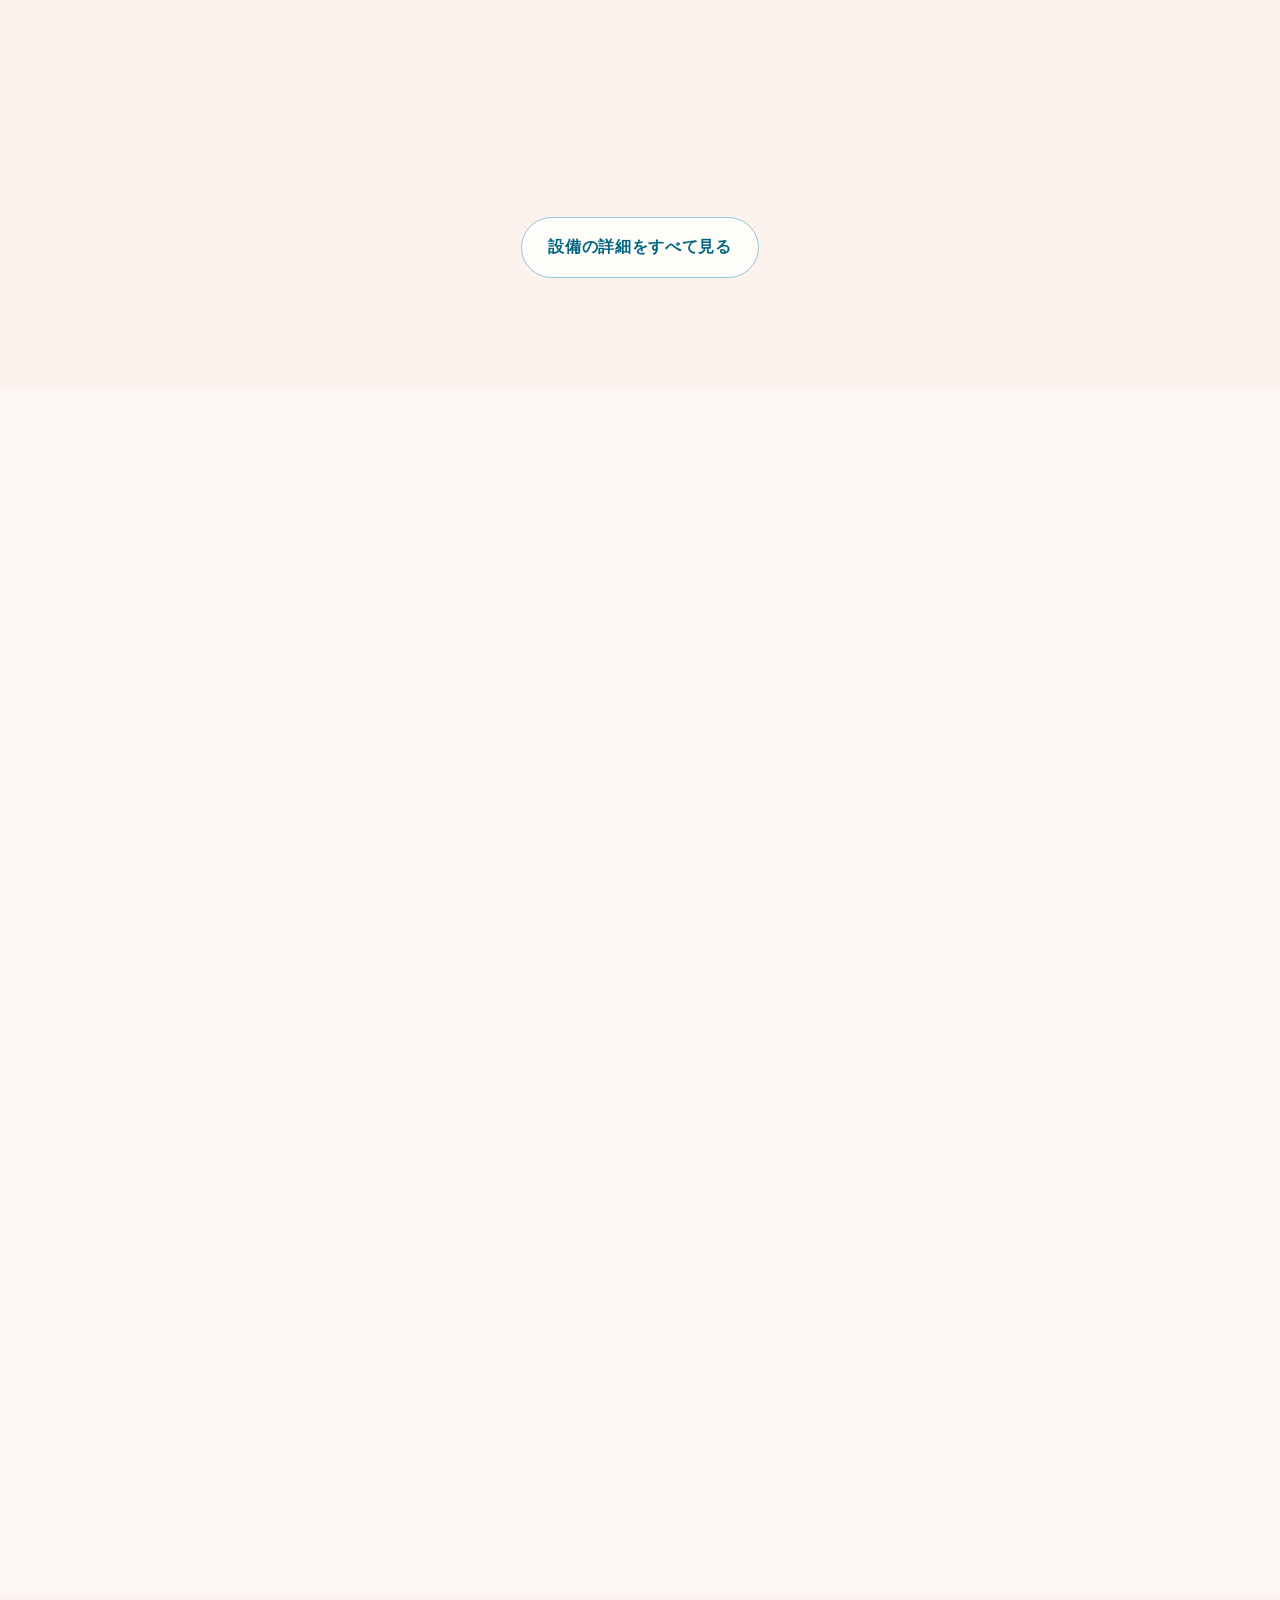
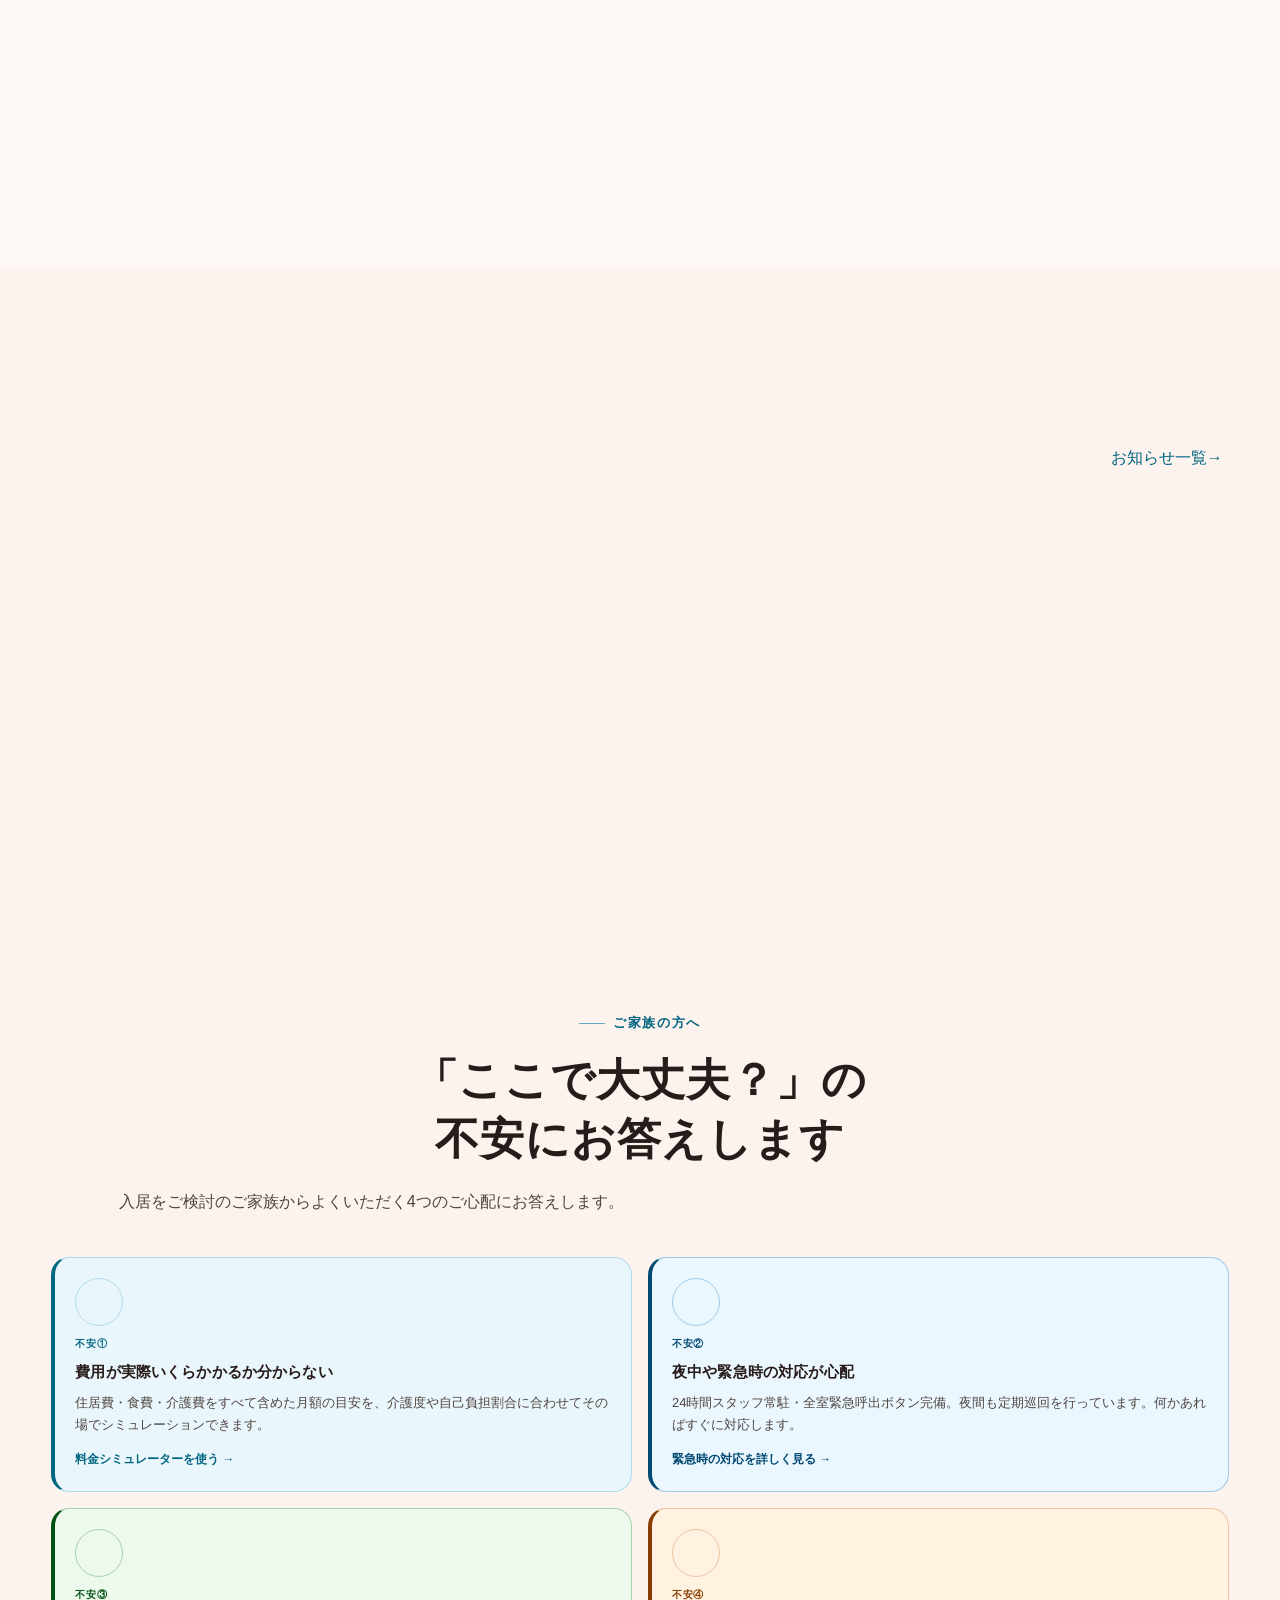
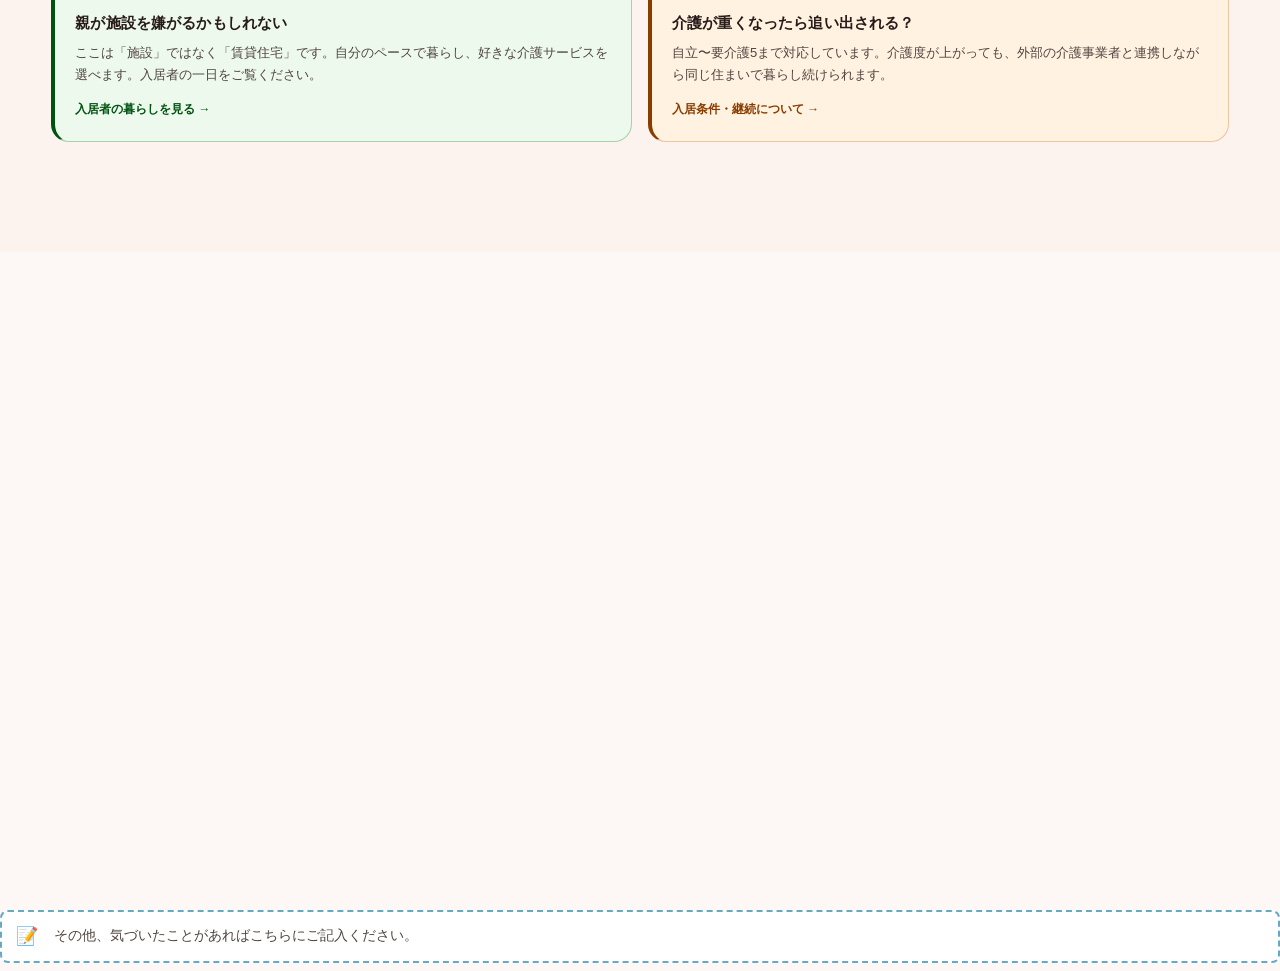
==== commit d7384a00: "料金パネル・設備見出しのモバイル1行表記対応(ちはら台・おゆみ野) - 「こんな方におすすめ」「スマイルームが選ばれる理由」が狭い画面で   2行になるためモバイルでフォントサイズを縮小 - 「毎日が" ====
--- a/chiharadai/index.html
+++ b/chiharadai/index.html
@@ -158,6 +158,11 @@
 .plan-price .from { font-size: 13px; color: var(--ink-mute); }
 .plan-note { font-size: 12.5px; color: var(--ink-mute); margin-bottom: 22px; }
 .plan-note--allin { display: inline-flex; align-items: center; gap: 5px; background: oklch(0.94 0.04 225); color: oklch(0.35 0.06 225); border-radius: 100px; padding: 4px 12px; font-size: 12px; font-weight: 700; font-family: "Zen Maru Gothic", sans-serif; border: 1px solid oklch(0.82 0.06 225); margin-bottom: 22px; }
+.plan-price .num.plan-price-label { font-size: 28px; }
+@media (max-width: 480px) {
+  .plan-title { font-size: 18px; }
+  .plan-price .num.plan-price-label { font-size: 20px; }
+}
 .plan-list { list-style: none; padding: 0; margin: 0 0 24px; display: flex; flex-direction: column; gap: 10px; }
 .plan-list li { display: flex; gap: 10px; font-size: 14px; align-items: flex-start; }
 .plan-list li::before { content: ""; width: 18px; height: 18px; background: var(--pink-100); color: var(--pink-600); border-radius: 50%; flex-shrink: 0; margin-top: 3px; background-image: url("data:image/svg+xml;utf8,<svg xmlns='http://www.w3.org/2000/svg' width='12' height='12' viewBox='0 0 24 24' fill='none' stroke='%23335c7a' stroke-width='3' stroke-linecap='round' stroke-linejoin='round'><polyline points='20 6 9 17 4 12'/></svg>"); background-repeat: no-repeat; background-position: center; }
@@ -438,7 +443,7 @@
         <div class="plan-name">こんな方に向いています</div>
         <div class="plan-title">スマイルームが選ばれる理由</div>
         <div class="plan-price">
-          <span class="num" style="font-size:28px;">こんな方におすすめ</span>
+          <span class="num plan-price-label">こんな方におすすめ</span>
         </div>
         <div class="plan-note">
           <svg width="13" height="13" viewBox="0 0 24 24" fill="none" stroke="currentColor" stroke-width="3" stroke-linecap="round" stroke-linejoin="round"><polyline points="20 6 9 17 4 12"/></svg>
@@ -504,7 +509,7 @@
   <div class="container">
     <div class="reveal" style="max-width:720px;">
       <span class="eyebrow">充実した設備</span>
-      <h2 class="section-title">毎日が、<br>ここちよい。</h2>
+      <h2 class="section-title">毎日が、ここちよい。</h2>
       <p class="section-lede">「個室の安心」と「みんなで集える場所」、両方をたいせつにしました。</p>
     </div>
     <div class="facility-list">
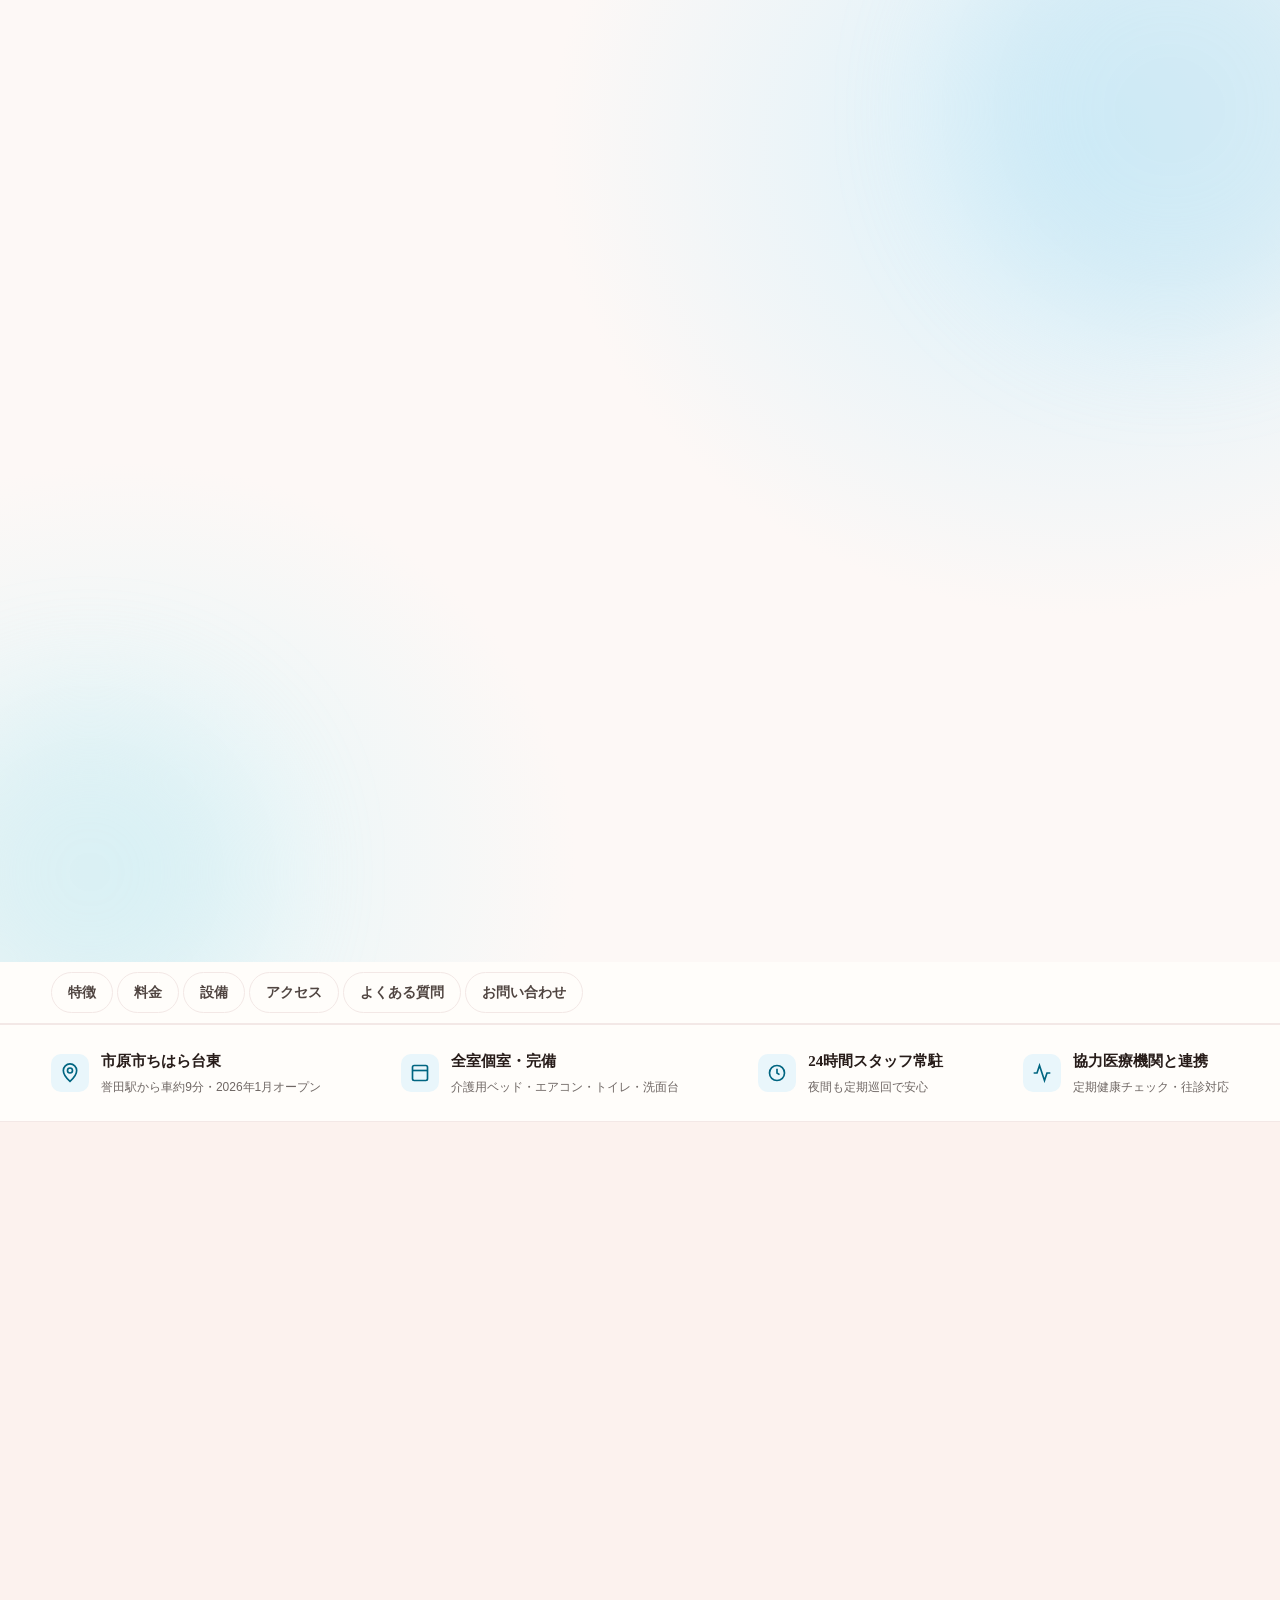
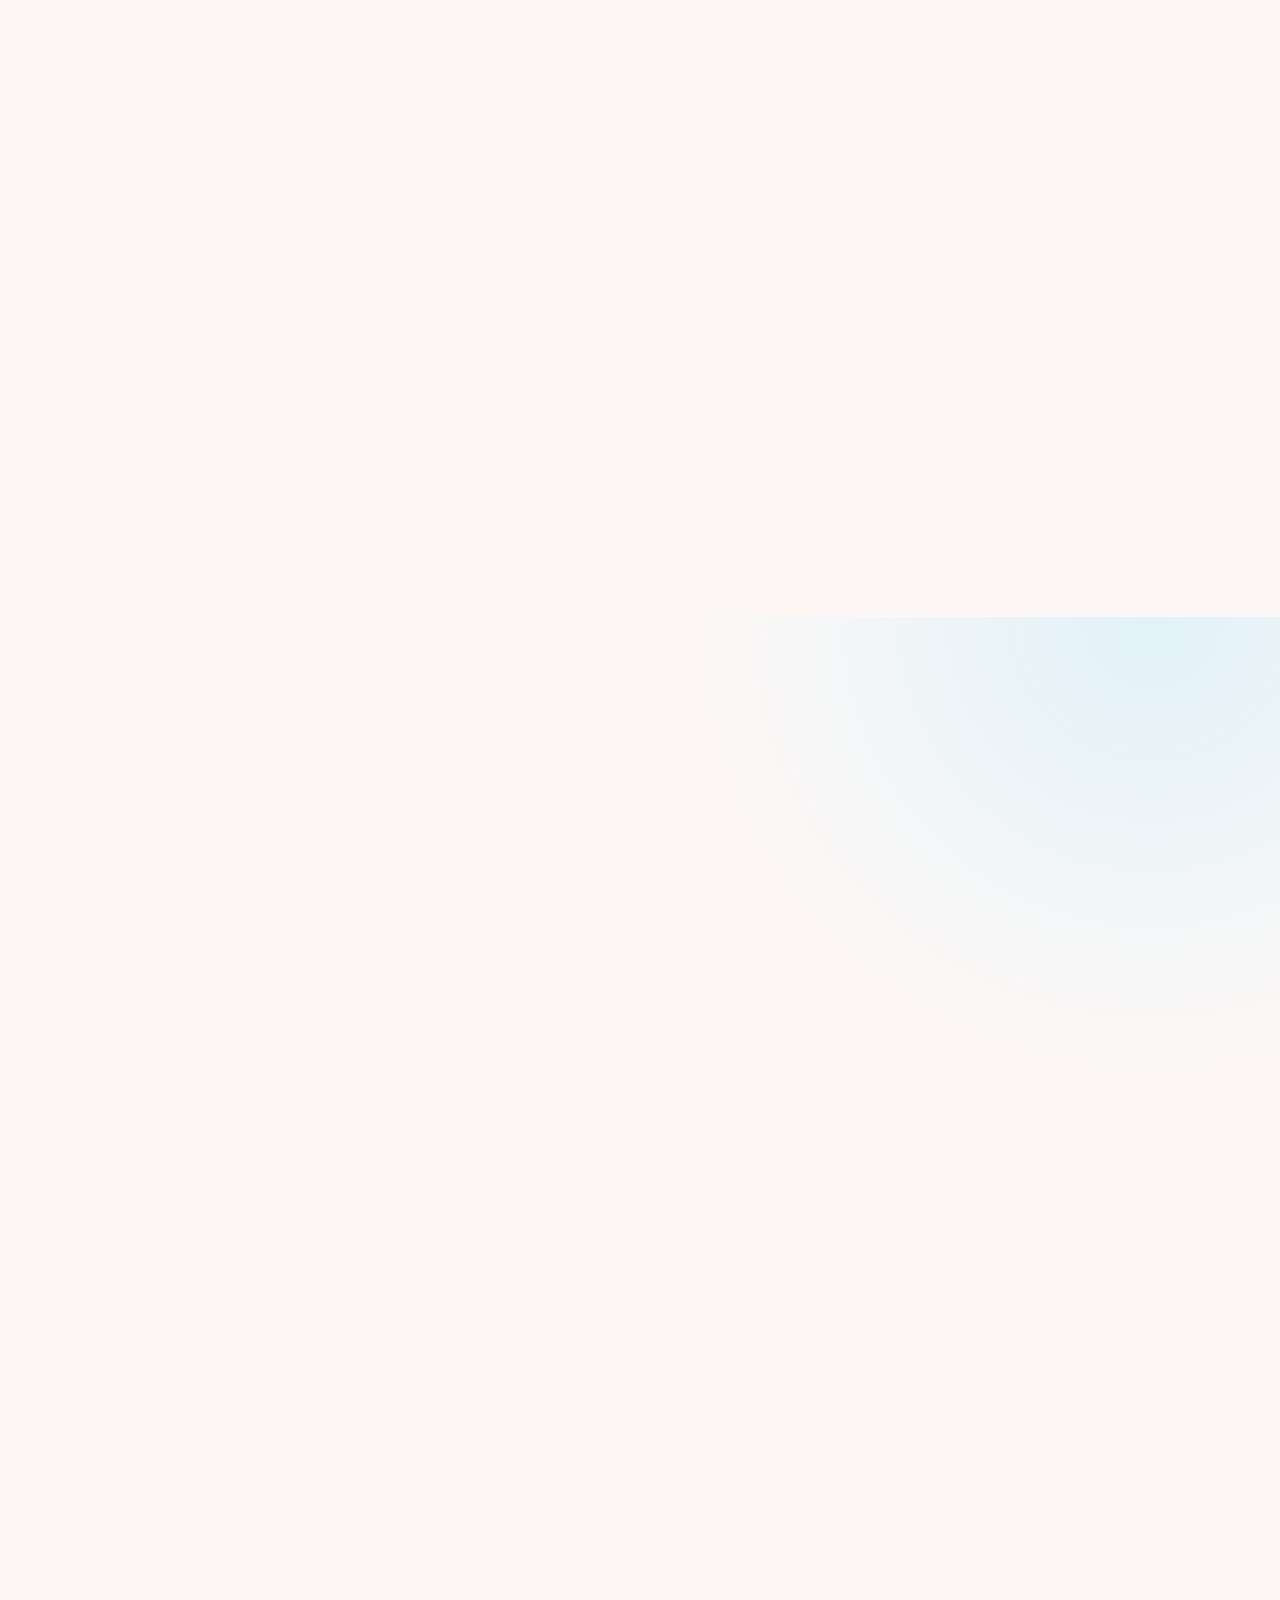
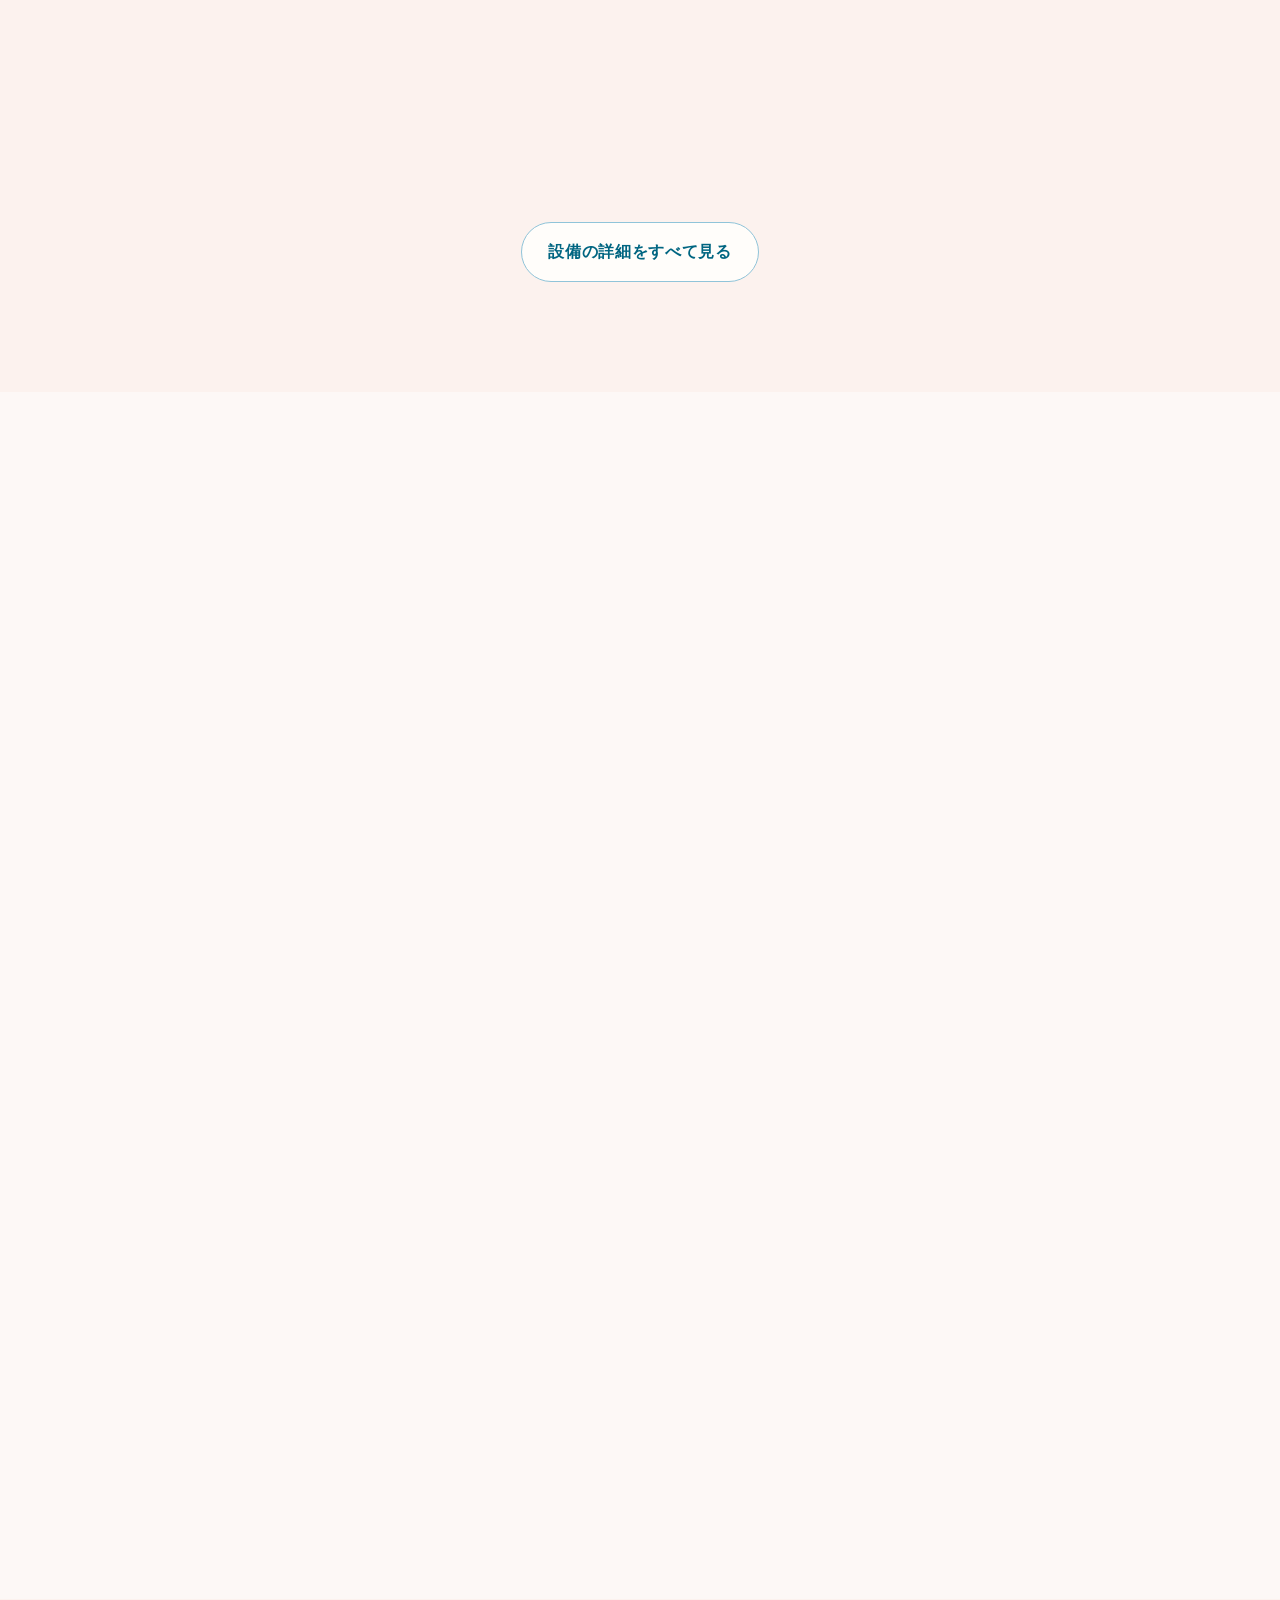
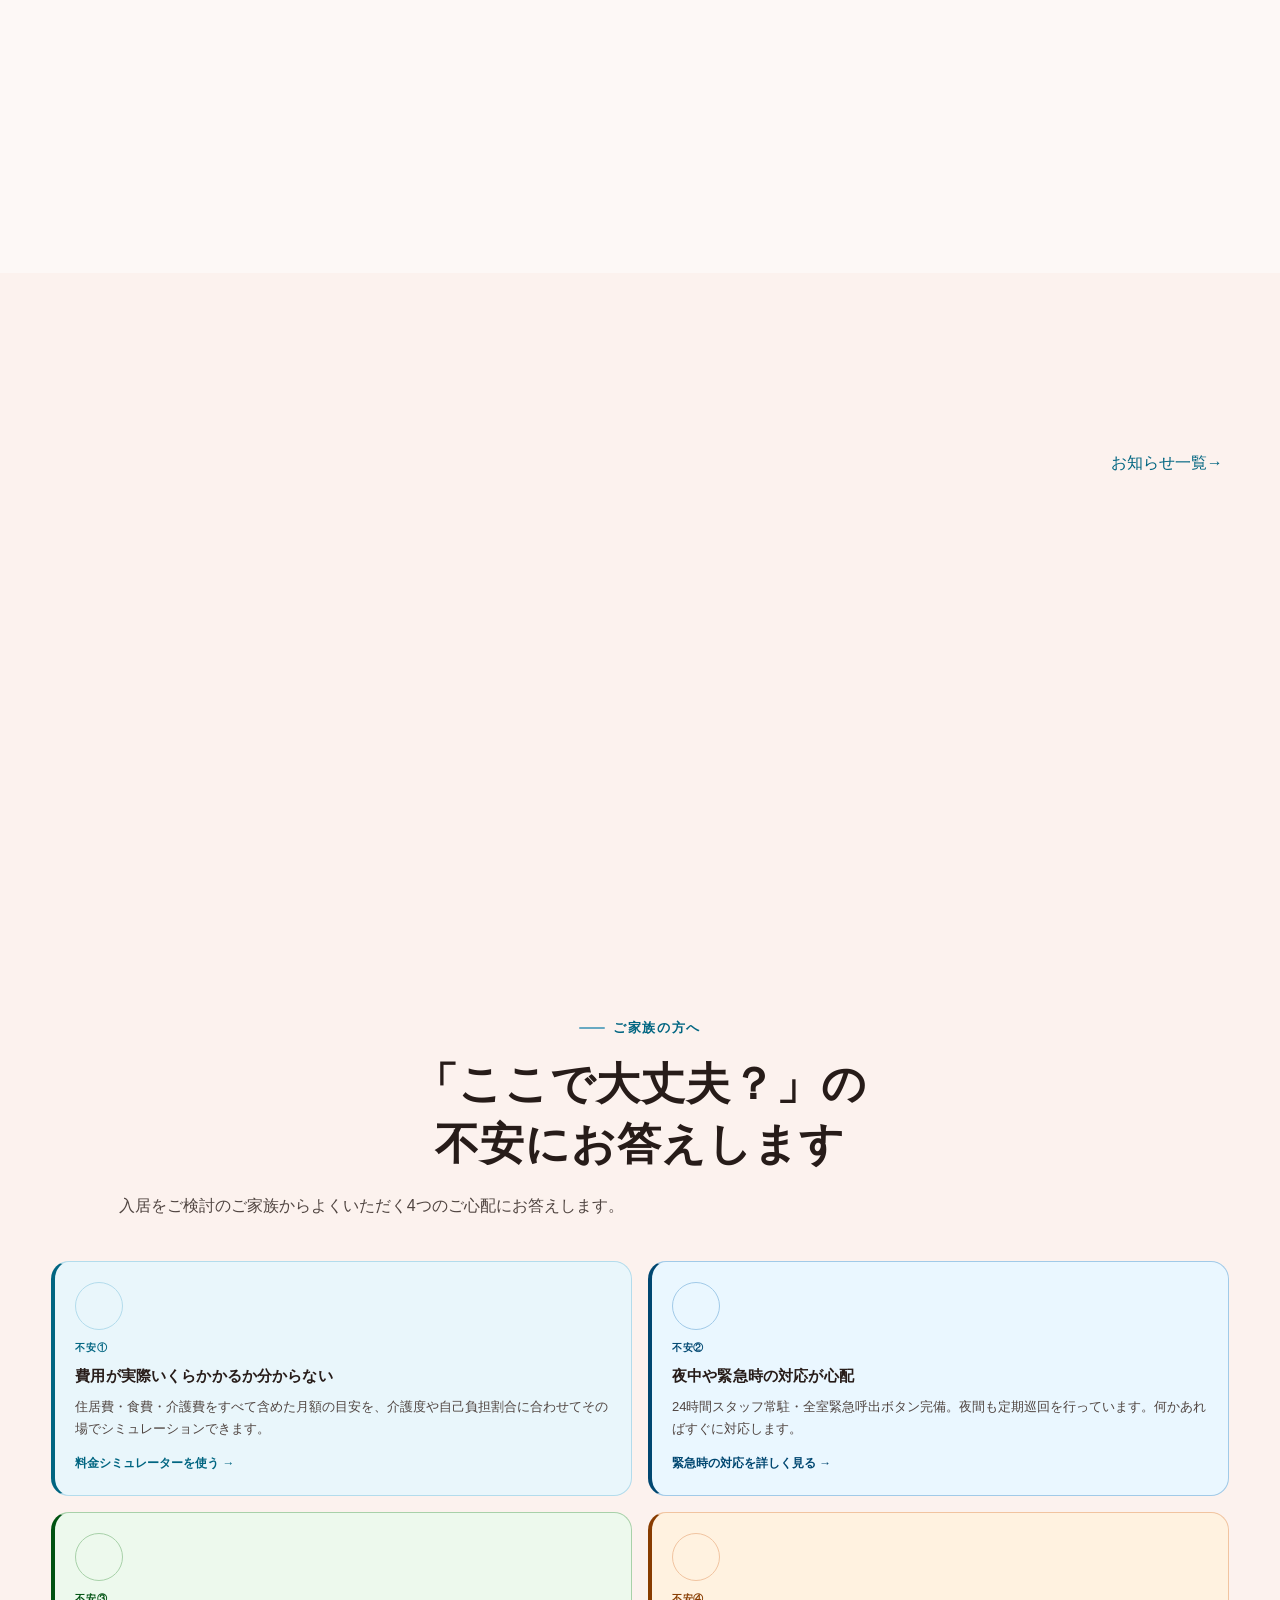
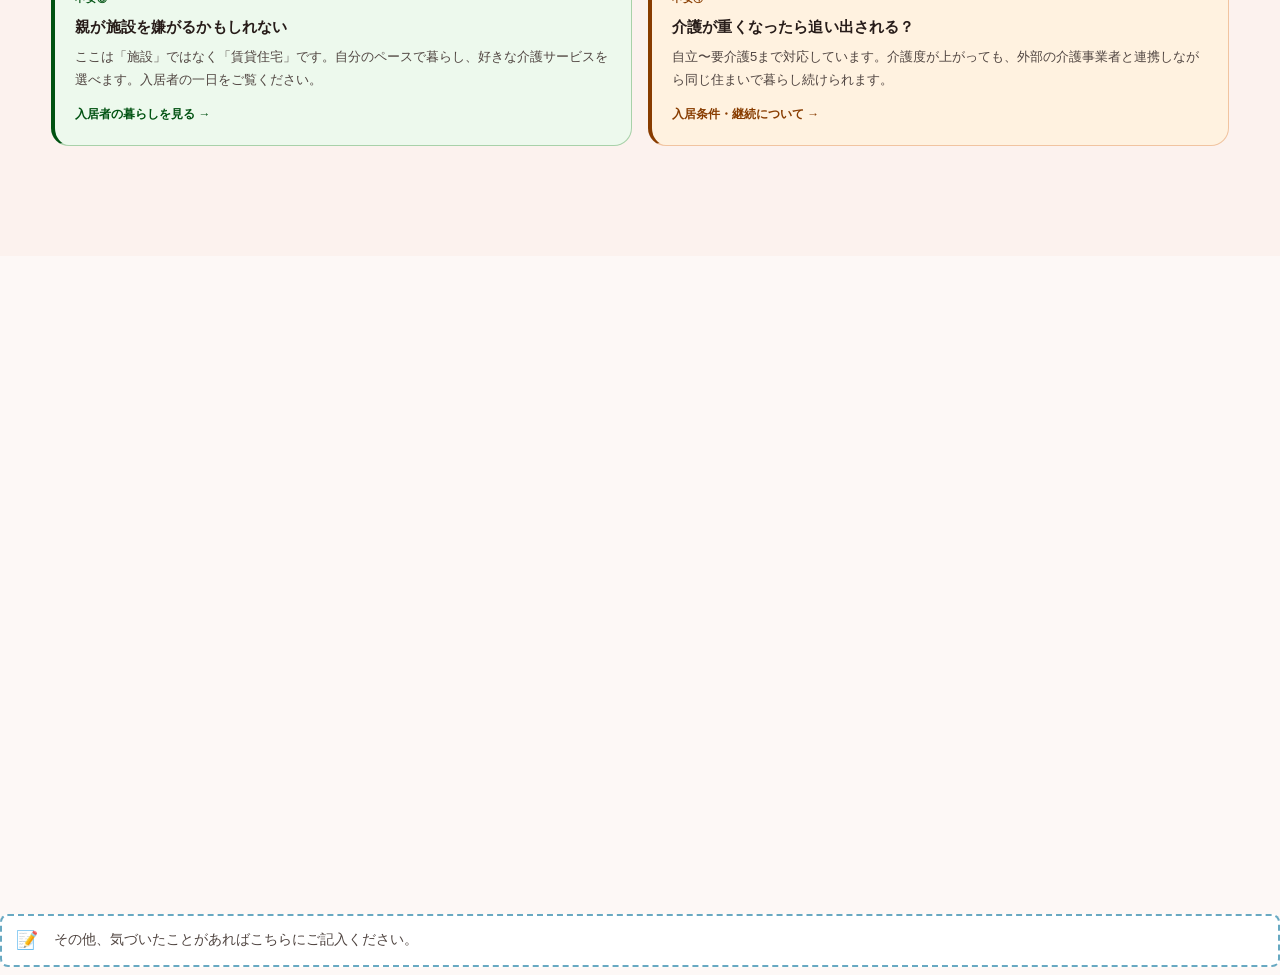
==== commit 6811bd54: "料金パネル3枚の数字位置とベースラインを統一(ちはら台・おゆみ野) - .plan-price の高さをmin-heightで統一し、パネル間の縦位置を揃える - align-items:baseli" ====
--- a/chiharadai/index.html
+++ b/chiharadai/index.html
@@ -151,8 +151,9 @@
 .plan.featured { border: 2px solid var(--pink-400); background: linear-gradient(180deg, oklch(0.985 0.014 225), var(--card)); box-shadow: var(--shadow); }
 .plan-badge { position: absolute; top: -12px; left: 28px; background: var(--pink-500); color: white; padding: 5px 14px; border-radius: 100px; font-size: 12px; font-weight: 700; font-family: "Zen Maru Gothic"; }
 .plan-name { font-family: "Zen Maru Gothic"; font-size: 14px; letter-spacing: 0.1em; color: var(--pink-600); margin-bottom: 4px; }
-.plan-title { font-size: 22px; margin-bottom: 18px; }
-.plan-price { display: flex; align-items: baseline; gap: 4px; margin-bottom: 6px; }
+.plan-title { font-size: 22px; margin-bottom: 14px; }
+.plan-price { display: flex; align-items: baseline; gap: 4px; margin-bottom: 14px; min-height: 84px; }
+.plan-price::before { content: "0"; font-family: "Zen Maru Gothic"; font-size: 44px; font-weight: 700; visibility: hidden; width: 0; overflow: hidden; margin-right: -4px; }
 .plan-price .num { font-family: "Zen Maru Gothic"; font-size: 44px; font-weight: 700; color: var(--pink-600); letter-spacing: 0.01em; }
 .plan-price .unit { font-size: 16px; color: var(--ink-soft); font-weight: 700; }
 .plan-price .from { font-size: 13px; color: var(--ink-mute); }
@@ -440,7 +441,7 @@
 
     <div class="pricing-grid">
       <div class="plan reveal">
-        <div class="plan-name">こんな方に向いています</div>
+        <div class="plan-name">対象となる方</div>
         <div class="plan-title">スマイルームが選ばれる理由</div>
         <div class="plan-price">
           <span class="num plan-price-label">こんな方におすすめ</span>
